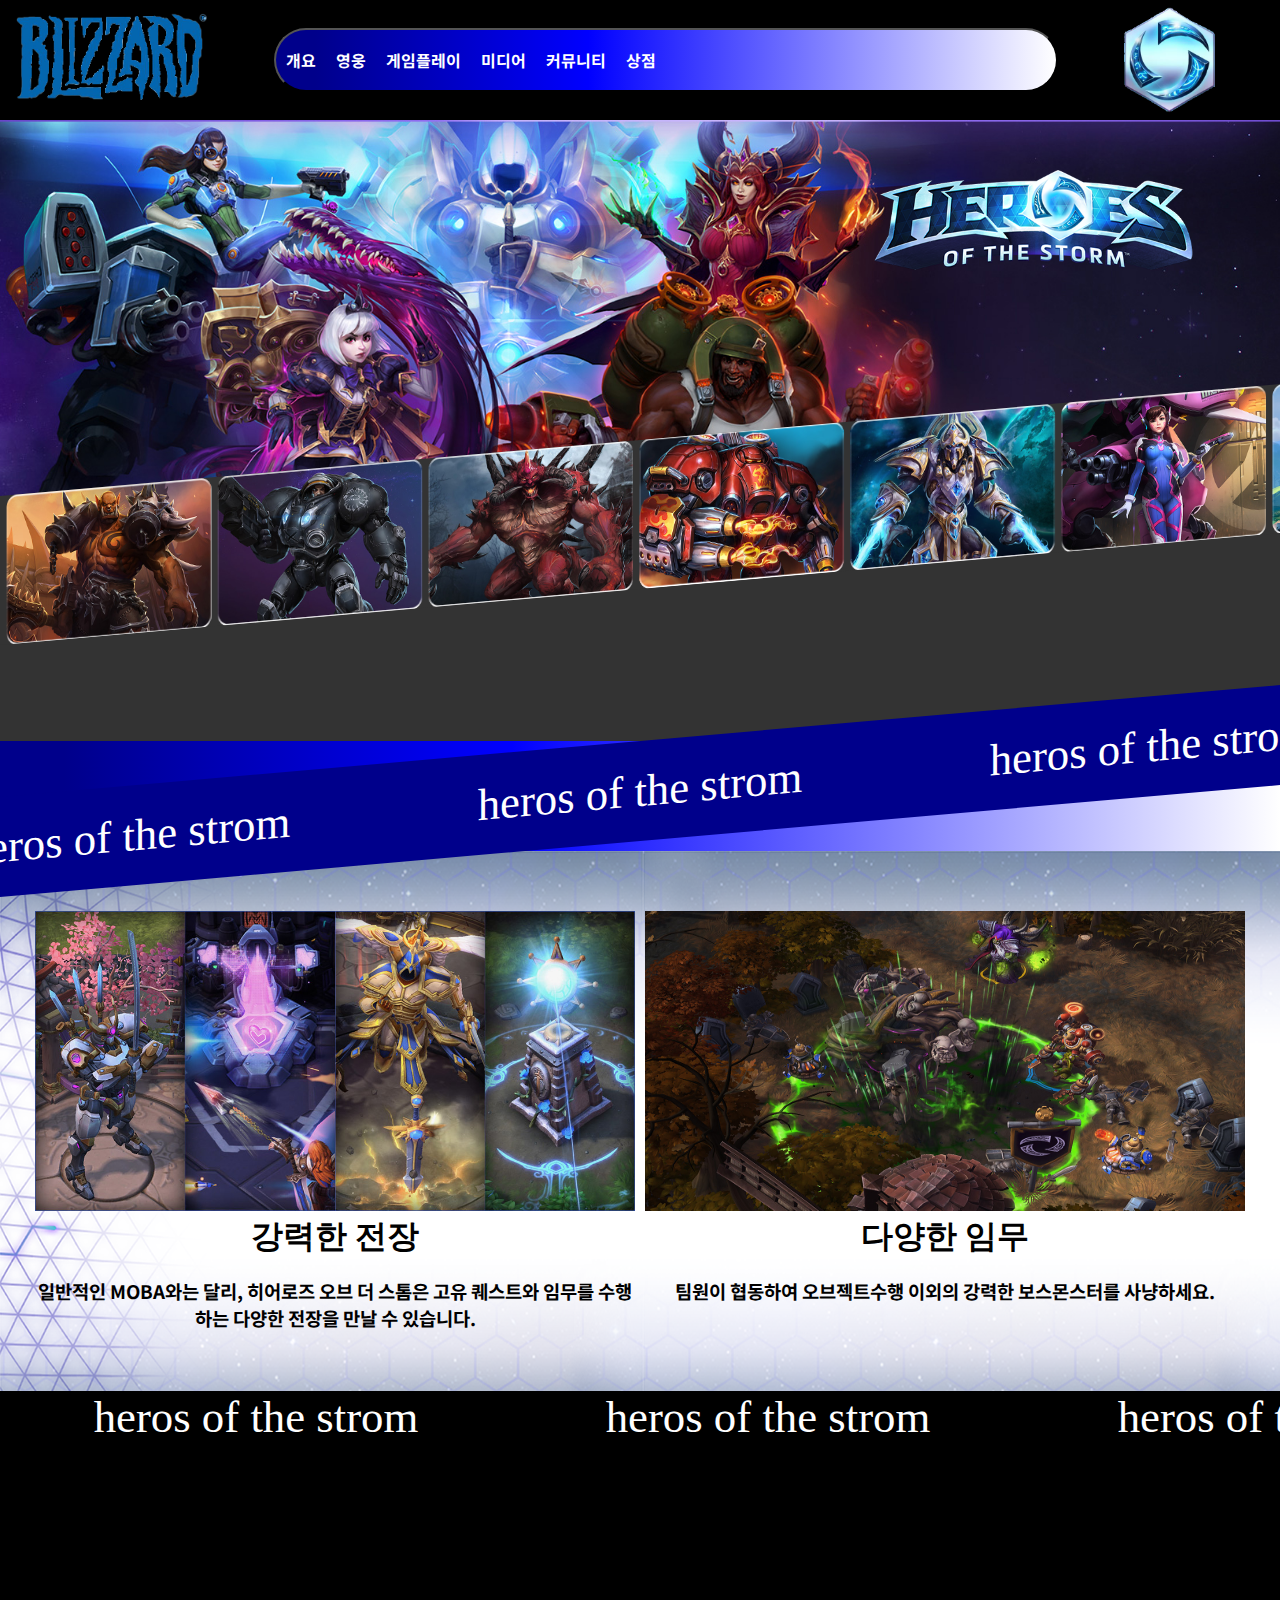
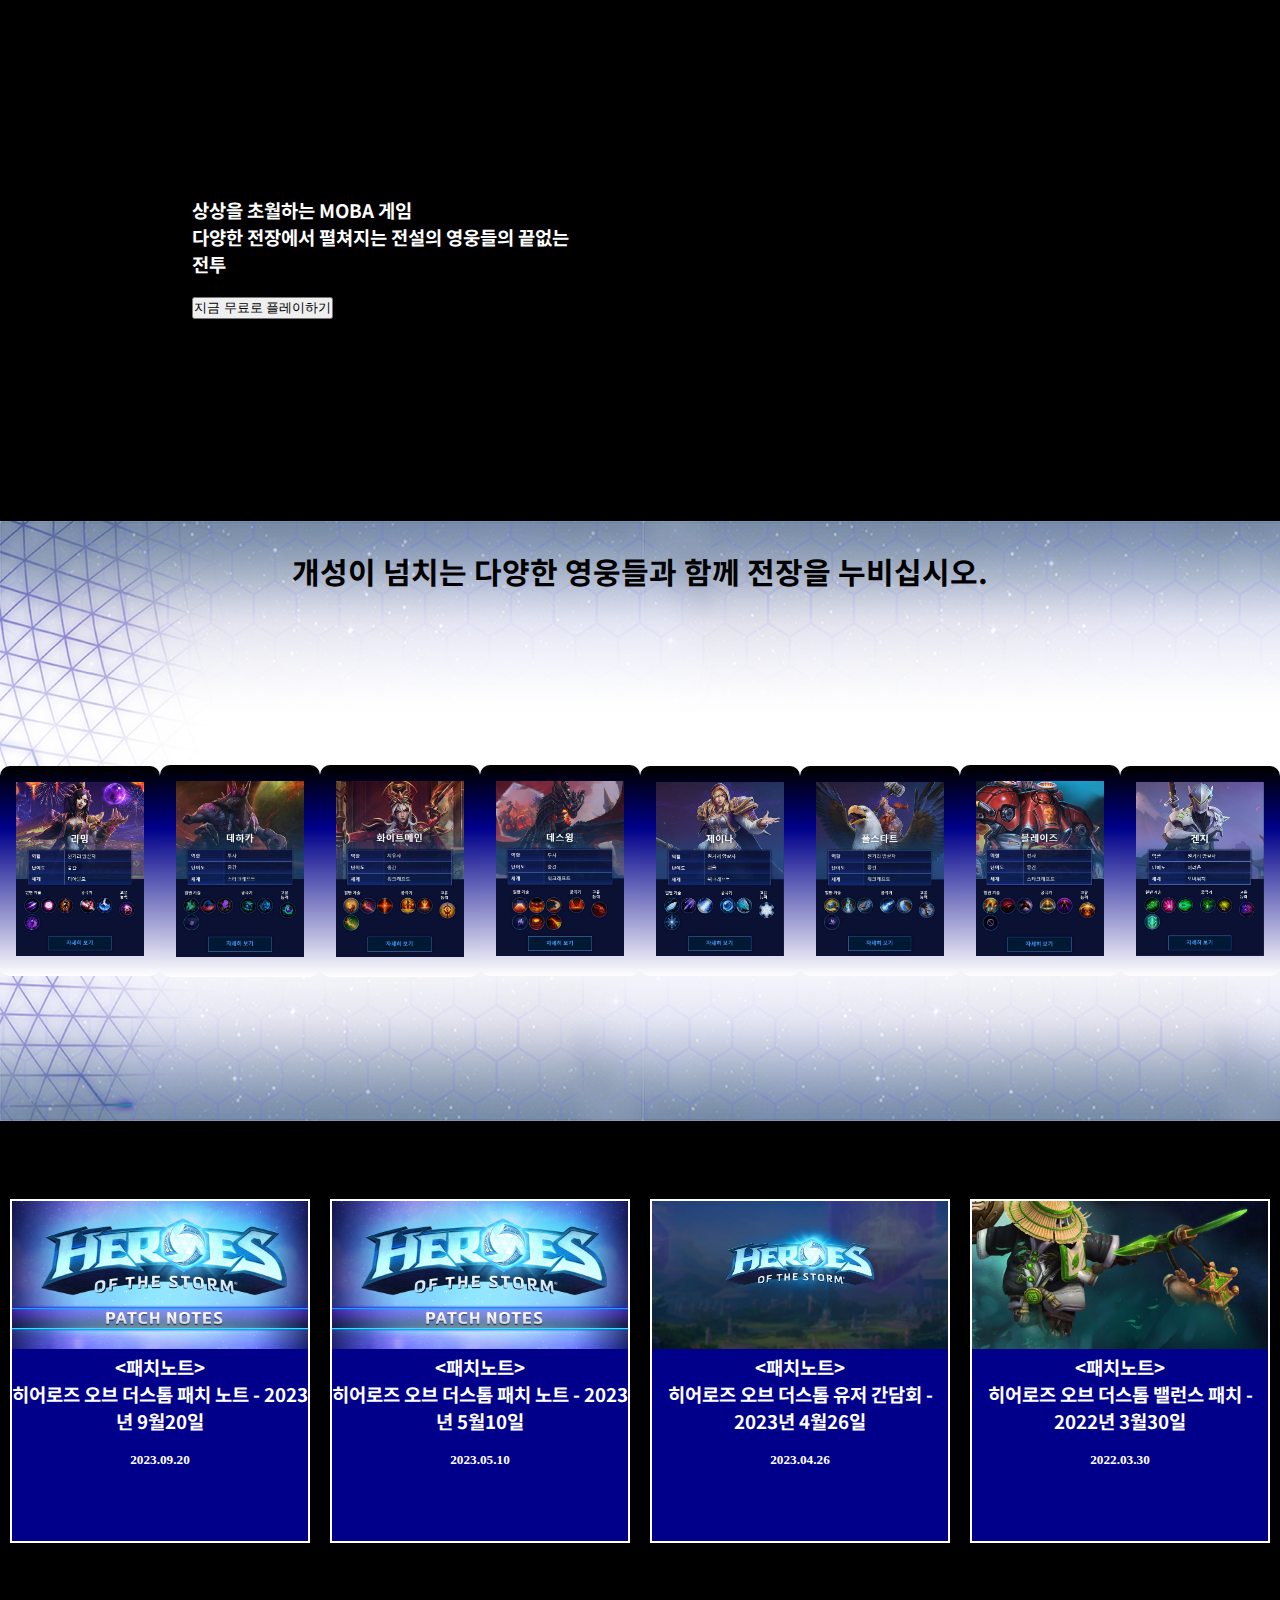
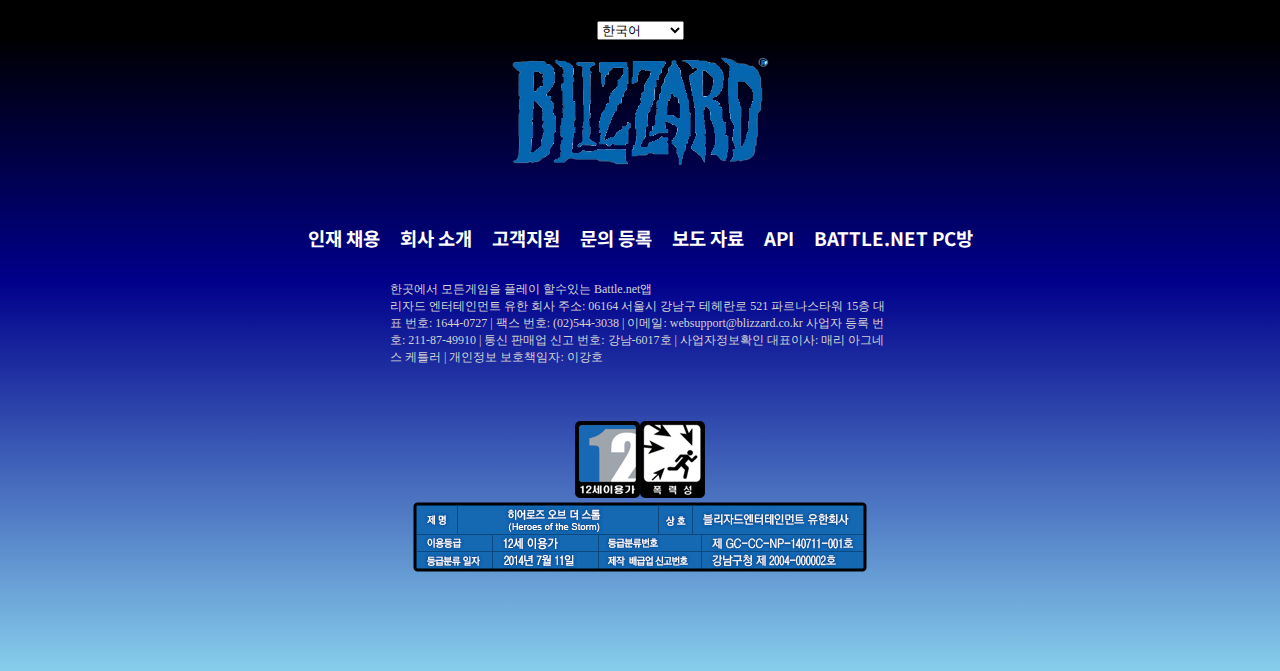
==== index.html @ 2797111b "2024.02.14" ====
<!DOCTYPE html>
<html>

    <head>
        <meta charset="utf-8">
        <meta name="viewport" content="width=device-width, initial-scale=1.0">
        <title>d</title>
        <link href="css/common.css" rel="stylesheet">
        <link href="css/main.css" rel="stylesheet">
        <script src="https://ajax.aspnetcdn.com/ajax/jQuery/jquery-3.7.1.min.js"></script>
        <script>
      $(document).ready(function(){
      $('.rotatelogo').click(function(){
        $('#myNav').css('width','100%');
      });

      $('.closebtn').click(function(){
        $('#myNav').css('width','0');
      });
    });
        </script>

    </head>

    <body>
        <div id="wrap">
    
            <header>
                <div><img src="img/Blizard.png" alt="Blizard"></div>
                
                <div class="list">
                    
                    <ul class="hamberger">
                        <li><h4>개요</h4></li>
                        <li><h4>영웅</h4></li>
                        <li><h4>게임플레이</h4></li>
                        <li><h4>미디어</h4></li>
                        
                        <li>
                         
                            <h4>커뮤니티</h4>
                            <ul class="dropdownone">
                                <li><a href="#">토론장</a></li>
                                <li><a href="#">순위표</a></li>
                            </ul>
                            
                        </li>

                        <li><h4>상점</h4>
                            <ul class="dropdownone">
                                <li><a href="#">게임 내 콘텐츠</a></li>
                                <li><a href="#">기어스토어</a></li>
                            </ul>
                        </li>
                    </ul>
                    
                </div>
                <div class="rotatelogo" id="rotatelogo"><img src="img/logo.png" alt="logo"></div>
                
                <div id="myNav" class="overlay">

                    <a href="javascript:void(0)" class="closebtn">&times;</a>
        
                    <div class="overlay-content">
                        <ul class="hamberger">
                            <li><h4>개요</h4></li>
                            <li><h4>영웅</h4></li>
                            <li><h4>게임플레이</h4></li>
                            <li><h4>미디어</h4></li>
            
                            <li>
            
                                <h4>커뮤니티</h4>
                                <ul class="dropdownone">
                                    <li><a href="#">토론장</a></li>
                                    <li><a href="#">순위표</a></li>
                                </ul>
            
                            </li>
            
                            <li>
                                <h4>상점</h4>
                                <ul class="dropdownone">
                                    <li><a href="#">게임 내 콘텐츠</a></li>
                                    <li><a href="#">기어스토어</a></li>
                                </ul>
                            </li>
                        </ul>
            
                    </div>
        
                </div>




                <!-- sadsad -->

            </header>

            
            </div>
    
            <div id="slider">                        
               
                <div><img src="img/main_logo.png" alt="mainlogo"></div>
                <div class="animation"></div>
                <div class="animation2"></div>
                
            </div>
    
            <div class="band">
                <div id="flowtext">
                    <ul class="list">
                        <li>heros of the strom</li>
                        <li>heros of the strom</li>
                        <li>heros of the strom</li>
                        <li>heros of the strom</li>
                        <li>heros of the strom</li>
                    </ul>
                </div>
            </div>

           
            <main>
                <section class="introduceimage">
                   
                    <div class="introimage1"><img src="img/main_image1.jpg" alt="mainimg"><h1>강력한 전장</h1><br><p><h3>일반적인 MOBA와는 달리, 히어로즈 오브 더 스톰은 고유 퀘스트와 임무를 수행하는 다양한 전장을 만날 수 있습니다.</h3></p>
                    </div>

                    <div class="introimage2"><img src="img/ani10.jpg" alt="ani10">
                        <h1>다양한 임무</h1><br><p><h3>팀원이 협동하여
                            오브젝트수행 이외의 강력한 보스몬스터를 사냥하세요.
                        </h3></p>
                    </div>
                  
                </section>

                <div id="flowtext2"> 
                    <ul class="list"> 
                        <li>heros of the strom</li>
                        <li>heros of the strom</li>
                        <li>heros of the strom</li>
                        <li>heros of the strom</li>
                        <li>heros of the strom</li>
                    </ul>
                </div>
    
                <section class="playingvideo">  
                        <video poster="https://images.blz-contentstack.com/v3/assets/blta565ae3223b62a29/blt4b555a059344efbf/5e28f068486f10424527ace2/deathwing-desktop.jpg" autoplay loop muted>
                                                <source src="https://assets.blz-contentstack.com/v3/assets/blta565ae3223b62a29/blt56c5db1b1d5c5203/5e28d2ed561a623cdc51fe10/deathwing.mp4" type="video/mp4">
                                                <source src="https://assets.blz-contentstack.com/v3/assets/blta565ae3223b62a29/blt1df2a10286b33f43/5e28d3098935e93cd6a9f9b5/deathwing.webm" type="video/webm">
                                                </video>
                                                <div class="videotext">
                                                    <h3>
                                                        상상을 초월하는 MOBA 게임<br>
                                                        다양한 전장에서 펼쳐지는 
                                                        전설의 영웅들의 끝없는 전투</h3>
                                                <button>지금 무료로 플레이하기</button>
                                                </div>
                </section>
                
                 <section class="character">  
                    <h3>개성이 넘치는 다양한 영웅들과 함께 전장을 누비십시오.</h3>
                    <div class="container">    
                        <div class="characterbox"><img src="img/liming2.JPG" alt="deathwing2"></div>
                        <div class="characterbox"><img src="img/dehaka2.JPG" alt="deathwing2"></div>
                        <div class="characterbox"><img src="img/whitemain2.JPG" alt="deathwing2"></div>
                        <div class="characterbox"><img src="img/deathwing2.JPG" alt="deathwing2"></div>
                        <div class="characterbox"><img src="img/jeina2.JPG" alt="deathwing2"></div>
                        <div class="characterbox"><img src="img/polstar2.JPG" alt="deathwing2"></div>
                        <div class="characterbox"><img src="img/blaze2.JPG" alt="deathwing2"></div>
                        <div class="characterbox"><img src="img/genji2.JPG" alt="deathwing2"></div>
                    </div>

                 </section>        
                
                 <section class="screenshot">    
                        <a href="">
                            <div><img src="img/screenshot1.jpg" alt="a"></div>
                            <article>
                                <h3><패치노트><br>히어로즈 오브 더스톰 패치 노트 - 2023년 9월20일
                                </h3><br><h5>2023.09.20</h5>
                            </article>
                        </a>
                        <a href="">
                            <div><img src="img/screenshot1.jpg" alt="a"></div>
                            <article>
                                <h3><패치노트><br>히어로즈 오브 더스톰 패치 노트 - 2023년 5월10일
                                </h3><br><h5>2023.05.10</h5>
                            </article>
                        </a>
                        <a href="">
                            <div><img src="img/screenshot.avif" alt="a"></div>
                            <article>
                                <h3><패치노트><br>히어로즈 오브 더스톰 유저 간담회 - 2023년 4월26일
                                </h3><br><h5>2023.04.26</h5>
                            </article>
                        </a>
                        <a href="">
                            <div><img src="img/screenshot2.avif" alt="a"></div>
                            <article>
                                <h3><패치노트><br>히어로즈 오브 더스톰 밸런스 패치 - 2022년 3월30일
                                </h3><br><h5>2022.03.30</h5>
                            </article>
                        </a>       
                </section>
           
            </main>

            <footer>
                <div class="footerone">
                     
                        <select>
                            <option value="영어">한국어</option>
                            <option value="영어">영어</option>
                            <option value="네덜란드어">네덜란드어</option>
                            <option value="일본어">일본어</option>
                        </select>
                        <div class="logo"><a href=""><img src="img/Blizard.png" alt="logo"></a></div>
                     
                             
                     <div class="ulbox">
                             <ul>
                              <li><a href=""><h3>인재 채용</h3></a></li>
                              <li><a href=""><h3>회사 소개</h3></a></li>
                              <li><a href=""><h3>고객지원</h3></a></li>
                              <li><a href=""><h3>문의 등록</h3></a></li>
                              <li><a href=""><h3>보도 자료</h3></a></li>
                              <li><a href=""><h3>API</h3></a></li>
                              <li><a href=""><h3>BATTLE.NET PC방</h3></a></li>
                             </ul>
                      </div>      
                              <P>한곳에서 모든게임을 플레이 할수있는 Battle.net앱</P>
                            
                              <p>리자드 엔터테인먼트 유한 회사
                                주소: 06164 서울시 강남구 테헤란로 521 파르나스타워 15층
                                대표 번호: 1644-0727 | 팩스 번호: (02)544-3038 | 이메일: websupport@blizzard.co.kr
                                사업자 등록 번호: 211-87-49910 | 통신 판매업 신고 번호: 강남-6017호 | 사업자정보확인
                                대표이사: 매리 아그네스 케틀러 | 개인정보 보호책임자: 이강호</p>
                </div>             
                 <div class="footertwo">
                                <div><img src="img/footer1.png" alt="footer1"></div>
                                <div><img src="img/footer2.png" alt="footer2"></div>
                                <div><img src="img/footer3.png" alt="footer3"></div>
                 </div>
              
                
            </footer>
    
    
        </div>
    
    </body>
</html>
---- css/common.css ----
@charset "UTF-8";
/* 폰트 */
@import url('https://fonts.googleapis.com/css2?family=Noto+Sans+KR:wght@300;400;500&display=swap');


*{margin: 0; padding: 0;}
a{text-decoration: none;}
a{color: white;}
ul,ol,li{list-style: none;}

#wrap{width: 100%; margin: 0 auto;}

     /* 반응형적용 common.css */
     #wrap{width: 100%;}
     @media (max-width:693px){
          /* 헤더 */
          header{width: 100%;height: 120px; display: flex; justify-content: space-between; background-color: black; align-items: center;}
          header div:nth-of-type(1){ height: 10.5vw;}
          header div:nth-of-type(3){width: 100px; height: 10.5vw;}
          
          .rotatelogo img {animation: rotate_image 5s linear infinite; transform-origin:50% 50%; z-index: 3; height: 10vw;}
          @keyframes rotate_image{
          100%{
              transform: rotate(360deg);}
            }
          
            header .list{display: none;}
            
            #a {display:none;}
            img {cursor: pointer;}
        
            .overlay {height: 100%; width: 0; position: fixed; z-index:103; top: 0; left: 0; background-color: rgb(0,0,0); background-color: rgba(0,0,0,0.9); overflow-x: hidden; transition: 0.5s;}
            .overlay-content {position: relative;top: 25%; width: 100%; text-align: center; display:block; margin-top: 30px; }
            .overlay li { padding:10px; line-height:160%; text-decoration: none; font-size: 30px; color: #818181;  transition: 0.3s; font-weight: bold; display: block;}
            .overlay a:hover, .overlay a:focus {color: #f1f1f1;}
            .overlay .closebtn {position: absolute; top: 20px; right: 45px; font-size: 60px;}
            
          /*           
          header .list{ width:100%; border: 2px outset black; border-radius: 100px; background-image: linear-gradient(to right, darkblue 5%, blue 40%,white); height: 50%; }
          header .list >ul{height: 100%;  display: flex; align-items: center; position: relative;}
          header .list> ul> li{padding: 20px 10px; color: white; position: relative;} */
         
          header .list> ul> li:hover .dropdownone{display: block;}
          .dropdownone{position: absolute; top: 74px; left: 50%; z-index: 3; background-color: blue; display: none; transform: translateX(-50%);}
          .dropdownone li{text-align: center; padding: 5px 10px;color:white; 
          white-space: nowrap;}
          header img{height: 100%;}

         /* 푸터 */
         footer{width: 100%; height:650px; background-image: linear-gradient(to  bottom, black 2%, darkblue 40%,skyblue); color: white; }
         .logo img{width:300px; height: 150px;}
         .footerone{height:400px; display: flex; flex-direction: column;   align-items: center;}
         .footerone ul{width:100%; display: flex; justify-content: space-around;   flex-wrap: wrap; margin: 10px;}
         .ulbox{display: flex;}
         .footerone li{margin: 10px;}
         .footerone p{width: 400px; font-size: 12px; color: lightgrey;}
         .footertwo{margin:0 auto; width: 300px; display: flex; flex-wrap: wrap;   justify-content:center;}
         .footertwo div:nth-of-type(3) img{width: 100%; background-color: red;}
         }
     
     /* ------------------------------------------------------------------694 */
        
     
     @media (min-width:694px) and (max-width:980px){
          /* 헤더 */
          header{width: 100%;height: 120px; display: flex; justify-content: space-between; background-color: black; align-items: center;}
          header div:nth-of-type(1){height: 10.5vw; }
          header div:nth-of-type(3){width:170px; height: 10.5vw;}
          #myNav{display: none;}

          .rotatelogo img {animation: rotate_image 5s linear infinite; transform-origin:50% 50%; z-index: 3; height: 10vw;}
          @keyframes rotate_image{
          100%{
              transform: rotate(360deg);}
          
              
          }
         
          header .list{ width:100%; border: 2px outset black; border-radius: 100px; background-image: linear-gradient(to right, darkblue 5%, blue 40%,white); height: 50%; }
          header .list >ul{height: 100%;  display: flex; align-items: center; position: relative;}
          header .list> ul> li{padding: 20px 10px; color: white; position: relative;}
         
          header .list> ul> li:hover .dropdownone{display: block;}
          .dropdownone{position: absolute; top: 60px; left: 50%; z-index: 3; background-color: blue; display: none; transform: translateX(-50%);}
          .dropdownone li{text-align: center; padding: 5px 10px;color:white; 
          white-space: nowrap;}
          header img{height: 100%;}

        /* 푸터 */
        footer{width: 100%; height:650px; background-image: linear-gradient(to bottom, black 2%, darkblue 40%,skyblue); color: white; }
        .logo img{width:300px; height: 150px;}
        .footerone{height:400px; display: flex; flex-direction: column; align-items: center;}
        .footerone ul{width:100%; display: flex; justify-content: space-around; flex-wrap: wrap; margin: 10px;}
        .ulbox{display: flex;}
        .footerone li{margin: 10px;}
        .footerone p{width: 500px; font-size: 12px; color: lightgrey;}
        .footertwo{margin:0 auto; width: 300px; display: flex; flex-wrap: wrap; justify-content:center;}
     }


       /* ------------------------------------------------------------------981 */
     
     @media (min-width:981px){
          /* 헤더 */
          header{width: 100%;height: 120px; display: flex; justify-content: space-between; background-color: black; align-items: center;}
          header div:nth-of-type(1){height:120px; }
          header div:nth-of-type(3){width: 170px; height: 120px;}
          #myNav{display: none;}
          
          .rotatelogo img {animation: rotate_image 5s linear infinite; transform-origin:50% 50%; z-index: 3;}
          @keyframes rotate_image{
          100%{
              transform: rotate(360deg);}
          }
         
          header .list{ width: calc(100% - 500px); border: 2px outset black; border-radius: 100px; background-image: linear-gradient(to right, darkblue 5%, blue 40%,white); height: 50%; }
          header .list >ul{height: 100%;  display: flex; align-items: center; position: relative;}
          header .list> ul> li{padding: 20px 10px; color: white; position: relative;}
         
          header .list> ul> li:hover .dropdownone{display: block;}
          .dropdownone{position: absolute; top: 60px; left: 50%; z-index: 3; background-color: blue; display: none; transform: translateX(-50%);}
          .dropdownone li{text-align: center; padding: 5px 10px;color:white; 
          white-space: nowrap;}
          header img{height: 100%;}

        /* 푸터 */
        footer{width: 100%; height:650px; background-image: linear-gradient(to bottom, black 2%, darkblue 40%,skyblue); color: white; }
        .logo img{width:300px; height: 150px;}
        .footerone{height:400px; display: flex; flex-direction: column; align-items: center; }
        .footerone ul{width:100%; display: flex; justify-content: center;}
        .ulbox{width: 100%;margin: 20px;}
        .footerone li{margin: 10px;}
        .footerone p{width: 500px; font-size: 12px; color: lightgrey;}
        .footertwo{margin:0 auto; width: 300px; display: flex; flex-wrap: wrap; justify-content:center;}
     }
---- css/main.css ----
@charset "UTF-8";
            /* 폰트 */
            @import url('https://fonts.googleapis.com/css2?family=Noto+Sans+KR:wght@300;400;500&display=swap');
         
            .ulbox.dropdownone li a,h4,h3{font-family: 'Noto Sans KR', sans-serif;}
          
                       /* 반응형적용 main.css */
                       #wrap{width: 100%;}
                       @media (max-width:693px){
                        #slider{clear: both; width: 100%; height:48.5vw; position: relative;
                            background-repeat: no-repeat;  background-image:url('../img/backgroundimg.jpg'); background-size: 120%; }
                       #slider div:nth-of-type(1) img{ float: right; padding: 50px; height:7.8vw; }
                       
                
                       .animation{width: 100%; height: 13vw; position: absolute; left: 0; bottom: 10.5vw; transform: skewY(-5deg); background-image: url(../img/animation.png); background-size: 150% 90%; background-repeat: repeat-x; animation: rotate 300s linear infinite;
                       background-color:#333;}
                           
                       @keyframes rotate{
                           from{
                               background-position: 0 center;
                           }
                           to{
                               background-position: -10000px center;
                           }
                       }
                       
                       .animation2{width: 100%; height: 15vw; position: absolute; left: 0; bottom: -3.15vw; transform: skewY(-5deg); background-color:#333; background-image: url(../img/ani12345.png); background-size: 250% 100%; background-repeat: repeat-x; animation: rotate2 300s linear infinite}
            
                       @keyframes rotate2{
                           from{
                               background-position: 0 center ;
                           }
                           to{
                               background-position: 10000px center;
                           }
                       }
            
                       /* 밴드 */
                       .band{width:100%; height:60px; position: relative; background-color: blue;  background-image: linear-gradient(to right, darkblue 5%, blue 40%,white);}
            
                       #flowtext{width: 100%; height: 50px; transform: skewY(-5deg); background-color: darkblue; overflow: hidden; display: flex; align-items: center; justify-content: center; position: relative;}
            
                       .band ul {width:200%; display:flex; justify-content: space-around; position: absolute; animation:flowRolling 15s infinite linear; } 
                       .band ul li {font-size: 3.5vw; color: white; line-height: 100px;}
                       @keyframes flowRolling {
                           from   { transform: translateX(0%); }
                           to { transform: translateX(-20%); }
                         }
                       
            
                       /* 게임소개 이미지 */
                       
                       .introduceimage{width: 100%; height: 900px; display: flex; justify-content:center; align-items: center; flex-wrap: wrap; background-image:url(../img/backgroundimg.png);padding: 20px 0;}
            
                       .introduceimage div{width: 600px; height: 420px; margin: 5px;  overflow: hidden; text-align: center;}
                       .introimage1 img{width: 100%;}
                       .introimage2 img{width: 100%; height:71.5%;}
                      
            
                       /* 플로우텍스트2 */
                       #flowtext2{width: 100%; height: 50px; position: relative; overflow: hidden; background-color: black;}
                       #flowtext2 ul {width: 200%; display:flex; justify-content: space-around; position: absolute;  animation:flowRolling 15s infinite linear;} 
                       #flowtext2 ul li {font-size:3.5vw; color: white;}
                     
                       /* 플레잉비디오 */
                       .playingvideo{width: 100%; height: 400px; margin: 0 auto; display: flex; justify-content: center; background-color: black; position: relative; }
                       .playingvideo video {width: 100%;}
                       .videotext{width:50%;height: 20%; position: absolute; top: 40%; left: 3%;}
                       .videotext h3{font-size: 100%; color: white;}
                       
                       /* 케릭터정보 */
                       .character{width: 100%; height:600px; display: flex; flex-direction: column; justify-content: center;
                        background-image:url(../img/backgroundimg.png);background-repeat: no-repeat; background-size: cover;}
                       .character h3{margin: 0 auto; line-height: 150px; font-size: 3.5vw;}
                       .container{width:100%; height: 100%; display:flex; justify-content: center; align-content: center; flex-wrap: wrap;}
                       
                       .character img{width: 100%; opacity: 0.8;}
                         .characterbox {width: 25%;
                           color: white;
                           text-align: center;
                           border-radius: 10px; 
                           padding: 1rem;
                           box-sizing: border-box;
                           background-color: blue;  background-image: linear-gradient(to bottom, black 1%, darkblue 30%,white);                   
                           transition: 0.5s ease-in-out;
                      
                         }
                         
                         .characterbox:hover img { 
                          opacity: 1; 
                                              
                           cursor: pointer;
                         }
            
                       /* 스크린샷  */
                       .screenshot{width:100%; height:600px; margin: 0 auto; display: flex; justify-content: center; align-items: center; flex-wrap: wrap; background-color: black; }
                       .screenshot a{width:40%; height: 250px; margin: 10px; justify-content: center; align-items: center; text-align: center; background-color:darkblue;border: 2px solid white;}
                       .screenshot>div{width: 100%;}
                       .screenshot article{width: 100%; color: white;}
                       .screenshot img{width: 100%;}

                       /*------------------------------------------694*/
                          
                       }
                       @media (min-width:694px) and (max-width:980px){
                        #slider{clear: both; width: 100%; height:48.5vw; position: relative;
                            background-repeat: no-repeat;  background-image:url('../img/backgroundimg.jpg'); background-size: 120%; }
                       #slider div:nth-of-type(1) img{ float: right; padding: 50px; height:7.8vw; }
                       
                
                       .animation{width: 100%; height: 13vw; position: absolute; left: 0; bottom: 10.5vw; transform: skewY(-5deg); background-image: url(../img/animation.png); background-size: 150% 90%; background-repeat: repeat-x; animation: rotate 300s linear infinite;
                       background-color:#333;}
                           
                       @keyframes rotate{
                           from{
                               background-position: 0 center;
                           }
                           to{
                               background-position: -10000px center;
                           }
                       }
                       
                       .animation2{width: 100%; height: 15vw; position: absolute; left: 0; bottom: -3.15vw; transform: skewY(-5deg); background-color:#333; background-image: url(../img/ani12345.png); background-size: 250% 100%; background-repeat: repeat-x; animation: rotate2 300s linear infinite}
            
                       @keyframes rotate2{
                           from{
                               background-position: 0 center ;
                           }
                           to{
                               background-position: 10000px center;
                           }
                       }
            
                       /* 밴드 */
                       .band{width:100%; height:110px; position: relative; background-color: blue;  background-image: linear-gradient(to right, darkblue 5%, blue 40%,white);}
            
                       #flowtext{width: 100%; height: 100px; transform: skewY(-5deg); background-color: darkblue; overflow: hidden; display: flex; align-items: center; justify-content: center; position: relative;}
            
                       .band ul {width:200%; display:flex; justify-content: space-around; position: absolute; animation:flowRolling 15s infinite linear; } 
                       .band ul li {font-size: 3.5vw; color: white; line-height: 100px;}
                       @keyframes flowRolling {
                           from   { transform: translateX(0%); }
                           to { transform: translateX(-20%); }
                         }
                       
            
                       /* 게임소개 이미지 */
                       
                       .introduceimage{width: 100%; height: 1000px; display: flex; justify-content:center; align-items: center; flex-wrap: wrap; background-image:url(../img/backgroundimg.png);padding: 20px 0;}
            
                       .introduceimage div{width: 600px; height: 420px; margin: 5px;  overflow: hidden; text-align: center;}
                       .introimage1 img{width: 100%;}
                       .introimage2 img{width: 100%; height:71.5%;}
                      
            
                       /* 플로우텍스트2 */
                       #flowtext2{width: 100%; height: 50px; position: relative; overflow: hidden; background-color: black;}
                       #flowtext2 ul {width: 200%; display:flex; justify-content: space-around; position: absolute;  animation:flowRolling 15s infinite linear;} 
                       #flowtext2 ul li {font-size:3.5vw; color: white;}
                     
                       /* 플레잉비디오 */
                       .playingvideo{width: 100%; height: 400px; margin: 0 auto; display: flex; justify-content: center; background-color: black; position: relative; }
                       .playingvideo video {width: 100%;}
                       .videotext{width:50%;height: 20%; position: absolute; top: 40%; left: 3%;}
                       .videotext h3{font-size: 100%; color: white;}
                       
                       /* 케릭터정보 */
                       .character{width: 100%; height:800px; display: flex; flex-direction: column; justify-content: center;
                        background-image:url(../img/backgroundimg.png);background-repeat: no-repeat; background-size: cover;}
                       .character h3{margin: 0 auto; line-height: 150px; font-size: 3.5vw;}
                       .container{width:100%; height: 100%; display:flex; justify-content: center; align-content: center; flex-wrap: wrap;}
                       
                       .character img{width: 100%; opacity: 0.8;}
                         .characterbox {width: 25%;
                           color: white;
                           text-align: center;
                           border-radius: 10px; 
                           padding: 1rem;
                           box-sizing: border-box;
                           background-color: blue;  background-image: linear-gradient(to bottom, black 1%, darkblue 30%,white);                   
                           transition: 0.5s ease-in-out;
                      
                         }
                         
                         .characterbox:hover img { 
                          opacity: 1; 
                                              
                           cursor: pointer;
                         }
            
                       /* 스크린샷  */
                       .screenshot{width:100%; height:800px; margin: 0 auto; display: flex; justify-content: center; align-items: center; flex-wrap: wrap; background-color: black; }
                       .screenshot a{width:40%; height: 320px; margin: 10px; justify-content: center; align-items: center; text-align: center; background-color:darkblue;border: 2px solid white;}
                       .screenshot>div{width: 100%;}
                       .screenshot article{width: 100%; color: white;}
                       .screenshot img{width: 100%;}
                           
                       }


                       /* ---------------------------------------------------------------981 */




                       @media (min-width:981px){
                        /* 슬라이더 */
                        #slider{clear: both; width: 100%; height:48.5vw; position: relative;
                            background-repeat: no-repeat;  background-image:url('../img/backgroundimg.jpg'); background-size: 120%; }
                       #slider div:nth-of-type(1) img{ float: right; padding: 50px; height:7.8vw; }
                       
                
                       .animation{width: 100%; height: 13vw; position: absolute; left: 0; bottom: 10.5vw; transform: skewY(-5deg); background-image: url(../img/animation.png); background-size: 150% 90%; background-repeat: repeat-x; animation: rotate 300s linear infinite;
                       background-color:#333;}
                           
                       @keyframes rotate{
                           from{
                               background-position: 0 center;
                           }
                           to{
                               background-position: -10000px center;
                           }
                       }
                       
                       .animation2{width: 100%; height: 15vw; position: absolute; left: 0; bottom: -3.15vw; transform: skewY(-5deg); background-color:#333; background-image: url(../img/ani12345.png); background-size: 250% 100%; background-repeat: repeat-x; animation: rotate2 300s linear infinite}
            
                       @keyframes rotate2{
                           from{
                               background-position: 0 center ;
                           }
                           to{
                               background-position: 10000px center;
                           }
                       }
            
                       /* 밴드 */
                       .band{width:100%; height:110px; position: relative; background-color: blue;  background-image: linear-gradient(to right, darkblue 5%, blue 40%,white);}
            
                       #flowtext{width: 100%; height: 100px; transform: skewY(-5deg); background-color: darkblue; overflow: hidden; display: flex; align-items: center; justify-content: center; position: relative;}
            
                       .band ul {width:200%; display:flex; justify-content: space-around; position: absolute; animation:flowRolling 15s infinite linear; } 
                       .band ul li {font-size: 3.5vw; color: white; line-height: 100px;}
                       @keyframes flowRolling {
                           from   { transform: translateX(0%); }
                           to { transform: translateX(-20%); }
                         }
                       
            
                 
                       /* 게임소개 이미지 */
                       
                       .introduceimage{width: 100%; height: 500px; display: flex; justify-content:center; align-items: center; background-image:url(../img/backgroundimg.png);padding: 20px 0;}
            
                       .introduceimage div{width: 600px; height: 420px; margin: 5px;  overflow: hidden; text-align: center;}
                       
                       .introimage1 img{width: 100%;}
                       .introimage2 img{width: 100%; height:71.5%;}
                      
                      
            
                       /* 플로우텍스트2 */
                       #flowtext2{width: 100%; height: 80px; position: relative; overflow: hidden; background-color: black;}
                       #flowtext2 ul {width: 200%; display:flex; justify-content: space-around; position: absolute;  animation:flowRolling 15s infinite linear;} 
                       #flowtext2 ul li {font-size:3.5vw; color: white;}
                     
                       /* 플레잉비디오 */
                       .playingvideo{width: 100%; height: 650px; margin: 0 auto; display: flex; justify-content: center; background-color: black; position: relative; }
                       .playingvideo video {width: 80%;}
                       .videotext{width:30%;height: 20%; position: absolute; top: 50%; left: 15%; }
                       .videotext h3{color: white;}
                       .videotext button{margin-top: 20px;}
                      
                       
                       /* 케릭터정보 */
                       .character{width: 100%; height:600px; 
                       background-image:url(../img/backgroundimg.png);background-repeat: no-repeat;}
                       .character h3{text-align: center; line-height: 100px; font-size: 30px;}
                       .container{width:100%; height: 500px; display:flex; justify-content: center; align-items: center;}
                       .character img{width: 100%;}
                         .characterbox {
                           color: white;
                           text-align: center;
                           border-radius: 10px;
                           padding: 1rem;
                           background-color: blue;  background-image: linear-gradient(to bottom, black 1%, darkblue 30%,white);
                           flex: 1;
                           transition: 0.5s ease-in-out;
                         }
                         
                         .characterbox:hover {
                           flex:1.8;
                           cursor: pointer;
                         }
            
                       /* 스크린샷  */
                       .screenshot{width:100%; height:500px; margin: 0 auto; display: flex; justify-content: center; align-items: center;background-color: black; }
                       .screenshot a{width:415px; height: 340px; margin: 10px; justify-content: center; align-items: center; text-align: center; background-color:darkblue;border: 2px solid white;}
                       .screenshot>div{width: 100%;}
                       .screenshot article{width: 100%; color: white;}
                       .screenshot img{width: 100%;}
            
                        
                           
                       }
                       

            /* 슬라이더 */
            /* #slider{clear: both; width: 100%; height:48.5vw; position: relative;
                background-repeat: no-repeat;  background-image:url('../img/backgroundimg.jpg'); background-size: 120%; }
           #slider div:nth-of-type(1) img{ float: right; padding: 50px; height:7.8vw; }
           
    
           .animation{width: 100%; height: 13vw; position: absolute; left: 0; bottom: 10.5vw; transform: skewY(-5deg); background-image: url(../img/animation.png); background-size: 150% 90%; background-repeat: repeat-x; animation: rotate 300s linear infinite;
           background-color:#333;}
               
           @keyframes rotate{
               from{
                   background-position: 0 center;
               }
               to{
                   background-position: -10000px center;
               }
           }
           
           .animation2{width: 100%; height: 15vw; position: absolute; left: 0; bottom: -3.15vw; transform: skewY(-5deg); background-color:#333; background-image: url(../img/ani12345.png); background-size: 250% 100%; background-repeat: repeat-x; animation: rotate2 300s linear infinite}

           @keyframes rotate2{
               from{
                   background-position: 0 center ;
               }
               to{
                   background-position: 10000px center;
               }
           } */

           /* 밴드 */
           /* .band{width:100%; height:110px; position: relative; background-color: blue;  background-image: linear-gradient(to right, darkblue 5%, blue 40%,white);}

           #flowtext{width: 100%; height: 100px; transform: skewY(-5deg); background-color: darkblue; overflow: hidden; display: flex; align-items: center; justify-content: center; position: relative;}

           .band ul {width:200%; display:flex; justify-content: space-around; position: absolute; animation:flowRolling 15s infinite linear; } 
           .band ul li {font-size: 3.5vw; color: white; line-height: 100px;}
           @keyframes flowRolling {
               from   { transform: translateX(0%); }
               to { transform: translateX(-20%); }
             } */
           

           /* -------------------- 메인 페이지 시작 --------------------*/
           /* 게임소개 이미지 */
           
           /* .introduceimage{width: 100%; height: 500px; display: flex; justify-content:center; align-items: center; background-image:url(../img/backgroundimg.png);padding: 20px 0;}

           .introduceimage div{width: 650px; height: 420px; margin: 5px; background-color: goldenrod; overflow: hidden; text-align: center;}
           .introduceimage div:nth-of-type(2){line-height: 20px; display: flex; align-items: center;}
           .introduceimage img{width: 100%;}
           */

           /* 플로우텍스트2 */
           /* #flowtext2{width: 100%; height: 80px; position: relative; overflow: hidden; background-color: black;}
           #flowtext2 ul {width: 200%; display:flex; justify-content: space-around; position: absolute;  animation:flowRolling 15s infinite linear;} 
           #flowtext2 ul li {font-size:3.5vw; color: white;} */
         
           /* 플레잉비디오 */
           /* .playingvideo{width: 100%; height: 650px; margin: 0 auto; display: flex; justify-content: center; background-color: black; position: relative; }
           .playingvideo video {width: 80%;}
           .videotext{width:30%;height: 20%; position: absolute; top: 50%; left: 15%;}
           .videotext h3{color: white;}
            */
           /* 케릭터정보 */
           /* .character{width: 100%; height:600px; 
           background-image:url(../img/backgroundimg.png);background-repeat: no-repeat;}
           .character h3{text-align: center; line-height: 100px; font-size: 30px;}
           .container{width:100%; height: 500px; display:flex; justify-content: center; align-items: center;}
           .character img{width: 100%;}
             .characterbox {
               color: white;
               text-align: center;
               border-radius: 10px;
               padding: 1rem;
               background-color: blue;  background-image: linear-gradient(to bottom, black 1%, darkblue 30%,white);
               flex: 1;
               transition: 0.5s ease-in-out;
             }
             
             .characterbox:hover {
               flex:1.7;
               cursor: pointer;
             } */

           /* 스크린샷  */
           /* .screenshot{width:100%; height:500px; margin: 0 auto; display: flex; justify-content: center; align-items: center;background-color: black; }
           .screenshot a{width:415px; height: 340px; margin: 10px; justify-content: center; align-items: center; text-align: center; background-color:darkblue;border: 2px solid white;}
           .screenshot>div{width: 100%;}
           .screenshot article{width: 100%; color: white;}
           .screenshot img{width: 100%;} */
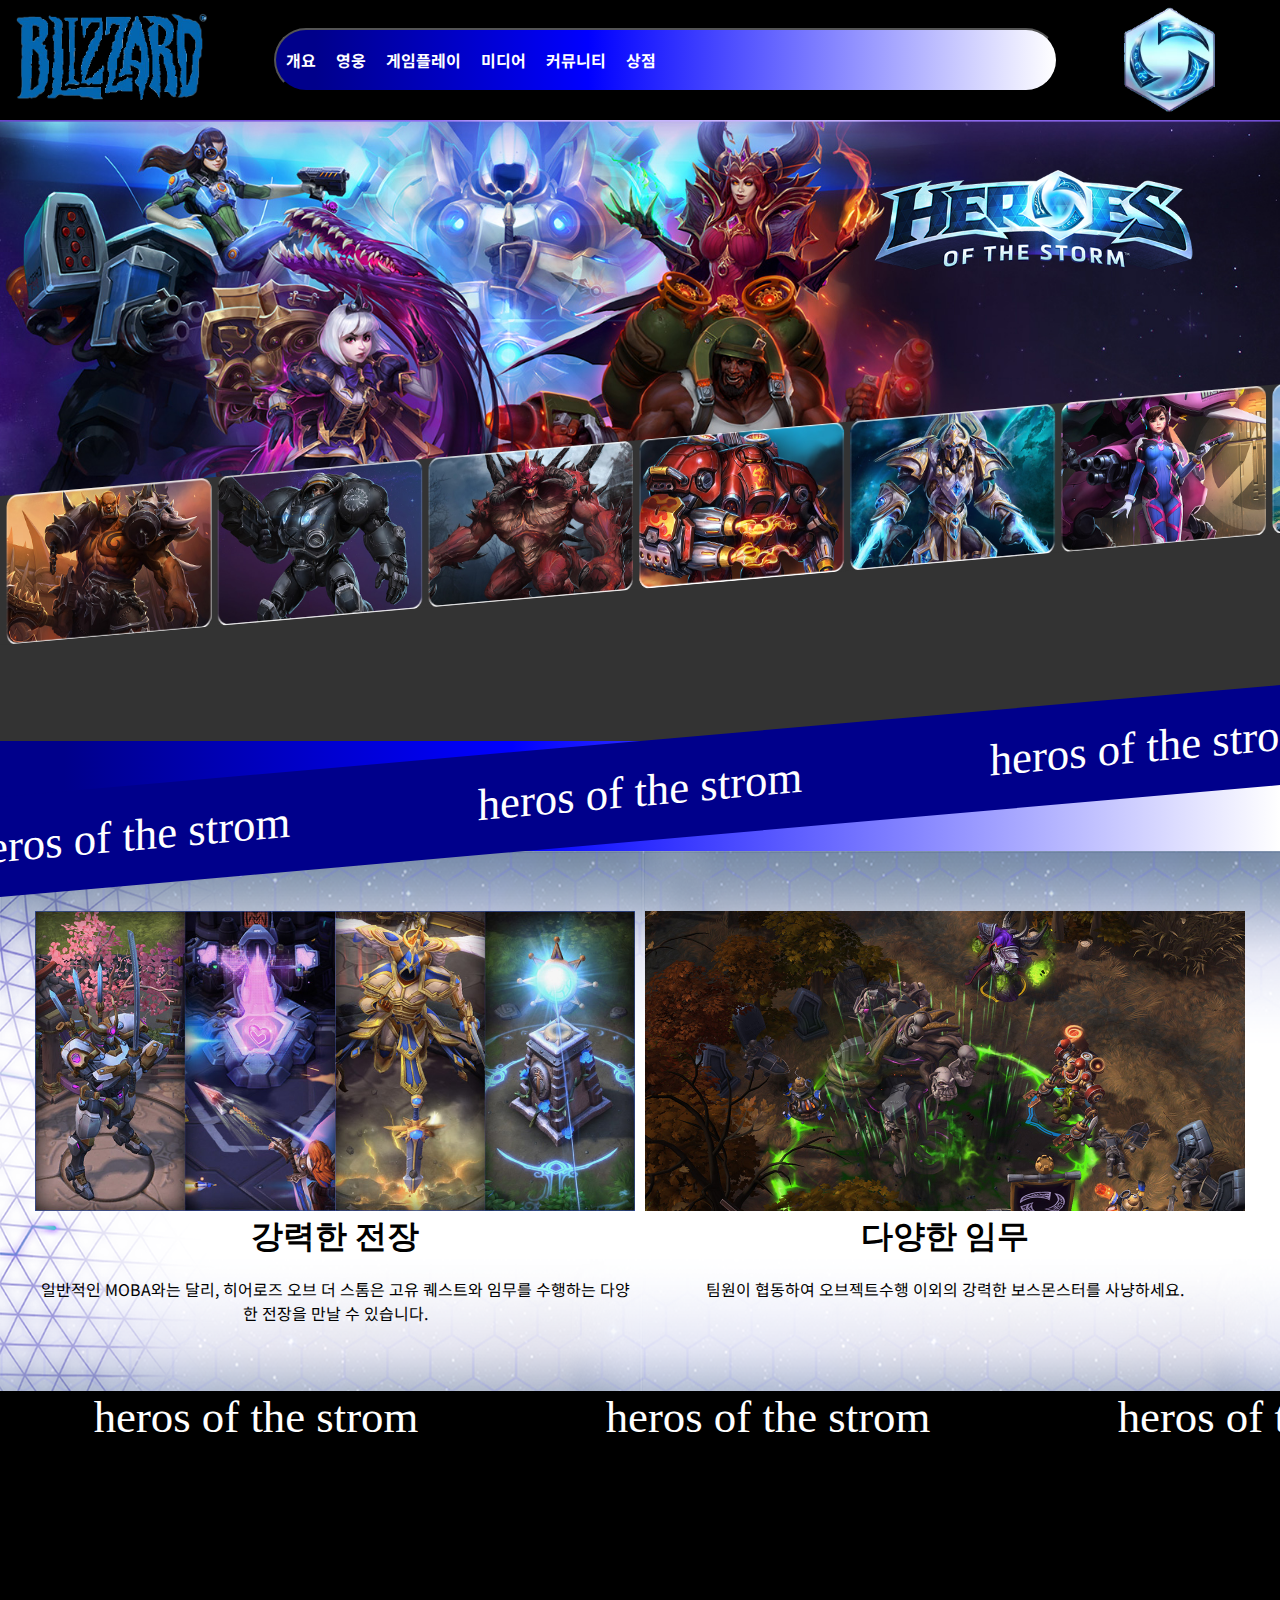
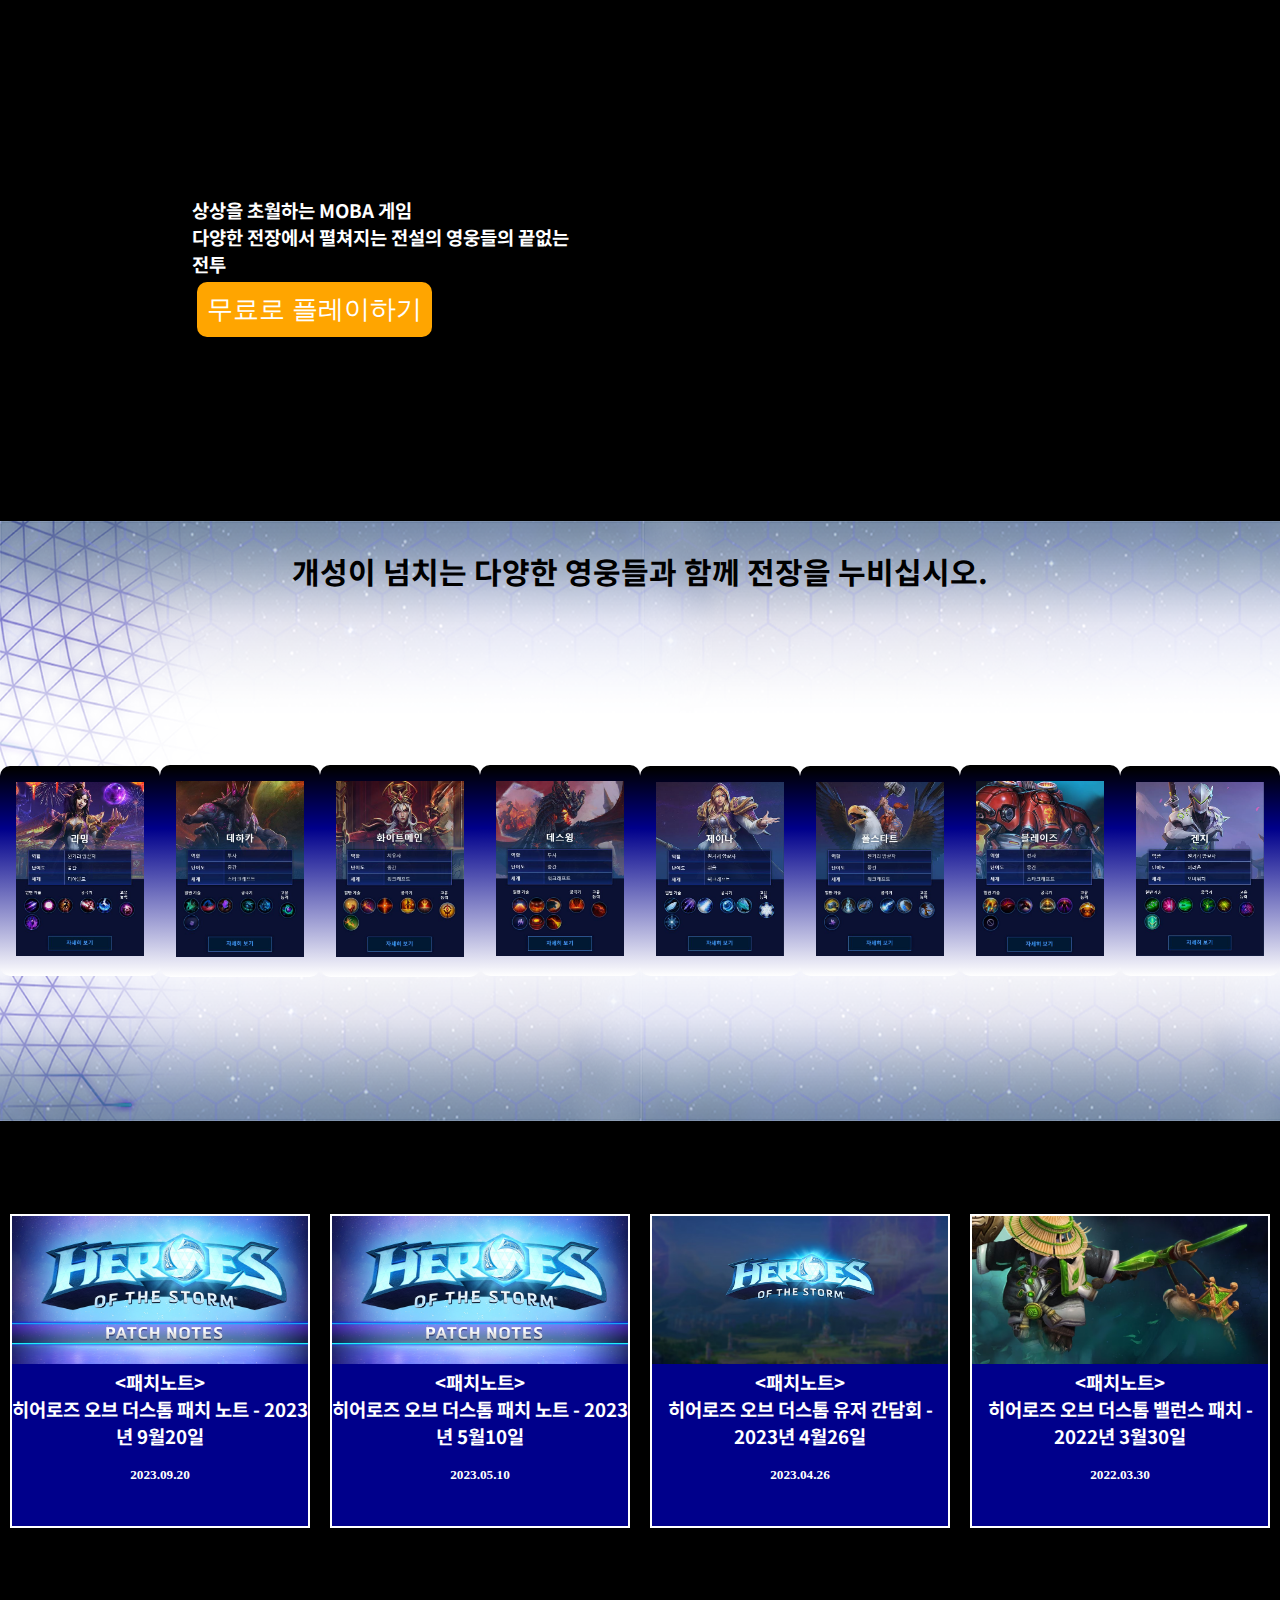
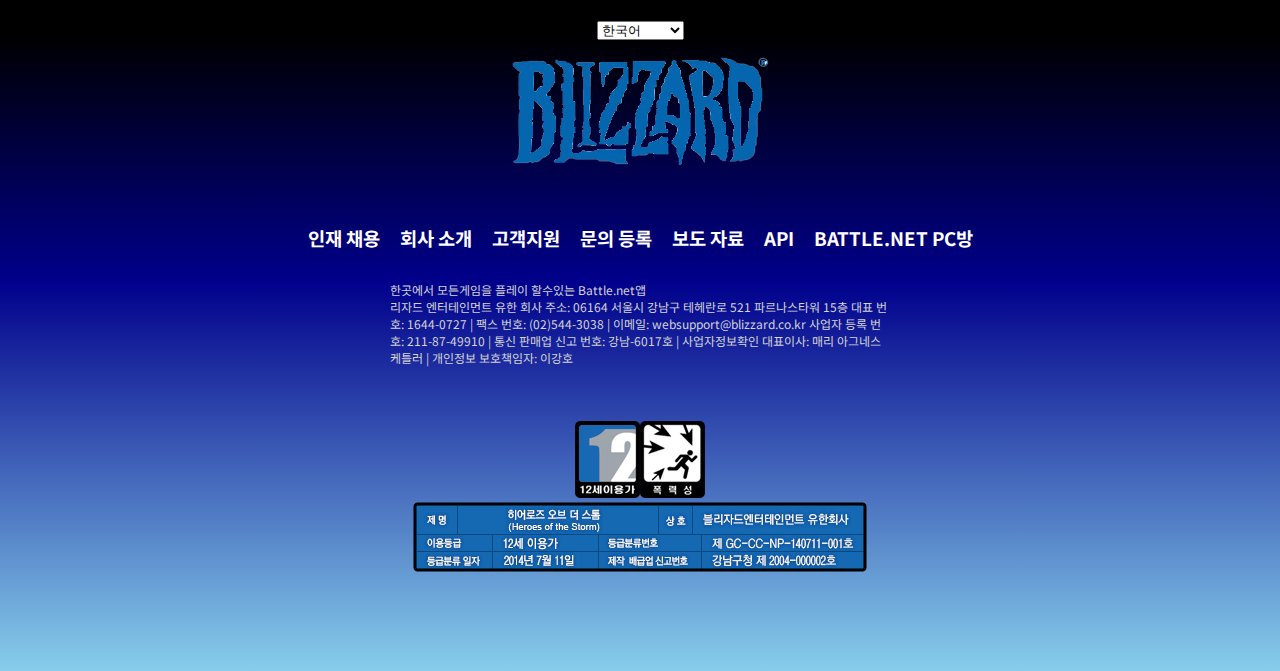
==== commit e89e7539: "2024.02.15" ====
--- a/index.html
+++ b/index.html
@@ -11,7 +11,7 @@
         <script>
       $(document).ready(function(){
       $('.rotatelogo').click(function(){
-        $('#myNav').css('width','100%');
+        $('#myNav').css('width','50%');
       });
 
       $('.closebtn').click(function(){
@@ -27,50 +27,60 @@
     
             <header>
                 <div><img src="img/Blizard.png" alt="Blizard"></div>
-                
+            
                 <div class="list">
-                    
+            
                     <ul class="hamberger">
-                        <li><h4>개요</h4></li>
-                        <li><h4>영웅</h4></li>
-                        <li><h4>게임플레이</h4></li>
-                        <li><h4>미디어</h4></li>
-                        
-                        <li>
-                         
+                        <li><a href="#">
+                                <h4>개요</h4>
+                            </a></li>
+                        <li>
+                            <h4>영웅</h4>
+                        </li>
+                        <li>
+                            <h4>게임플레이</h4>
+                        </li>
+                        <li>
+                            <h4>미디어</h4>
+                        </li>
+            
+                        <li>
+            
                             <h4>커뮤니티</h4>
                             <ul class="dropdownone">
                                 <li><a href="#">토론장</a></li>
                                 <li><a href="#">순위표</a></li>
                             </ul>
-                            
-                        </li>
-
-                        <li><h4>상점</h4>
+            
+                        </li>
+            
+                        <li>
+                            <h4>상점</h4>
                             <ul class="dropdownone">
                                 <li><a href="#">게임 내 콘텐츠</a></li>
                                 <li><a href="#">기어스토어</a></li>
                             </ul>
                         </li>
                     </ul>
-                    
-                </div>
+            
+                </div>
+            
                 <div class="rotatelogo" id="rotatelogo"><img src="img/logo.png" alt="logo"></div>
-                
+            
                 <div id="myNav" class="overlay">
-
+            
                     <a href="javascript:void(0)" class="closebtn">&times;</a>
-        
+            
                     <div class="overlay-content">
                         <ul class="hamberger">
-                            <li><h4>개요</h4></li>
-                            <li><h4>영웅</h4></li>
-                            <li><h4>게임플레이</h4></li>
-                            <li><h4>미디어</h4></li>
+                            <li><a href="#">개요</a></li>
+                            <li><a href="#">영웅</a></li>
+                            <li><a href="#">게임플레이</a></li>
+                            <li><a href="#">미디어</a></li>
             
                             <li>
             
-                                <h4>커뮤니티</h4>
+                                <a href="">커뮤니티</a>
                                 <ul class="dropdownone">
                                     <li><a href="#">토론장</a></li>
                                     <li><a href="#">순위표</a></li>
@@ -79,7 +89,7 @@
                             </li>
             
                             <li>
-                                <h4>상점</h4>
+                                <a href="">상점</a>
                                 <ul class="dropdownone">
                                     <li><a href="#">게임 내 콘텐츠</a></li>
                                     <li><a href="#">기어스토어</a></li>
@@ -88,14 +98,14 @@
                         </ul>
             
                     </div>
-        
-                </div>
-
-
-
-
+            
+                </div>
+            
+            
+            
+            
                 <!-- sadsad -->
-
+            
             </header>
 
             
@@ -125,13 +135,13 @@
             <main>
                 <section class="introduceimage">
                    
-                    <div class="introimage1"><img src="img/main_image1.jpg" alt="mainimg"><h1>강력한 전장</h1><br><p><h3>일반적인 MOBA와는 달리, 히어로즈 오브 더 스톰은 고유 퀘스트와 임무를 수행하는 다양한 전장을 만날 수 있습니다.</h3></p>
-                    </div>
-
-                    <div class="introimage2"><img src="img/ani10.jpg" alt="ani10">
-                        <h1>다양한 임무</h1><br><p><h3>팀원이 협동하여
+                    <div class="introimage1"><img src="img/main_image1.jpg" alt="mainimg"><h1>강력한 전장</h1><br><p>일반적인 MOBA와는 달리, 히어로즈 오브 더 스톰은 고유 퀘스트와 임무를 수행하는 다양한 전장을 만날 수 있습니다.</p>
+                    </div>
+
+                    <div class="introimage2"><img src="img/ani11.jpg" alt="ani10">
+                        <h1>다양한 임무</h1><br><p>팀원이 협동하여
                             오브젝트수행 이외의 강력한 보스몬스터를 사냥하세요.
-                        </h3></p>
+                        </p>
                     </div>
                   
                 </section>
@@ -156,7 +166,7 @@
                                                         상상을 초월하는 MOBA 게임<br>
                                                         다양한 전장에서 펼쳐지는 
                                                         전설의 영웅들의 끝없는 전투</h3>
-                                                <button>지금 무료로 플레이하기</button>
+                                                       <button>무료로 플레이하기</button>
                                                 </div>
                 </section>
                 
--- a/css/common.css
+++ b/css/common.css
@@ -14,9 +14,9 @@
      #wrap{width: 100%;}
      @media (max-width:693px){
           /* 헤더 */
-          header{width: 100%;height: 120px; display: flex; justify-content: space-between; background-color: black; align-items: center;}
-          header div:nth-of-type(1){ height: 10.5vw;}
-          header div:nth-of-type(3){width: 100px; height: 10.5vw;}
+          header{width: 100%;height: 80px; display: flex; background-color: black; align-items: center;}
+          header>div:nth-of-type(1){height: 14.0vw; margin-left: 38%;}
+          header div:nth-of-type(3){width: 100px; height: 10.5vw; margin-left: 20%;}
           
           .rotatelogo img {animation: rotate_image 5s linear infinite; transform-origin:50% 50%; z-index: 3; height: 10vw;}
           @keyframes rotate_image{
@@ -29,32 +29,35 @@
             #a {display:none;}
             img {cursor: pointer;}
         
-            .overlay {height: 100%; width: 0; position: fixed; z-index:103; top: 0; left: 0; background-color: rgb(0,0,0); background-color: rgba(0,0,0,0.9); overflow-x: hidden; transition: 0.5s;}
-            .overlay-content {position: relative;top: 25%; width: 100%; text-align: center; display:block; margin-top: 30px; }
-            .overlay li { padding:10px; line-height:160%; text-decoration: none; font-size: 30px; color: #818181;  transition: 0.3s; font-weight: bold; display: block;}
-            .overlay a:hover, .overlay a:focus {color: #f1f1f1;}
-            .overlay .closebtn {position: absolute; top: 20px; right: 45px; font-size: 60px;}
+            .overlay {height:100%; width: 0; position: fixed; z-index:103; top: 0; right: 0; background-color: rgb(0,0,0); background-color: rgba(0,0,0,0.7); overflow-x: hidden; transition: 0.5s;}
+            .overlay-content {position: relative;top: 5%; width: 100%; text-align: center; display:block; margin-top: 30px; }
+            .overlay li { padding:10px; line-height:160%; text-decoration: none; font-size: 20px; color: #818181;  transition: 0.3s; font-weight: bold; display: block;}
             
-          /*           
-          header .list{ width:100%; border: 2px outset black; border-radius: 100px; background-image: linear-gradient(to right, darkblue 5%, blue 40%,white); height: 50%; }
-          header .list >ul{height: 100%;  display: flex; align-items: center; position: relative;}
-          header .list> ul> li{padding: 20px 10px; color: white; position: relative;} */
+            .overlay .closebtn {position: absolute; right: 30px; font-size: 60px;}
+            .overlay .closebtn:hover{color: red}
+            .overlay li :hover{color: orange;}
+                    
+          /* header .list{ width:100%; border: 2px outset black; border-radius: 100px; background-image: linear-gradient(to right, darkblue 5%, blue 40%,white); height: 50%; }
+          header .list >ul{height: 100%;  display: flex; align-items: center; position: relative;} */
+          .overlay .hamberger> li{padding: 20px 10px; color: white;}
          
-          header .list> ul> li:hover .dropdownone{display: block;}
-          .dropdownone{position: absolute; top: 74px; left: 50%; z-index: 3; background-color: blue; display: none; transform: translateX(-50%);}
+          .overlay .hamberger> li:hover .dropdownone{display: block;}
+          .dropdownone{
+            /* position: absolute; top: 74px; left: 50%; z-index: 3;  */
+            background-color: blue; display: none;}
           .dropdownone li{text-align: center; padding: 5px 10px;color:white; 
           white-space: nowrap;}
           header img{height: 100%;}
 
          /* 푸터 */
-         footer{width: 100%; height:650px; background-image: linear-gradient(to  bottom, black 2%, darkblue 40%,skyblue); color: white; }
+         footer{width: 100%; height:650px; background-image: linear-gradient(to  bottom, black 2%, darkblue 40%,skyblue); color: white; font-size: 3.0vw;}
          .logo img{width:300px; height: 150px;}
          .footerone{height:400px; display: flex; flex-direction: column;   align-items: center;}
          .footerone ul{width:100%; display: flex; justify-content: space-around;   flex-wrap: wrap; margin: 10px;}
          .ulbox{display: flex;}
          .footerone li{margin: 10px;}
-         .footerone p{width: 400px; font-size: 12px; color: lightgrey;}
-         .footertwo{margin:0 auto; width: 300px; display: flex; flex-wrap: wrap;   justify-content:center;}
+         .footerone p{width: 300px; font-size: 1.5vw; color: lightgrey;}
+         .footertwo{margin:80px auto; width: 300px; display: flex; flex-wrap: wrap;   justify-content:center;}
          .footertwo div:nth-of-type(3) img{width: 100%; background-color: red;}
          }
      
@@ -87,7 +90,7 @@
           header img{height: 100%;}
 
         /* 푸터 */
-        footer{width: 100%; height:650px; background-image: linear-gradient(to bottom, black 2%, darkblue 40%,skyblue); color: white; }
+        footer{width: 100%; height:750px; background-image: linear-gradient(to bottom, black 2%, darkblue 40%,skyblue); color: white; }
         .logo img{width:300px; height: 150px;}
         .footerone{height:400px; display: flex; flex-direction: column; align-items: center;}
         .footerone ul{width:100%; display: flex; justify-content: space-around; flex-wrap: wrap; margin: 10px;}
--- a/css/main.css
+++ b/css/main.css
@@ -2,7 +2,7 @@
             /* 폰트 */
             @import url('https://fonts.googleapis.com/css2?family=Noto+Sans+KR:wght@300;400;500&display=swap');
          
-            .ulbox.dropdownone li a,h4,h3{font-family: 'Noto Sans KR', sans-serif;}
+            .ulbox.dropdownone li a,h4,h3,p{font-family: 'Noto Sans KR', sans-serif;}
           
                        /* 반응형적용 main.css */
                        #wrap{width: 100%;}
@@ -50,11 +50,125 @@
             
                        /* 게임소개 이미지 */
                        
-                       .introduceimage{width: 100%; height: 900px; display: flex; justify-content:center; align-items: center; flex-wrap: wrap; background-image:url(../img/backgroundimg.png);padding: 20px 0;}
-            
+                       .introduceimage{width: 100%; height: 730px; display: flex; justify-content:center; align-items: center; flex-wrap: wrap; background-image:url(../img/backgroundimg.png);padding: 20px 0;
+                       background-size: cover;}
+            
+                       .introduceimage div{width: 500px; height: 370px; margin: 5px;  overflow: hidden; text-align: center;}
+                       .introimage1 img{width: 100%;}
+                       .introimage2 img{width: 100%;}
+                      
+            
+                       /* 플로우텍스트2 */
+                       #flowtext2{width: 100%; height: 50px; position: relative; overflow: hidden; background-color: black;}
+                       #flowtext2 ul {width: 200%; display:flex; justify-content: space-around; position: absolute;  animation:flowRolling 15s infinite linear;} 
+                       #flowtext2 ul li {font-size:3.5vw; color: white;}
+                     
+                       /* 플레잉비디오 */
+                       .playingvideo{width: 100%; height: 300px; margin: 0 auto; display: flex; justify-content: center; background-color: black; position: relative; }
+                       .playingvideo video {width: 100%;}
+                       .videotext{width:50%;height: 20%; position: absolute; top: 40%; left: 3%;}
+                       .videotext h3{font-size: 3.0vw; color: white;}
+                       .videotext button {
+                        border: 0;
+                        outline: none;
+                        font-size: 2.0vw;
+                        margin: 5px;
+                        padding: 10px;
+                        background: orange;
+                        color: white;
+                       
+                        cursor: pointer;
+                        border-radius: 10px;
+                      }
+                      .videotext button:hover {
+                        color: white;
+                        background: red;
+                      }
+
+                       /* 케릭터정보 */
+                       .character{width: 100%; height:500px; display: flex; flex-direction: column; justify-content: center;
+                        background-image:url(../img/backgroundimg.png);background-repeat: no-repeat; background-size: cover;}
+                       .character h3{margin: 0 auto; line-height: 60px; font-size: 3.5vw;}
+                       .container{width:100%; height: 100%; display:flex; justify-content: center; align-content: center; flex-wrap: wrap;}
+                       
+                       .character img{width: 100%; opacity: 0.8;}
+                         .characterbox {width: 25%;
+                           color: white;
+                           text-align: center;
+                           border-radius: 10px; 
+                           padding: 1rem;
+                           box-sizing: border-box;
+                           background-color: blue;  background-image: linear-gradient(to bottom, black 1%, darkblue 30%,white);                   
+                           transition: 0.5s ease-in-out;
+                      
+                         }
+                         
+                         .characterbox:hover img { 
+                          opacity: 1; 
+                                              
+                           cursor: pointer;
+                         }
+            
+                       /* 스크린샷  */
+                       .screenshot{width:100%; height:600px; margin: 0 auto; display: flex; justify-content: center; align-items: center; flex-wrap: wrap; background-color: black; }
+                       .screenshot a{width:40%; height: 250px; margin: 10px; justify-content: center; align-items: center; text-align: center; background-color:darkblue;border: 2px solid white;}
+                       .screenshot>div{width: 100%;}
+                       .screenshot article{width: 100%; color: white;}
+                       .screenshot img{width: 100%;}
+
+                       /*------------------------------------------694*/
+                          
+                       }
+                       @media (min-width:694px) and (max-width:980px){
+                        #slider{clear: both; width: 100%; height:48.5vw; position: relative;
+                            background-repeat: no-repeat;  background-image:url('../img/backgroundimg.jpg'); background-size: 120%; }
+                       #slider div:nth-of-type(1) img{ float: right; padding: 50px; height:7.8vw; }
+                       
+                
+                       .animation{width: 100%; height: 13vw; position: absolute; left: 0; bottom: 10.5vw; transform: skewY(-5deg); background-image: url(../img/animation.png); background-size: 150% 90%; background-repeat: repeat-x; animation: rotate 300s linear infinite;
+                       background-color:#333;}
+                           
+                       @keyframes rotate{
+                           from{
+                               background-position: 0 center;
+                           }
+                           to{
+                               background-position: -10000px center;
+                           }
+                       }
+                       
+                       .animation2{width: 100%; height: 15vw; position: absolute; left: 0; bottom: -3.15vw; transform: skewY(-5deg); background-color:#333; background-image: url(../img/ani12345.png); background-size: 250% 100%; background-repeat: repeat-x; animation: rotate2 300s linear infinite}
+            
+                       @keyframes rotate2{
+                           from{
+                               background-position: 0 center ;
+                           }
+                           to{
+                               background-position: 10000px center;
+                           }
+                       }
+            
+                       /* 밴드 */
+                       .band{width:100%; height:110px; position: relative; background-color: blue;  background-image: linear-gradient(to right, darkblue 5%, blue 40%,white);}
+            
+                       #flowtext{width: 100%; height: 100px; transform: skewY(-5deg); background-color: darkblue; overflow: hidden; display: flex; align-items: center; justify-content: center; position: relative;}
+            
+                       .band ul {width:200%; display:flex; justify-content: space-around; position: absolute; animation:flowRolling 15s infinite linear; } 
+                       .band ul li {font-size: 3.5vw; color: white; line-height: 100px;}
+                       @keyframes flowRolling {
+                           from   { transform: translateX(0%); }
+                           to { transform: translateX(-20%); }
+                         }
+                       
+            
+                       /* 게임소개 이미지 */
+                       
+                       .introduceimage{width: 100%; height: 1000px; display: flex; justify-content:center; align-items: center; flex-wrap: wrap; background-image:url(../img/backgroundimg.png);padding: 20px 0;}
+                       
                        .introduceimage div{width: 600px; height: 420px; margin: 5px;  overflow: hidden; text-align: center;}
                        .introimage1 img{width: 100%;}
-                       .introimage2 img{width: 100%; height:71.5%;}
+                       .introimage2 img{width: 100%;}
+                       
                       
             
                        /* 플로우텍스트2 */
@@ -67,9 +181,26 @@
                        .playingvideo video {width: 100%;}
                        .videotext{width:50%;height: 20%; position: absolute; top: 40%; left: 3%;}
                        .videotext h3{font-size: 100%; color: white;}
+                       .videotext button {
+                        border: 0;
+                        outline: none;
+                        font-size: 2.0vw;
+                        margin: 5px;
+                        padding: 10px;
+                        background: orange;
+                        color: white;
+                       
+                        cursor: pointer;
+                        border-radius: 10px;
+                      }
+                      .videotext button:hover {
+                        color: white;
+                        background: red;
+                      }
+                       
                        
                        /* 케릭터정보 */
-                       .character{width: 100%; height:600px; display: flex; flex-direction: column; justify-content: center;
+                       .character{width: 100%; height:1000px; display: flex; flex-direction: column; justify-content: center;
                         background-image:url(../img/backgroundimg.png);background-repeat: no-repeat; background-size: cover;}
                        .character h3{margin: 0 auto; line-height: 150px; font-size: 3.5vw;}
                        .container{width:100%; height: 100%; display:flex; justify-content: center; align-content: center; flex-wrap: wrap;}
@@ -93,16 +224,22 @@
                          }
             
                        /* 스크린샷  */
-                       .screenshot{width:100%; height:600px; margin: 0 auto; display: flex; justify-content: center; align-items: center; flex-wrap: wrap; background-color: black; }
-                       .screenshot a{width:40%; height: 250px; margin: 10px; justify-content: center; align-items: center; text-align: center; background-color:darkblue;border: 2px solid white;}
+                       .screenshot{width:100%; height:500px; margin: 0 auto; display: flex; justify-content: center; align-items: center;background-color: black; }
+                       .screenshot a{width:415px; height:270px; margin: 10px; justify-content: center; align-items: center; text-align: center; background-color:darkblue;border: 2px solid white;}
                        .screenshot>div{width: 100%;}
                        .screenshot article{width: 100%; color: white;}
                        .screenshot img{width: 100%;}
-
-                       /*------------------------------------------694*/
-                          
-                       }
-                       @media (min-width:694px) and (max-width:980px){
+                           
+                       }
+
+
+                       /* ---------------------------------------------------------------981 */
+
+
+
+
+                       @media (min-width:981px){
+                        /* 슬라이더 */
                         #slider{clear: both; width: 100%; height:48.5vw; position: relative;
                             background-repeat: no-repeat;  background-image:url('../img/backgroundimg.jpg'); background-size: 120%; }
                        #slider div:nth-of-type(1) img{ float: right; padding: 50px; height:7.8vw; }
@@ -144,108 +281,6 @@
                          }
                        
             
-                       /* 게임소개 이미지 */
-                       
-                       .introduceimage{width: 100%; height: 1000px; display: flex; justify-content:center; align-items: center; flex-wrap: wrap; background-image:url(../img/backgroundimg.png);padding: 20px 0;}
-            
-                       .introduceimage div{width: 600px; height: 420px; margin: 5px;  overflow: hidden; text-align: center;}
-                       .introimage1 img{width: 100%;}
-                       .introimage2 img{width: 100%; height:71.5%;}
-                      
-            
-                       /* 플로우텍스트2 */
-                       #flowtext2{width: 100%; height: 50px; position: relative; overflow: hidden; background-color: black;}
-                       #flowtext2 ul {width: 200%; display:flex; justify-content: space-around; position: absolute;  animation:flowRolling 15s infinite linear;} 
-                       #flowtext2 ul li {font-size:3.5vw; color: white;}
-                     
-                       /* 플레잉비디오 */
-                       .playingvideo{width: 100%; height: 400px; margin: 0 auto; display: flex; justify-content: center; background-color: black; position: relative; }
-                       .playingvideo video {width: 100%;}
-                       .videotext{width:50%;height: 20%; position: absolute; top: 40%; left: 3%;}
-                       .videotext h3{font-size: 100%; color: white;}
-                       
-                       /* 케릭터정보 */
-                       .character{width: 100%; height:800px; display: flex; flex-direction: column; justify-content: center;
-                        background-image:url(../img/backgroundimg.png);background-repeat: no-repeat; background-size: cover;}
-                       .character h3{margin: 0 auto; line-height: 150px; font-size: 3.5vw;}
-                       .container{width:100%; height: 100%; display:flex; justify-content: center; align-content: center; flex-wrap: wrap;}
-                       
-                       .character img{width: 100%; opacity: 0.8;}
-                         .characterbox {width: 25%;
-                           color: white;
-                           text-align: center;
-                           border-radius: 10px; 
-                           padding: 1rem;
-                           box-sizing: border-box;
-                           background-color: blue;  background-image: linear-gradient(to bottom, black 1%, darkblue 30%,white);                   
-                           transition: 0.5s ease-in-out;
-                      
-                         }
-                         
-                         .characterbox:hover img { 
-                          opacity: 1; 
-                                              
-                           cursor: pointer;
-                         }
-            
-                       /* 스크린샷  */
-                       .screenshot{width:100%; height:800px; margin: 0 auto; display: flex; justify-content: center; align-items: center; flex-wrap: wrap; background-color: black; }
-                       .screenshot a{width:40%; height: 320px; margin: 10px; justify-content: center; align-items: center; text-align: center; background-color:darkblue;border: 2px solid white;}
-                       .screenshot>div{width: 100%;}
-                       .screenshot article{width: 100%; color: white;}
-                       .screenshot img{width: 100%;}
-                           
-                       }
-
-
-                       /* ---------------------------------------------------------------981 */
-
-
-
-
-                       @media (min-width:981px){
-                        /* 슬라이더 */
-                        #slider{clear: both; width: 100%; height:48.5vw; position: relative;
-                            background-repeat: no-repeat;  background-image:url('../img/backgroundimg.jpg'); background-size: 120%; }
-                       #slider div:nth-of-type(1) img{ float: right; padding: 50px; height:7.8vw; }
-                       
-                
-                       .animation{width: 100%; height: 13vw; position: absolute; left: 0; bottom: 10.5vw; transform: skewY(-5deg); background-image: url(../img/animation.png); background-size: 150% 90%; background-repeat: repeat-x; animation: rotate 300s linear infinite;
-                       background-color:#333;}
-                           
-                       @keyframes rotate{
-                           from{
-                               background-position: 0 center;
-                           }
-                           to{
-                               background-position: -10000px center;
-                           }
-                       }
-                       
-                       .animation2{width: 100%; height: 15vw; position: absolute; left: 0; bottom: -3.15vw; transform: skewY(-5deg); background-color:#333; background-image: url(../img/ani12345.png); background-size: 250% 100%; background-repeat: repeat-x; animation: rotate2 300s linear infinite}
-            
-                       @keyframes rotate2{
-                           from{
-                               background-position: 0 center ;
-                           }
-                           to{
-                               background-position: 10000px center;
-                           }
-                       }
-            
-                       /* 밴드 */
-                       .band{width:100%; height:110px; position: relative; background-color: blue;  background-image: linear-gradient(to right, darkblue 5%, blue 40%,white);}
-            
-                       #flowtext{width: 100%; height: 100px; transform: skewY(-5deg); background-color: darkblue; overflow: hidden; display: flex; align-items: center; justify-content: center; position: relative;}
-            
-                       .band ul {width:200%; display:flex; justify-content: space-around; position: absolute; animation:flowRolling 15s infinite linear; } 
-                       .band ul li {font-size: 3.5vw; color: white; line-height: 100px;}
-                       @keyframes flowRolling {
-                           from   { transform: translateX(0%); }
-                           to { transform: translateX(-20%); }
-                         }
-                       
-            
                  
                        /* 게임소개 이미지 */
                        
@@ -254,7 +289,7 @@
                        .introduceimage div{width: 600px; height: 420px; margin: 5px;  overflow: hidden; text-align: center;}
                        
                        .introimage1 img{width: 100%;}
-                       .introimage2 img{width: 100%; height:71.5%;}
+                       .introimage2 img{width: 100%;}
                       
                       
             
@@ -269,6 +304,22 @@
                        .videotext{width:30%;height: 20%; position: absolute; top: 50%; left: 15%; }
                        .videotext h3{color: white;}
                        .videotext button{margin-top: 20px;}
+                       .videotext button {
+                        border: 0;
+                        outline: none;
+                        font-size: 2.0vw;
+                        margin: 5px;
+                        padding: 10px;
+                        background: orange;
+                        color: white;
+                       
+                        cursor: pointer;
+                        border-radius: 10px;
+                      }
+                      .videotext button:hover {
+                        color: white;
+                        background: red;
+                      }
                       
                        
                        /* 케릭터정보 */
@@ -294,7 +345,7 @@
             
                        /* 스크린샷  */
                        .screenshot{width:100%; height:500px; margin: 0 auto; display: flex; justify-content: center; align-items: center;background-color: black; }
-                       .screenshot a{width:415px; height: 340px; margin: 10px; justify-content: center; align-items: center; text-align: center; background-color:darkblue;border: 2px solid white;}
+                       .screenshot a{width:415px; height: 310px; margin: 10px; justify-content: center; align-items: center; text-align: center; background-color:darkblue;border: 2px solid white;}
                        .screenshot>div{width: 100%;}
                        .screenshot article{width: 100%; color: white;}
                        .screenshot img{width: 100%;}
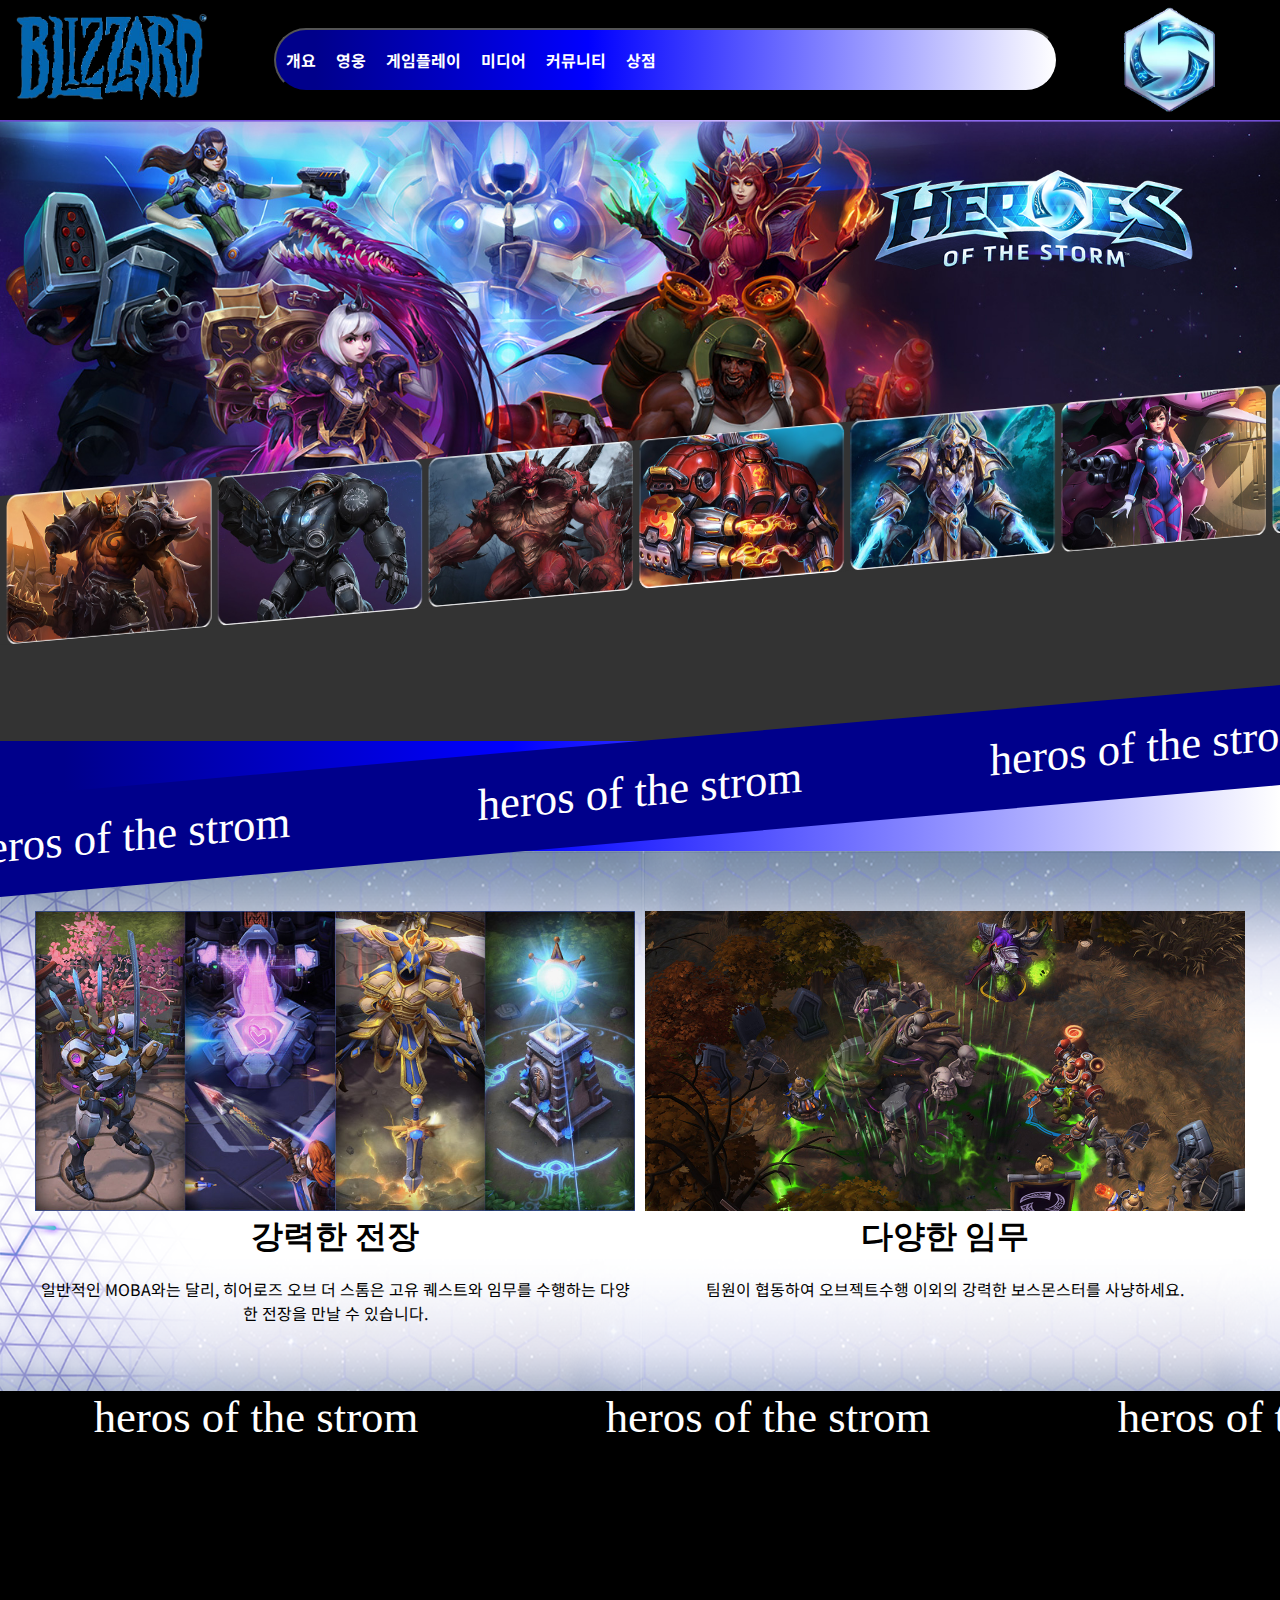
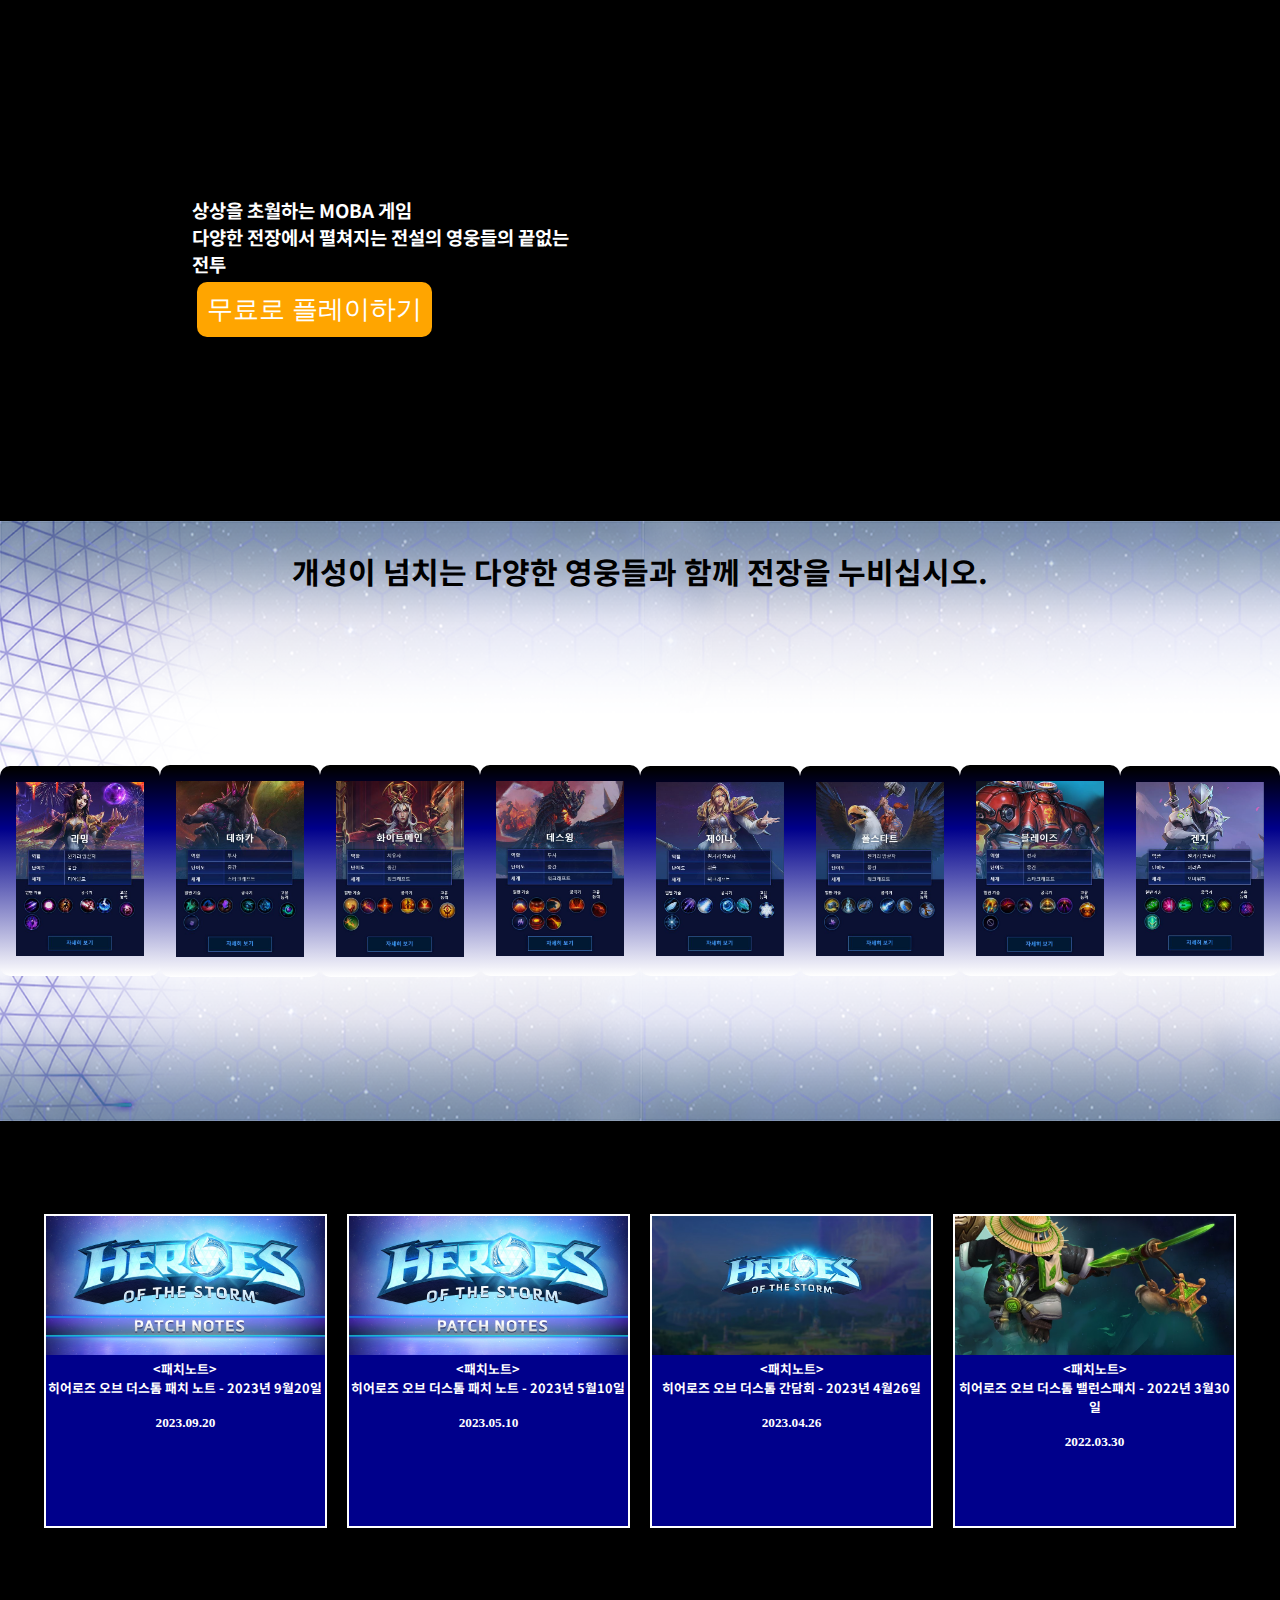
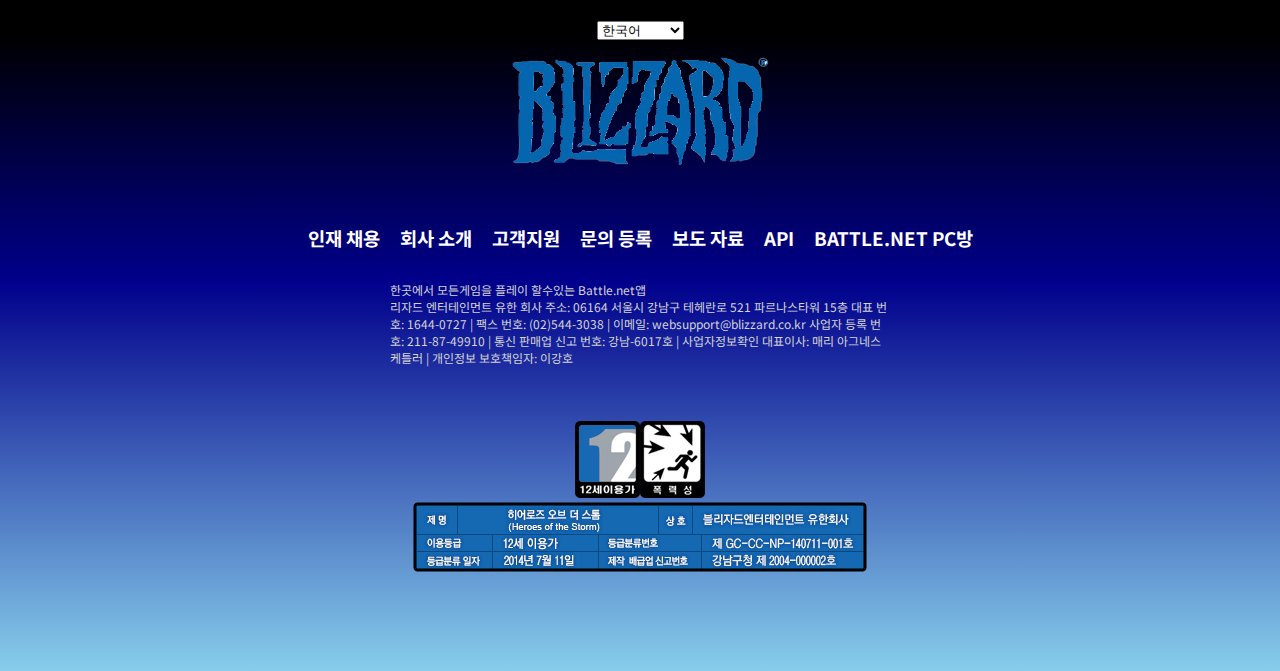
==== commit 87ede685: "2024.02.16" ====
--- a/index.html
+++ b/index.html
@@ -26,36 +26,46 @@
         <div id="wrap">
     
             <header>
-                <div><img src="img/Blizard.png" alt="Blizard"></div>
+                <div><a href=""><img src="img/Blizard.png" alt="Blizard"></a></div>
             
                 <div class="list">
             
                     <ul class="hamberger">
-                        <li><a href="#">
+                        <li><a href="sub.html">
                                 <h4>개요</h4>
-                            </a></li>
-                        <li>
-                            <h4>영웅</h4>
-                        </li>
-                        <li>
-                            <h4>게임플레이</h4>
-                        </li>
-                        <li>
-                            <h4>미디어</h4>
-                        </li>
-            
-                        <li>
-            
-                            <h4>커뮤니티</h4>
+                            </a>
+                        <li>
+                            <a href="sub.html">
+                                <h4>영웅</h4>
+                            </a>
+                        </li>
+                        <li>
+                            <a href="sub.html">
+                                <h4>게임플레이</h4>
+                            </a>
+                        </li>
+                        <li>
+                            <a href="sub.html">
+                                <h4>미디어</h4>
+                            </a>
+                        </li>
+            
+                        <li>
+            
+                            <a href="sub.html">
+                                <h4>커뮤니티</h4>
+                            </a>
                             <ul class="dropdownone">
-                                <li><a href="#">토론장</a></li>
-                                <li><a href="#">순위표</a></li>
+                                <li><a href="sub.html">토론장</a></li>
+                                <li><a href="sub.html">순위표</a></li>
                             </ul>
             
                         </li>
             
                         <li>
-                            <h4>상점</h4>
+                            <a href="sub.html">
+                                <h4>상점</h4>
+                            </a>
                             <ul class="dropdownone">
                                 <li><a href="#">게임 내 콘텐츠</a></li>
                                 <li><a href="#">기어스토어</a></li>
@@ -73,26 +83,26 @@
             
                     <div class="overlay-content">
                         <ul class="hamberger">
-                            <li><a href="#">개요</a></li>
-                            <li><a href="#">영웅</a></li>
-                            <li><a href="#">게임플레이</a></li>
-                            <li><a href="#">미디어</a></li>
+                            <li><a href="sub.html">개요</a></li>
+                            <li><a href="sub.html">영웅</a></li>
+                            <li><a href="sub.html">게임플레이</a></li>
+                            <li><a href="sub.html">미디어</a></li>
             
                             <li>
             
-                                <a href="">커뮤니티</a>
+                                <a href="sub.html">커뮤니티</a>
                                 <ul class="dropdownone">
-                                    <li><a href="#">토론장</a></li>
-                                    <li><a href="#">순위표</a></li>
+                                    <li><a href="sub.html">토론장</a></li>
+                                    <li><a href="sub.html">순위표</a></li>
                                 </ul>
             
                             </li>
             
                             <li>
-                                <a href="">상점</a>
+                                <a href="sub.html">상점</a>
                                 <ul class="dropdownone">
-                                    <li><a href="#">게임 내 콘텐츠</a></li>
-                                    <li><a href="#">기어스토어</a></li>
+                                    <li><a href="sub.html">게임 내 콘텐츠</a></li>
+                                    <li><a href="sub.html">기어스토어</a></li>
                                 </ul>
                             </li>
                         </ul>
@@ -203,14 +213,14 @@
                         <a href="">
                             <div><img src="img/screenshot.avif" alt="a"></div>
                             <article>
-                                <h3><패치노트><br>히어로즈 오브 더스톰 유저 간담회 - 2023년 4월26일
+                                <h3><패치노트><br>히어로즈 오브 더스톰 간담회 - 2023년 4월26일
                                 </h3><br><h5>2023.04.26</h5>
                             </article>
                         </a>
                         <a href="">
                             <div><img src="img/screenshot2.avif" alt="a"></div>
                             <article>
-                                <h3><패치노트><br>히어로즈 오브 더스톰 밸런스 패치 - 2022년 3월30일
+                                <h3><패치노트><br>히어로즈 오브 더스톰 밸런스패치 - 2022년 3월30일
                                 </h3><br><h5>2022.03.30</h5>
                             </article>
                         </a>       
--- a/css/common.css
+++ b/css/common.css
@@ -57,7 +57,7 @@
          .ulbox{display: flex;}
          .footerone li{margin: 10px;}
          .footerone p{width: 300px; font-size: 1.5vw; color: lightgrey;}
-         .footertwo{margin:80px auto; width: 300px; display: flex; flex-wrap: wrap;   justify-content:center;}
+         .footertwo{margin:30px auto; width: 300px; display: flex; flex-wrap: wrap;   justify-content:center;}
          .footertwo div:nth-of-type(3) img{width: 100%; background-color: red;}
          }
      
--- a/css/main.css
+++ b/css/main.css
@@ -86,7 +86,7 @@
                       }
 
                        /* 케릭터정보 */
-                       .character{width: 100%; height:500px; display: flex; flex-direction: column; justify-content: center;
+                       .character{width: 100%; height:550px; display: flex; flex-direction: column; justify-content: center;
                         background-image:url(../img/backgroundimg.png);background-repeat: no-repeat; background-size: cover;}
                        .character h3{margin: 0 auto; line-height: 60px; font-size: 3.5vw;}
                        .container{width:100%; height: 100%; display:flex; justify-content: center; align-content: center; flex-wrap: wrap;}
@@ -96,7 +96,7 @@
                            color: white;
                            text-align: center;
                            border-radius: 10px; 
-                           padding: 1rem;
+                           padding: 0.3rem;
                            box-sizing: border-box;
                            background-color: blue;  background-image: linear-gradient(to bottom, black 1%, darkblue 30%,white);                   
                            transition: 0.5s ease-in-out;
@@ -111,10 +111,11 @@
             
                        /* 스크린샷  */
                        .screenshot{width:100%; height:600px; margin: 0 auto; display: flex; justify-content: center; align-items: center; flex-wrap: wrap; background-color: black; }
-                       .screenshot a{width:40%; height: 250px; margin: 10px; justify-content: center; align-items: center; text-align: center; background-color:darkblue;border: 2px solid white;}
+                       .screenshot a{width:40%; height: 260px; margin: 10px; justify-content: center; align-items: center; text-align: center; background-color:darkblue;border: 2px solid white;}
                        .screenshot>div{width: 100%;}
                        .screenshot article{width: 100%; color: white;}
                        .screenshot img{width: 100%;}
+                       .screenshot h3{font-size: 2.7vw;}
 
                        /*------------------------------------------694*/
                           
@@ -225,11 +226,11 @@
             
                        /* 스크린샷  */
                        .screenshot{width:100%; height:500px; margin: 0 auto; display: flex; justify-content: center; align-items: center;background-color: black; }
-                       .screenshot a{width:415px; height:270px; margin: 10px; justify-content: center; align-items: center; text-align: center; background-color:darkblue;border: 2px solid white;}
+                       .screenshot a{width:21.8vw; height:270px; margin: 10px; justify-content: center; align-items: center; text-align: center; background-color:darkblue;border: 2px solid white;}
                        .screenshot>div{width: 100%;}
                        .screenshot article{width: 100%; color: white;}
                        .screenshot img{width: 100%;}
-                           
+                       .screenshot h3{font-size: 1.5vw;}    
                        }
 
 
@@ -345,13 +346,11 @@
             
                        /* 스크린샷  */
                        .screenshot{width:100%; height:500px; margin: 0 auto; display: flex; justify-content: center; align-items: center;background-color: black; }
-                       .screenshot a{width:415px; height: 310px; margin: 10px; justify-content: center; align-items: center; text-align: center; background-color:darkblue;border: 2px solid white;}
+                       .screenshot a{width:21.8vw; height: 310px; margin: 10px; justify-content: center; align-items: center; text-align: center; background-color:darkblue;border: 2px solid white;}
                        .screenshot>div{width: 100%;}
                        .screenshot article{width: 100%; color: white;}
                        .screenshot img{width: 100%;}
-            
-                        
-                           
+                       .screenshot h3{font-size: 1.0vw;}
                        }
                        
 
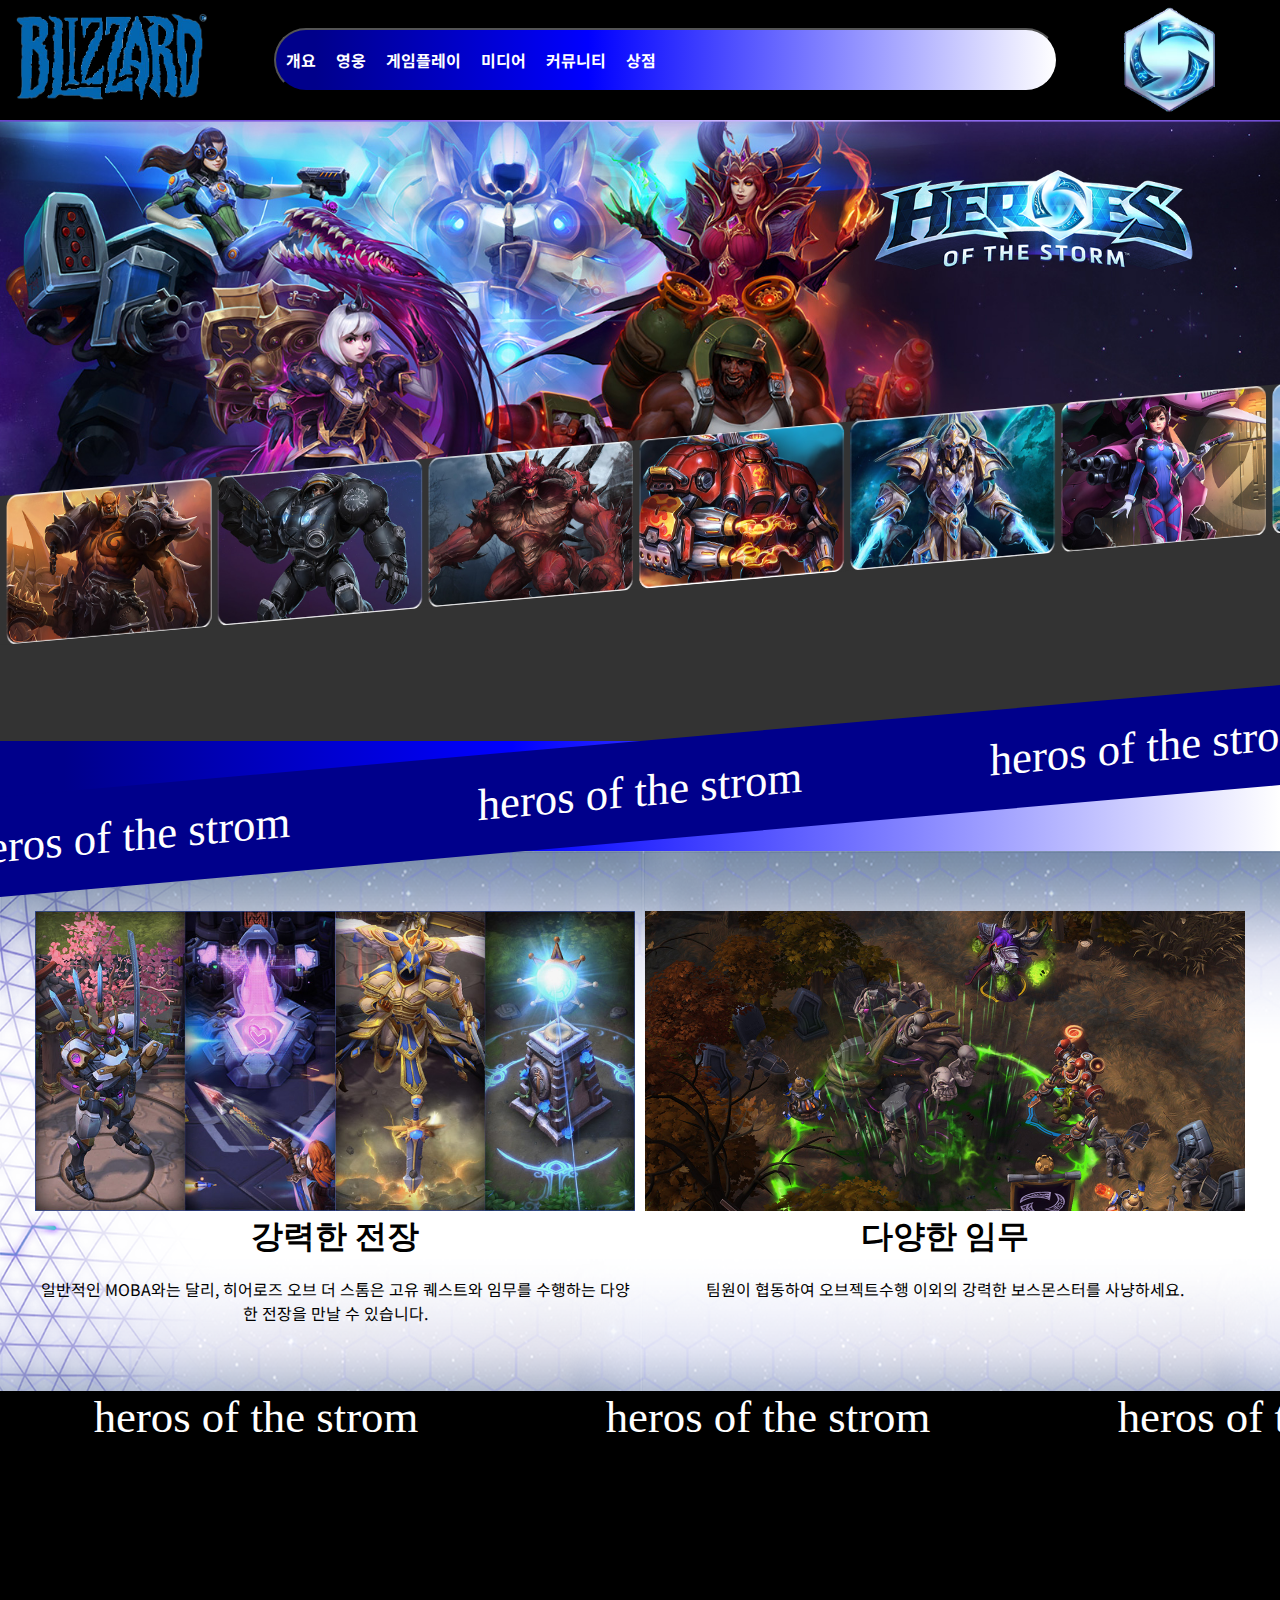
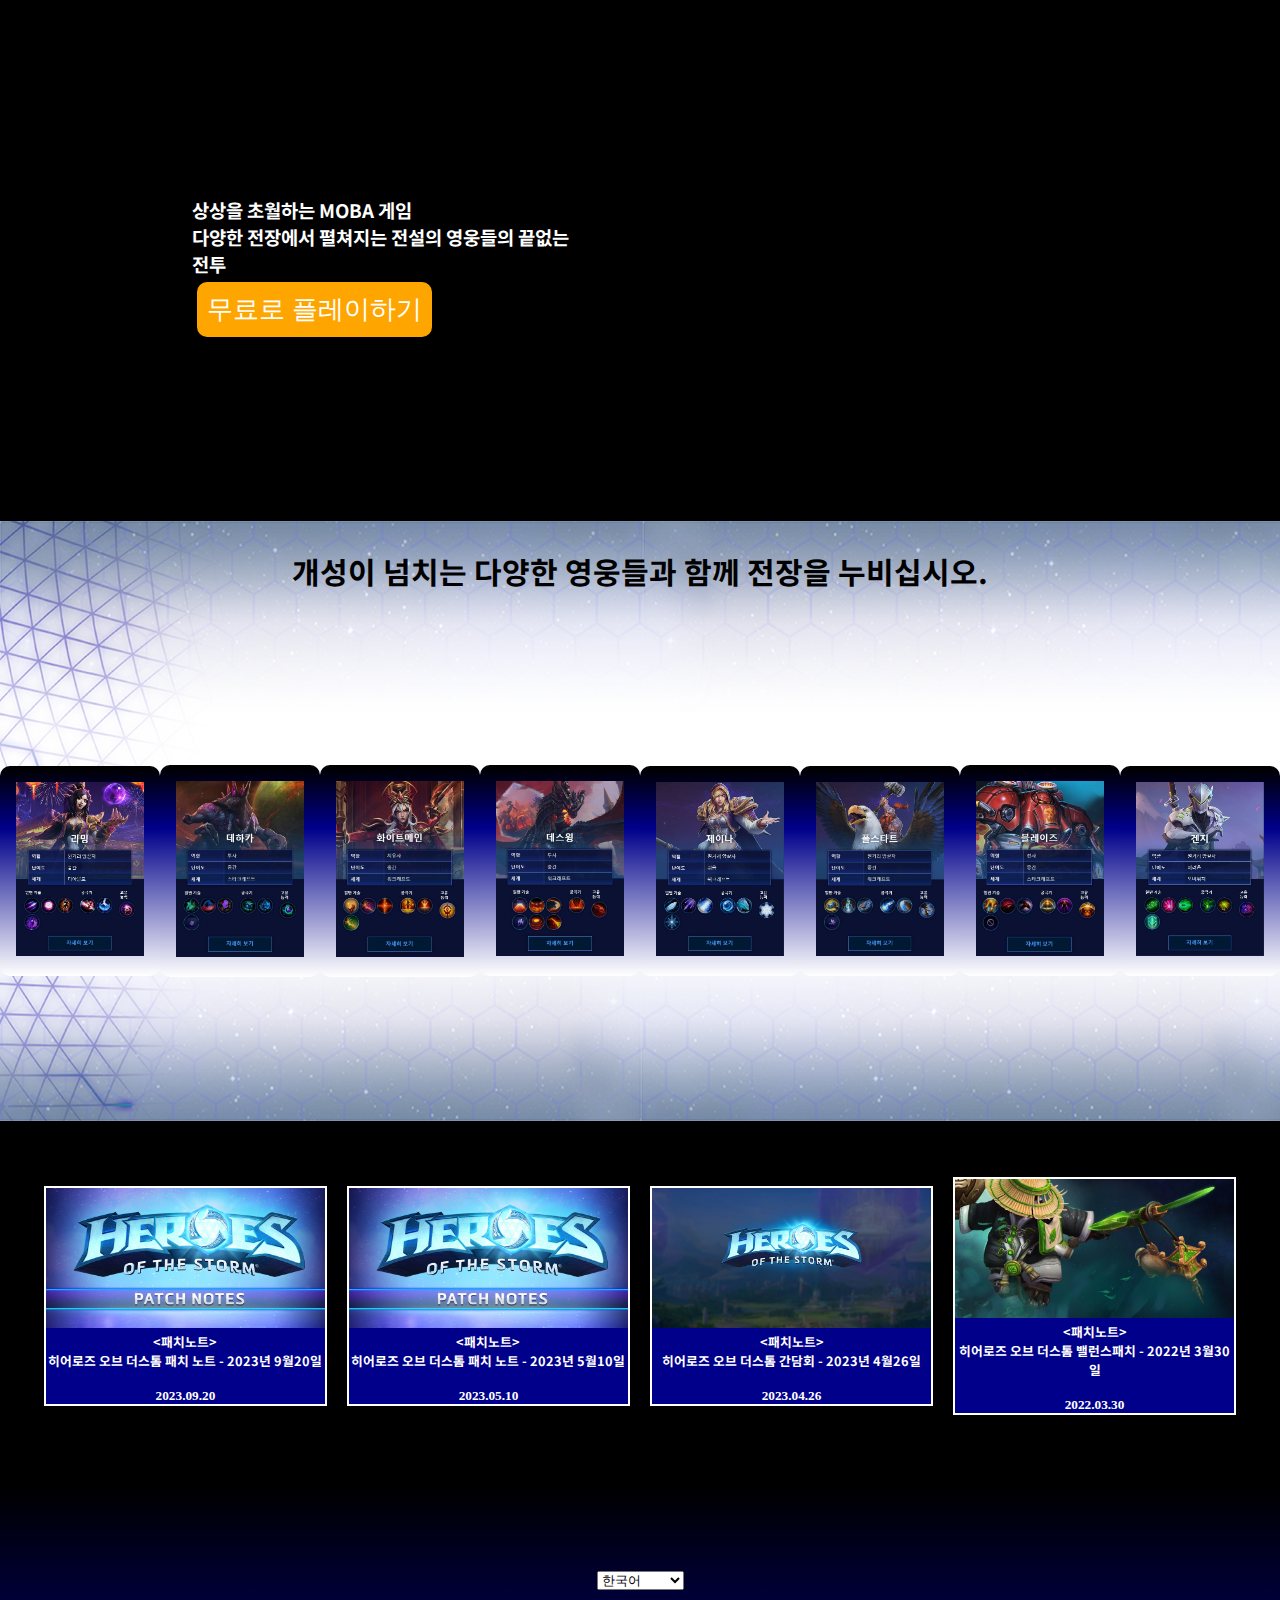
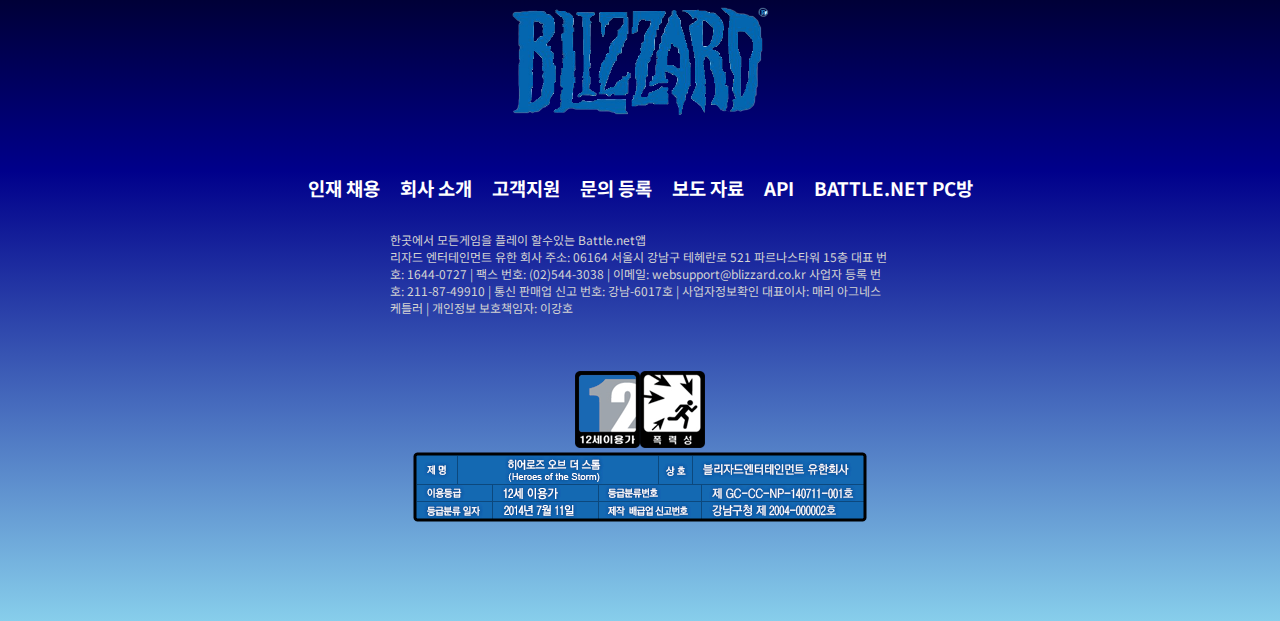
==== commit 89ed9128: "2024.02.22" ====
--- a/index.html
+++ b/index.html
@@ -241,7 +241,7 @@
                      
                              
                      <div class="ulbox">
-                             <ul>
+                             <ul class="ulflex">
                               <li><a href=""><h3>인재 채용</h3></a></li>
                               <li><a href=""><h3>회사 소개</h3></a></li>
                               <li><a href=""><h3>고객지원</h3></a></li>
--- a/css/common.css
+++ b/css/common.css
@@ -50,12 +50,12 @@
           header img{height: 100%;}
 
          /* 푸터 */
-         footer{width: 100%; height:650px; background-image: linear-gradient(to  bottom, black 2%, darkblue 40%,skyblue); color: white; font-size: 3.0vw;}
+         footer{width: 100%; height:650px; padding-top: 100px; background-image: linear-gradient(to  bottom, black 2%, darkblue 40%,skyblue); color: white; font-size: 3.0vw;}
          .logo img{width:300px; height: 150px;}
          .footerone{height:400px; display: flex; flex-direction: column;   align-items: center;}
          .footerone ul{width:100%; display: flex; justify-content: space-around;   flex-wrap: wrap; margin: 10px;}
-         .ulbox{display: flex;}
-         .footerone li{margin: 10px;}
+         .ulflex{display: flex; flex-wrap: wrap;}
+         .footerone li{font-size: 2.0vw; margin: 3px;}
          .footerone p{width: 300px; font-size: 1.5vw; color: lightgrey;}
          .footertwo{margin:30px auto; width: 300px; display: flex; flex-wrap: wrap;   justify-content:center;}
          .footertwo div:nth-of-type(3) img{width: 100%; background-color: red;}
@@ -90,12 +90,12 @@
           header img{height: 100%;}
 
         /* 푸터 */
-        footer{width: 100%; height:750px; background-image: linear-gradient(to bottom, black 2%, darkblue 40%,skyblue); color: white; }
+        footer{width: 100%; height:650px; background-image: linear-gradient(to bottom, black 2%, darkblue 40%,skyblue); color: white; padding-top: 100px;}
         .logo img{width:300px; height: 150px;}
         .footerone{height:400px; display: flex; flex-direction: column; align-items: center;}
         .footerone ul{width:100%; display: flex; justify-content: space-around; flex-wrap: wrap; margin: 10px;}
-        .ulbox{display: flex;}
-        .footerone li{margin: 10px;}
+        .ulflex{display: flex; flex-wrap: wrap;}
+        .footerone li{margin: 5px; font-size: 2.0vw;}
         .footerone p{width: 500px; font-size: 12px; color: lightgrey;}
         .footertwo{margin:0 auto; width: 300px; display: flex; flex-wrap: wrap; justify-content:center;}
      }
@@ -127,7 +127,7 @@
           header img{height: 100%;}
 
         /* 푸터 */
-        footer{width: 100%; height:650px; background-image: linear-gradient(to bottom, black 2%, darkblue 40%,skyblue); color: white; }
+        footer{ width: 100%; height:650px; background-image: linear-gradient(to bottom, black 2%, darkblue 40%,skyblue); color: white; padding-top:  100px;}
         .logo img{width:300px; height: 150px;}
         .footerone{height:400px; display: flex; flex-direction: column; align-items: center; }
         .footerone ul{width:100%; display: flex; justify-content: center;}
--- a/css/main.css
+++ b/css/main.css
@@ -225,8 +225,8 @@
                          }
             
                        /* 스크린샷  */
-                       .screenshot{width:100%; height:500px; margin: 0 auto; display: flex; justify-content: center; align-items: center;background-color: black; }
-                       .screenshot a{width:21.8vw; height:270px; margin: 10px; justify-content: center; align-items: center; text-align: center; background-color:darkblue;border: 2px solid white;}
+                       .screenshot{width:100%; height:250px; margin: 0 auto; display: flex; justify-content: center; align-items: center;background-color: black; }
+                       .screenshot a{width:21.8vw;  margin: 10px; justify-content: center; align-items: center; text-align: center; background-color:darkblue;border: 2px solid white;}
                        .screenshot>div{width: 100%;}
                        .screenshot article{width: 100%; color: white;}
                        .screenshot img{width: 100%;}
@@ -345,8 +345,8 @@
                          }
             
                        /* 스크린샷  */
-                       .screenshot{width:100%; height:500px; margin: 0 auto; display: flex; justify-content: center; align-items: center;background-color: black; }
-                       .screenshot a{width:21.8vw; height: 310px; margin: 10px; justify-content: center; align-items: center; text-align: center; background-color:darkblue;border: 2px solid white;}
+                       .screenshot{width:100%; height:350px; margin: 0 auto; display: flex; justify-content: center; align-items: center;background-color: black; }
+                       .screenshot a{width:21.8vw; margin: 10px; justify-content: center; align-items: center; text-align: center; background-color:darkblue;border: 2px solid white;}
                        .screenshot>div{width: 100%;}
                        .screenshot article{width: 100%; color: white;}
                        .screenshot img{width: 100%;}
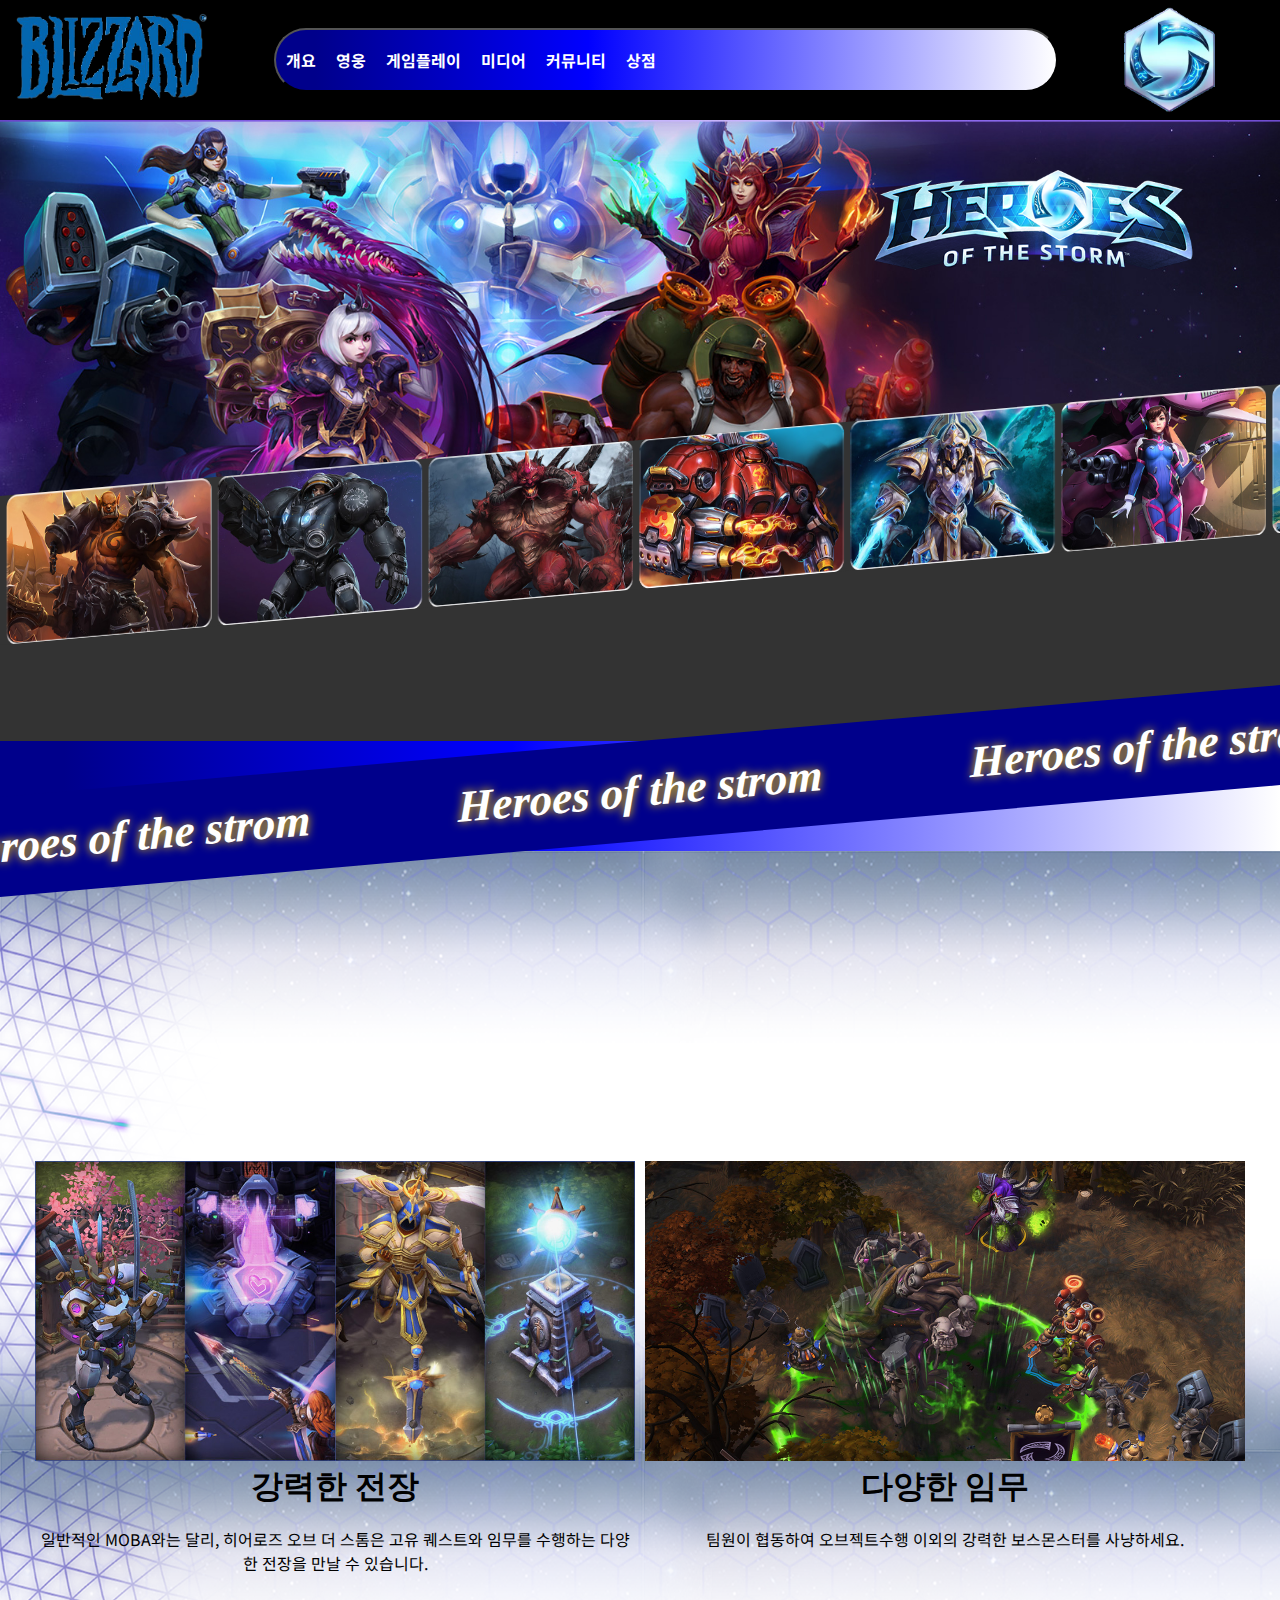
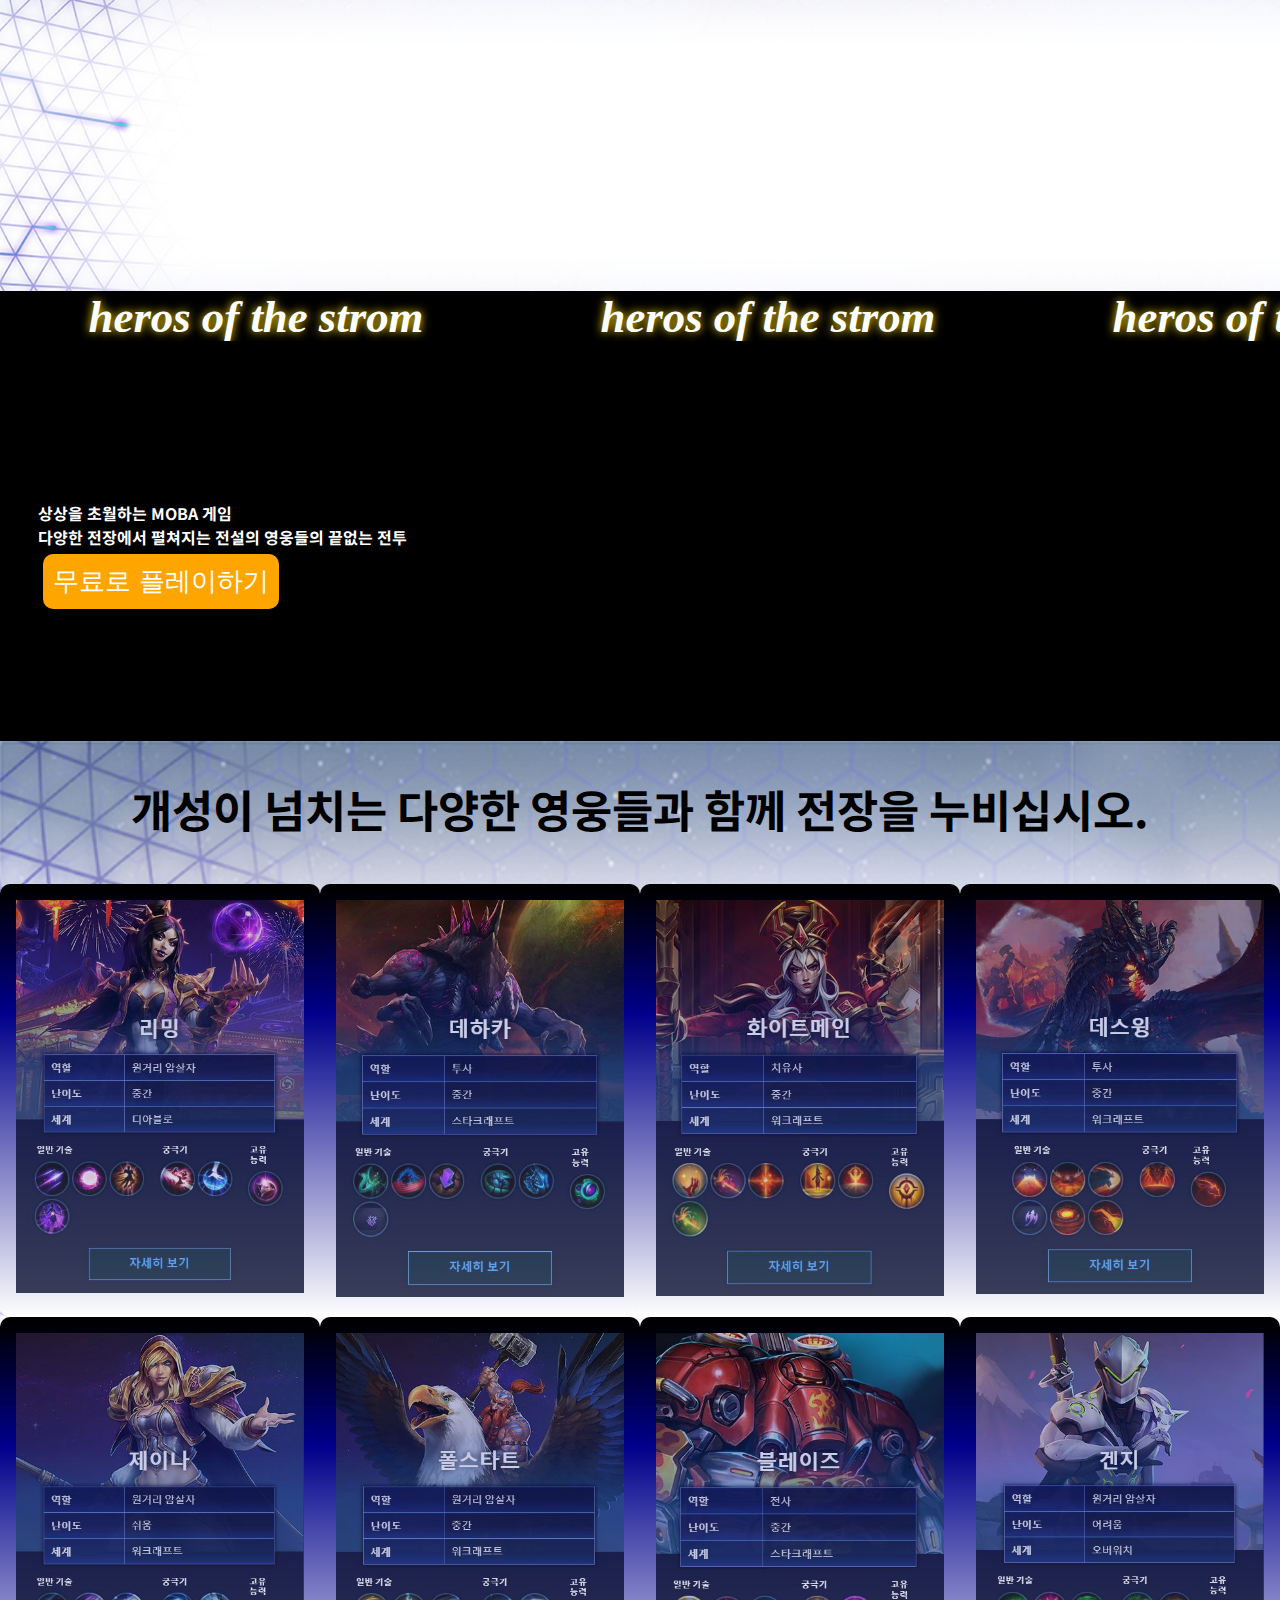
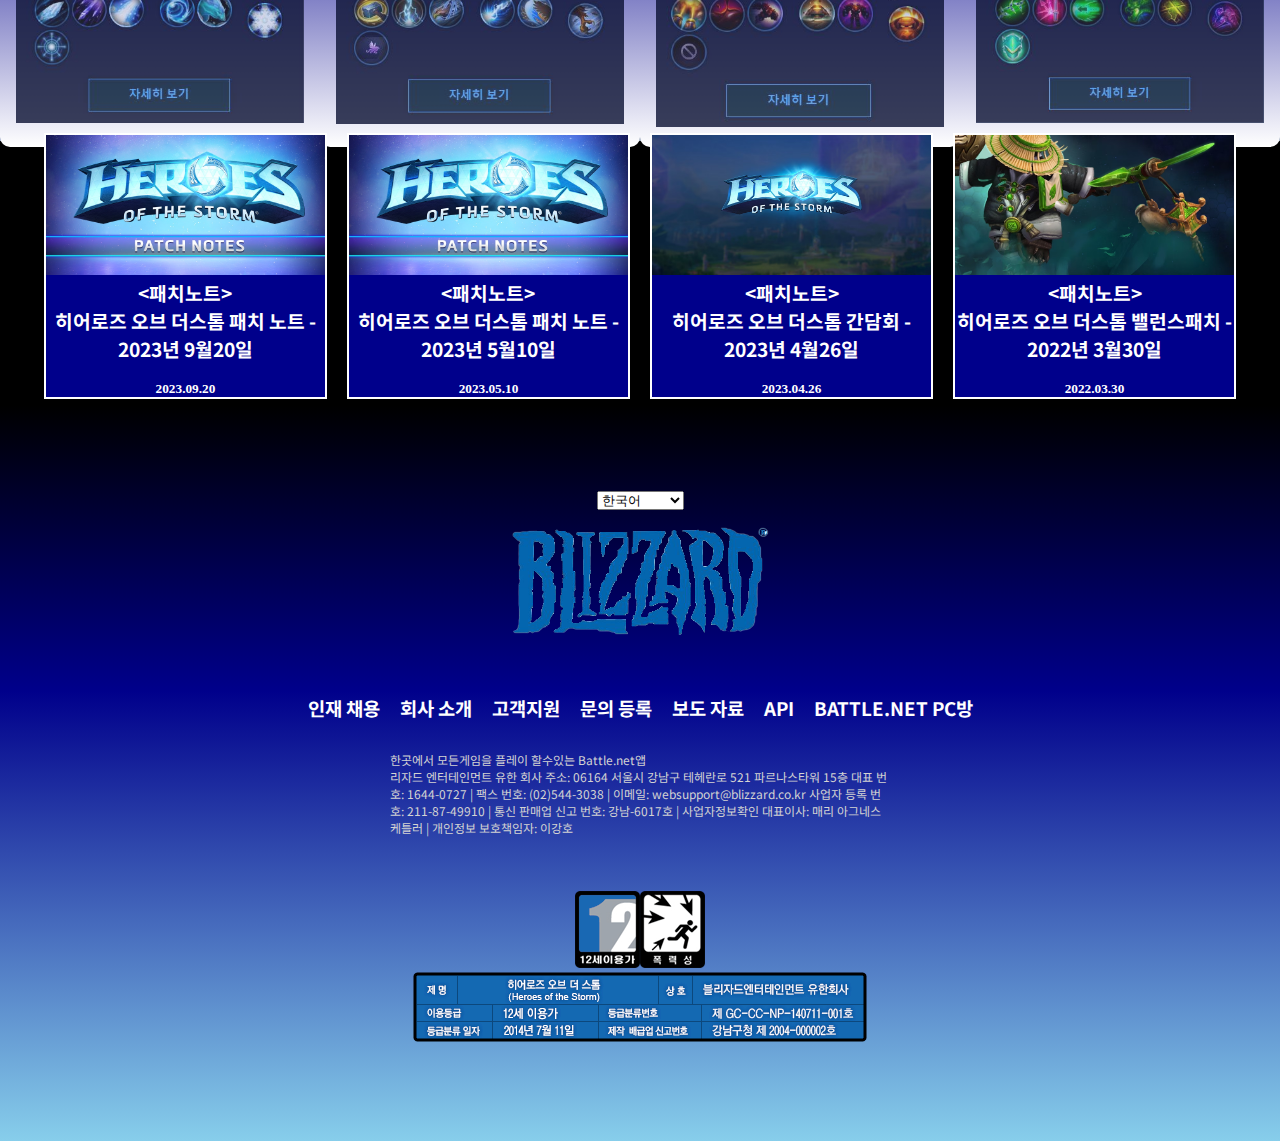
==== commit a47b878a: "2024.03.12" ====
--- a/index.html
+++ b/index.html
@@ -132,11 +132,11 @@
             <div class="band">
                 <div id="flowtext">
                     <ul class="list">
-                        <li>heros of the strom</li>
-                        <li>heros of the strom</li>
-                        <li>heros of the strom</li>
-                        <li>heros of the strom</li>
-                        <li>heros of the strom</li>
+                        <li>Heroes of the strom</li>
+                        <li>Heroes of the strom</li>
+                        <li>Heroes of the strom</li>
+                        <li>Heroes of the strom</li>
+                        <li>Heroes of the strom</li>
                     </ul>
                 </div>
             </div>
--- a/css/common.css
+++ b/css/common.css
@@ -51,7 +51,7 @@
 
          /* 푸터 */
          footer{width: 100%; height:650px; padding-top: 100px; background-image: linear-gradient(to  bottom, black 2%, darkblue 40%,skyblue); color: white; font-size: 3.0vw;}
-         .logo img{width:300px; height: 150px;}
+         .logo img{width:200px; height: 100px;}
          .footerone{height:400px; display: flex; flex-direction: column;   align-items: center;}
          .footerone ul{width:100%; display: flex; justify-content: space-around;   flex-wrap: wrap; margin: 10px;}
          .ulflex{display: flex; flex-wrap: wrap;}
--- a/css/main.css
+++ b/css/main.css
@@ -41,7 +41,7 @@
                        #flowtext{width: 100%; height: 50px; transform: skewY(-5deg); background-color: darkblue; overflow: hidden; display: flex; align-items: center; justify-content: center; position: relative;}
             
                        .band ul {width:200%; display:flex; justify-content: space-around; position: absolute; animation:flowRolling 15s infinite linear; } 
-                       .band ul li {font-size: 3.5vw; color: white; line-height: 100px;}
+                       .band ul li {font-size: 3.5vw; color: white; line-height: 100px; text-shadow: 0 0 10px gold; font-style: oblique; font-weight: bold;}
                        @keyframes flowRolling {
                            from   { transform: translateX(0%); }
                            to { transform: translateX(-20%); }
@@ -51,7 +51,7 @@
                        /* 게임소개 이미지 */
                        
                        .introduceimage{width: 100%; height: 730px; display: flex; justify-content:center; align-items: center; flex-wrap: wrap; background-image:url(../img/backgroundimg.png);padding: 20px 0;
-                       background-size: cover;}
+                        background-size: cover;}
             
                        .introduceimage div{width: 500px; height: 370px; margin: 5px;  overflow: hidden; text-align: center;}
                        .introimage1 img{width: 100%;}
@@ -61,7 +61,8 @@
                        /* 플로우텍스트2 */
                        #flowtext2{width: 100%; height: 50px; position: relative; overflow: hidden; background-color: black;}
                        #flowtext2 ul {width: 200%; display:flex; justify-content: space-around; position: absolute;  animation:flowRolling 15s infinite linear;} 
-                       #flowtext2 ul li {font-size:3.5vw; color: white;}
+                       #flowtext2 ul li {font-size:3.5vw; color: white;
+                        text-shadow: 0 0 10px gold; font-style: oblique; font-weight: bold;}
                      
                        /* 플레잉비디오 */
                        .playingvideo{width: 100%; height: 300px; margin: 0 auto; display: flex; justify-content: center; background-color: black; position: relative; }
@@ -120,7 +121,7 @@
                        /*------------------------------------------694*/
                           
                        }
-                       @media (min-width:694px) and (max-width:980px){
+                       @media (min-width:694px) and (max-width:1400px){
                         #slider{clear: both; width: 100%; height:48.5vw; position: relative;
                             background-repeat: no-repeat;  background-image:url('../img/backgroundimg.jpg'); background-size: 120%; }
                        #slider div:nth-of-type(1) img{ float: right; padding: 50px; height:7.8vw; }
@@ -155,7 +156,7 @@
                        #flowtext{width: 100%; height: 100px; transform: skewY(-5deg); background-color: darkblue; overflow: hidden; display: flex; align-items: center; justify-content: center; position: relative;}
             
                        .band ul {width:200%; display:flex; justify-content: space-around; position: absolute; animation:flowRolling 15s infinite linear; } 
-                       .band ul li {font-size: 3.5vw; color: white; line-height: 100px;}
+                       .band ul li {font-size: 3.5vw; color: white; line-height: 100px; text-shadow: 0 0 10px gold; font-style: oblique; font-weight: bold;}
                        @keyframes flowRolling {
                            from   { transform: translateX(0%); }
                            to { transform: translateX(-20%); }
@@ -175,7 +176,8 @@
                        /* 플로우텍스트2 */
                        #flowtext2{width: 100%; height: 50px; position: relative; overflow: hidden; background-color: black;}
                        #flowtext2 ul {width: 200%; display:flex; justify-content: space-around; position: absolute;  animation:flowRolling 15s infinite linear;} 
-                       #flowtext2 ul li {font-size:3.5vw; color: white;}
+                       #flowtext2 ul li {font-size:3.5vw; color: white;
+                        text-shadow: 0 0 10px gold; font-style: oblique; font-weight: bold;}
                      
                        /* 플레잉비디오 */
                        .playingvideo{width: 100%; height: 400px; margin: 0 auto; display: flex; justify-content: center; background-color: black; position: relative; }
@@ -239,7 +241,7 @@
 
 
 
-                       @media (min-width:981px){
+                       @media (min-width:1400px){
                         /* 슬라이더 */
                         #slider{clear: both; width: 100%; height:48.5vw; position: relative;
                             background-repeat: no-repeat;  background-image:url('../img/backgroundimg.jpg'); background-size: 120%; }
@@ -275,7 +277,7 @@
                        #flowtext{width: 100%; height: 100px; transform: skewY(-5deg); background-color: darkblue; overflow: hidden; display: flex; align-items: center; justify-content: center; position: relative;}
             
                        .band ul {width:200%; display:flex; justify-content: space-around; position: absolute; animation:flowRolling 15s infinite linear; } 
-                       .band ul li {font-size: 3.5vw; color: white; line-height: 100px;}
+                       .band ul li {font-size: 3.5vw; color: white; line-height: 100px; text-shadow: 0 0 10px gold; font-style: oblique; font-weight: bold;}
                        @keyframes flowRolling {
                            from   { transform: translateX(0%); }
                            to { transform: translateX(-20%); }
@@ -285,7 +287,7 @@
                  
                        /* 게임소개 이미지 */
                        
-                       .introduceimage{width: 100%; height: 500px; display: flex; justify-content:center; align-items: center; background-image:url(../img/backgroundimg.png);padding: 20px 0;}
+                       .introduceimage{width: 100%; height: 500px; display: flex; justify-content:center; align-items: center; background-image:url(../img/backgroundimg.png);padding: 20px 0; background-size: cover;}
             
                        .introduceimage div{width: 600px; height: 420px; margin: 5px;  overflow: hidden; text-align: center;}
                        
@@ -295,12 +297,13 @@
                       
             
                        /* 플로우텍스트2 */
-                       #flowtext2{width: 100%; height: 80px; position: relative; overflow: hidden; background-color: black;}
+                       #flowtext2{width: 100%; height: 100px; position: relative; overflow: hidden; background-color: black;}
                        #flowtext2 ul {width: 200%; display:flex; justify-content: space-around; position: absolute;  animation:flowRolling 15s infinite linear;} 
-                       #flowtext2 ul li {font-size:3.5vw; color: white;}
+                       #flowtext2 ul li {font-size:3.5vw; color: white;
+                        text-shadow: 0 0 10px gold; font-style: oblique; font-weight: bold;}
                      
                        /* 플레잉비디오 */
-                       .playingvideo{width: 100%; height: 650px; margin: 0 auto; display: flex; justify-content: center; background-color: black; position: relative; }
+                       .playingvideo{width: 100%; height: 900px; margin: 0 auto; display: flex; justify-content: center; background-color: black; position: relative; }
                        .playingvideo video {width: 80%;}
                        .videotext{width:30%;height: 20%; position: absolute; top: 50%; left: 15%; }
                        .videotext h3{color: white;}
@@ -324,8 +327,8 @@
                       
                        
                        /* 케릭터정보 */
-                       .character{width: 100%; height:600px; 
-                       background-image:url(../img/backgroundimg.png);background-repeat: no-repeat;}
+                       .character{width: 100%; height:700px; 
+                       background-image:url(../img/backgroundimg.png);  background-size: cover;}
                        .character h3{text-align: center; line-height: 100px; font-size: 30px;}
                        .container{width:100%; height: 500px; display:flex; justify-content: center; align-items: center;}
                        .character img{width: 100%;}
@@ -345,7 +348,7 @@
                          }
             
                        /* 스크린샷  */
-                       .screenshot{width:100%; height:350px; margin: 0 auto; display: flex; justify-content: center; align-items: center;background-color: black; }
+                       .screenshot{width:100%; height:500px; margin: 0 auto; display: flex; justify-content: center; align-items: center;background-color: black; }
                        .screenshot a{width:21.8vw; margin: 10px; justify-content: center; align-items: center; text-align: center; background-color:darkblue;border: 2px solid white;}
                        .screenshot>div{width: 100%;}
                        .screenshot article{width: 100%; color: white;}
@@ -354,99 +357,4 @@
                        }
                        
 
-            /* 슬라이더 */
-            /* #slider{clear: both; width: 100%; height:48.5vw; position: relative;
-                background-repeat: no-repeat;  background-image:url('../img/backgroundimg.jpg'); background-size: 120%; }
-           #slider div:nth-of-type(1) img{ float: right; padding: 50px; height:7.8vw; }
-           
-    
-           .animation{width: 100%; height: 13vw; position: absolute; left: 0; bottom: 10.5vw; transform: skewY(-5deg); background-image: url(../img/animation.png); background-size: 150% 90%; background-repeat: repeat-x; animation: rotate 300s linear infinite;
-           background-color:#333;}
-               
-           @keyframes rotate{
-               from{
-                   background-position: 0 center;
-               }
-               to{
-                   background-position: -10000px center;
-               }
-           }
-           
-           .animation2{width: 100%; height: 15vw; position: absolute; left: 0; bottom: -3.15vw; transform: skewY(-5deg); background-color:#333; background-image: url(../img/ani12345.png); background-size: 250% 100%; background-repeat: repeat-x; animation: rotate2 300s linear infinite}
-
-           @keyframes rotate2{
-               from{
-                   background-position: 0 center ;
-               }
-               to{
-                   background-position: 10000px center;
-               }
-           } */
-
-           /* 밴드 */
-           /* .band{width:100%; height:110px; position: relative; background-color: blue;  background-image: linear-gradient(to right, darkblue 5%, blue 40%,white);}
-
-           #flowtext{width: 100%; height: 100px; transform: skewY(-5deg); background-color: darkblue; overflow: hidden; display: flex; align-items: center; justify-content: center; position: relative;}
-
-           .band ul {width:200%; display:flex; justify-content: space-around; position: absolute; animation:flowRolling 15s infinite linear; } 
-           .band ul li {font-size: 3.5vw; color: white; line-height: 100px;}
-           @keyframes flowRolling {
-               from   { transform: translateX(0%); }
-               to { transform: translateX(-20%); }
-             } */
-           
-
-           /* -------------------- 메인 페이지 시작 --------------------*/
-           /* 게임소개 이미지 */
-           
-           /* .introduceimage{width: 100%; height: 500px; display: flex; justify-content:center; align-items: center; background-image:url(../img/backgroundimg.png);padding: 20px 0;}
-
-           .introduceimage div{width: 650px; height: 420px; margin: 5px; background-color: goldenrod; overflow: hidden; text-align: center;}
-           .introduceimage div:nth-of-type(2){line-height: 20px; display: flex; align-items: center;}
-           .introduceimage img{width: 100%;}
-           */
-
-           /* 플로우텍스트2 */
-           /* #flowtext2{width: 100%; height: 80px; position: relative; overflow: hidden; background-color: black;}
-           #flowtext2 ul {width: 200%; display:flex; justify-content: space-around; position: absolute;  animation:flowRolling 15s infinite linear;} 
-           #flowtext2 ul li {font-size:3.5vw; color: white;} */
-         
-           /* 플레잉비디오 */
-           /* .playingvideo{width: 100%; height: 650px; margin: 0 auto; display: flex; justify-content: center; background-color: black; position: relative; }
-           .playingvideo video {width: 80%;}
-           .videotext{width:30%;height: 20%; position: absolute; top: 50%; left: 15%;}
-           .videotext h3{color: white;}
-            */
-           /* 케릭터정보 */
-           /* .character{width: 100%; height:600px; 
-           background-image:url(../img/backgroundimg.png);background-repeat: no-repeat;}
-           .character h3{text-align: center; line-height: 100px; font-size: 30px;}
-           .container{width:100%; height: 500px; display:flex; justify-content: center; align-items: center;}
-           .character img{width: 100%;}
-             .characterbox {
-               color: white;
-               text-align: center;
-               border-radius: 10px;
-               padding: 1rem;
-               background-color: blue;  background-image: linear-gradient(to bottom, black 1%, darkblue 30%,white);
-               flex: 1;
-               transition: 0.5s ease-in-out;
-             }
-             
-             .characterbox:hover {
-               flex:1.7;
-               cursor: pointer;
-             } */
-
-           /* 스크린샷  */
-           /* .screenshot{width:100%; height:500px; margin: 0 auto; display: flex; justify-content: center; align-items: center;background-color: black; }
-           .screenshot a{width:415px; height: 340px; margin: 10px; justify-content: center; align-items: center; text-align: center; background-color:darkblue;border: 2px solid white;}
-           .screenshot>div{width: 100%;}
-           .screenshot article{width: 100%; color: white;}
-           .screenshot img{width: 100%;} */
-
-
-          
-
-            
-            +           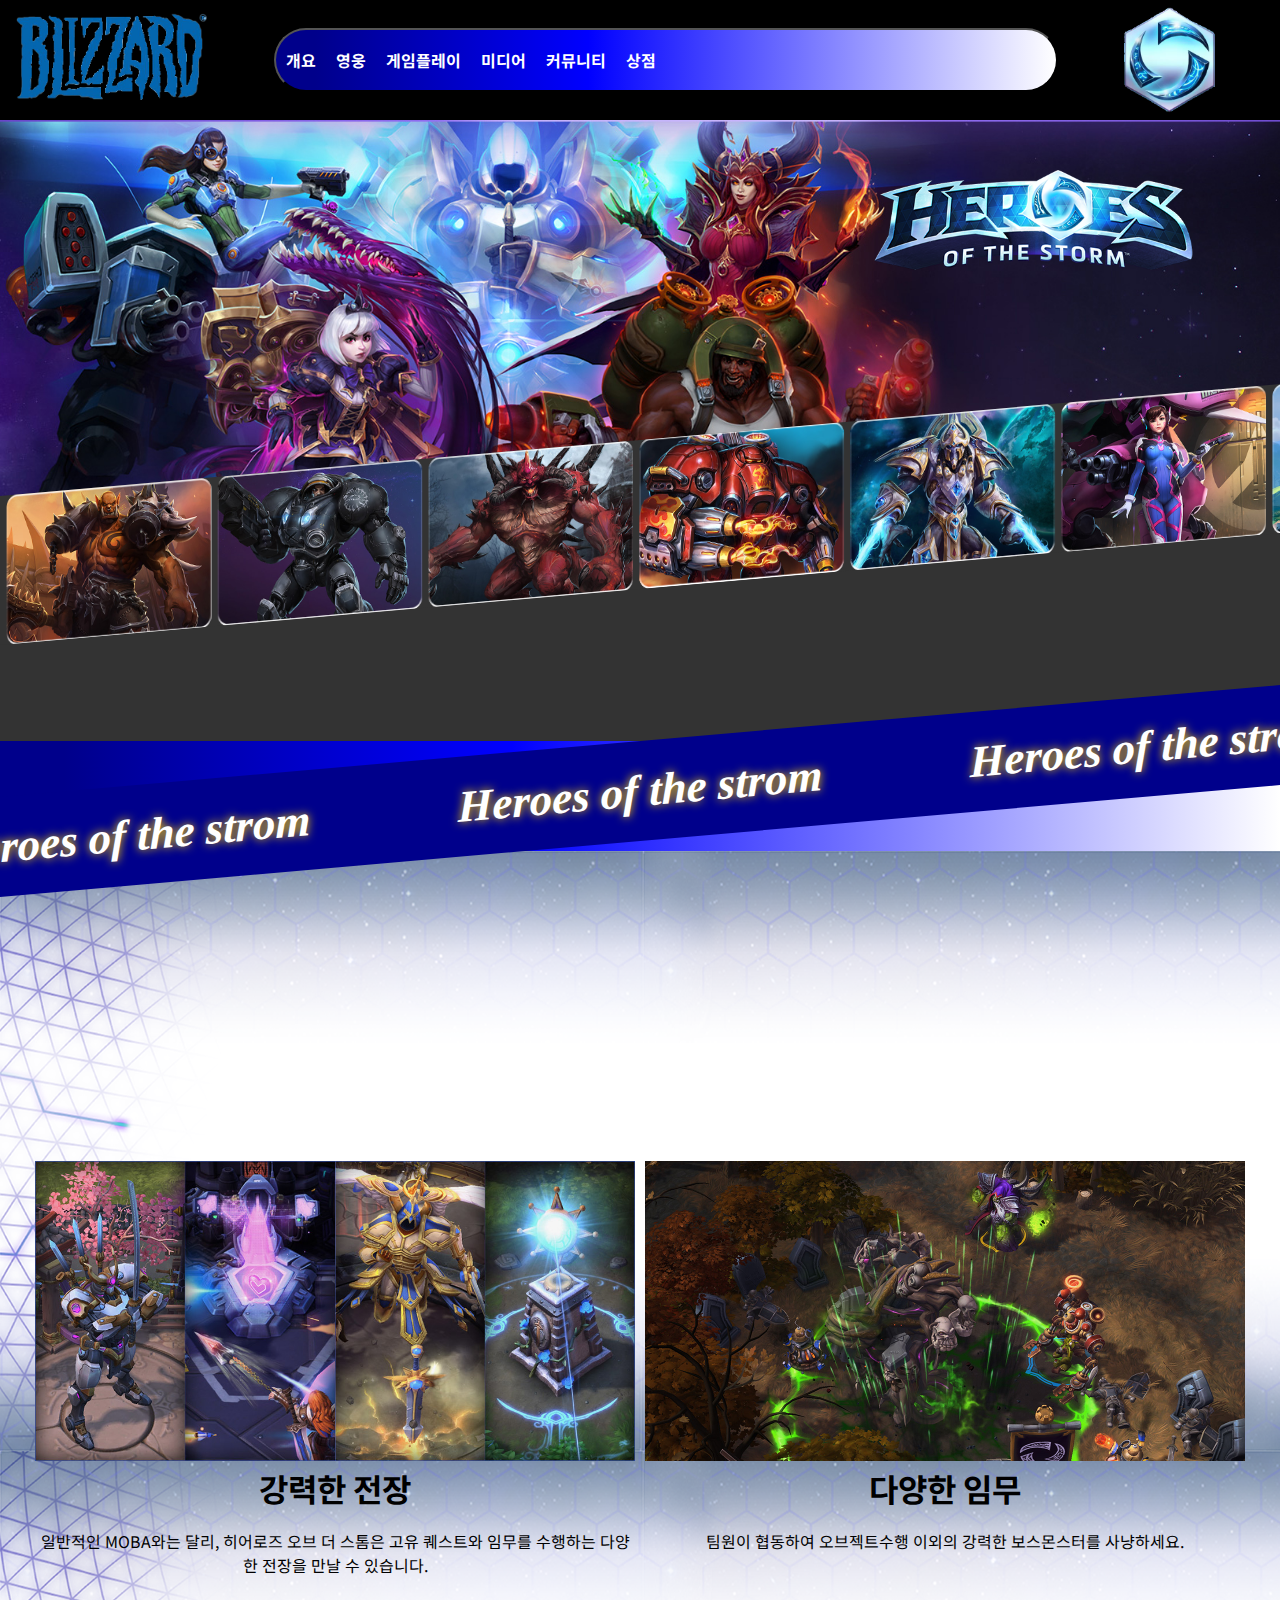
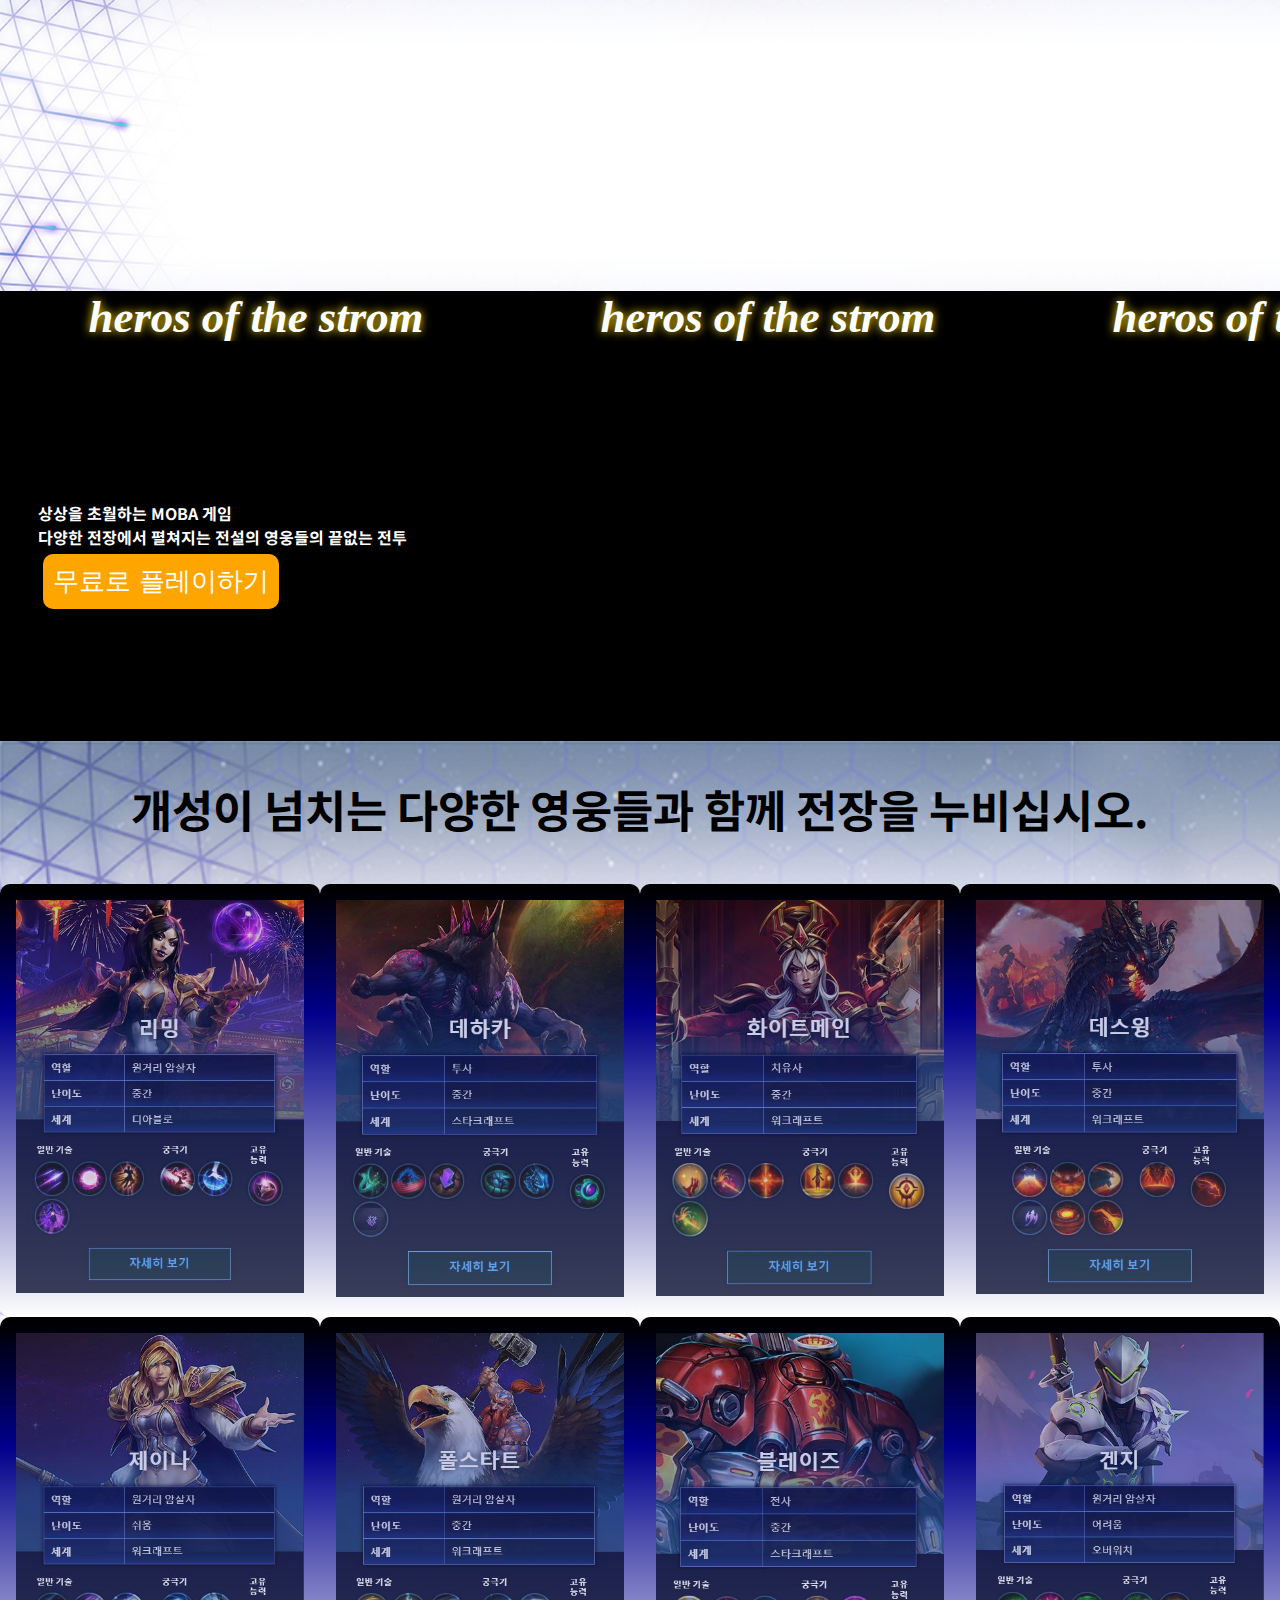
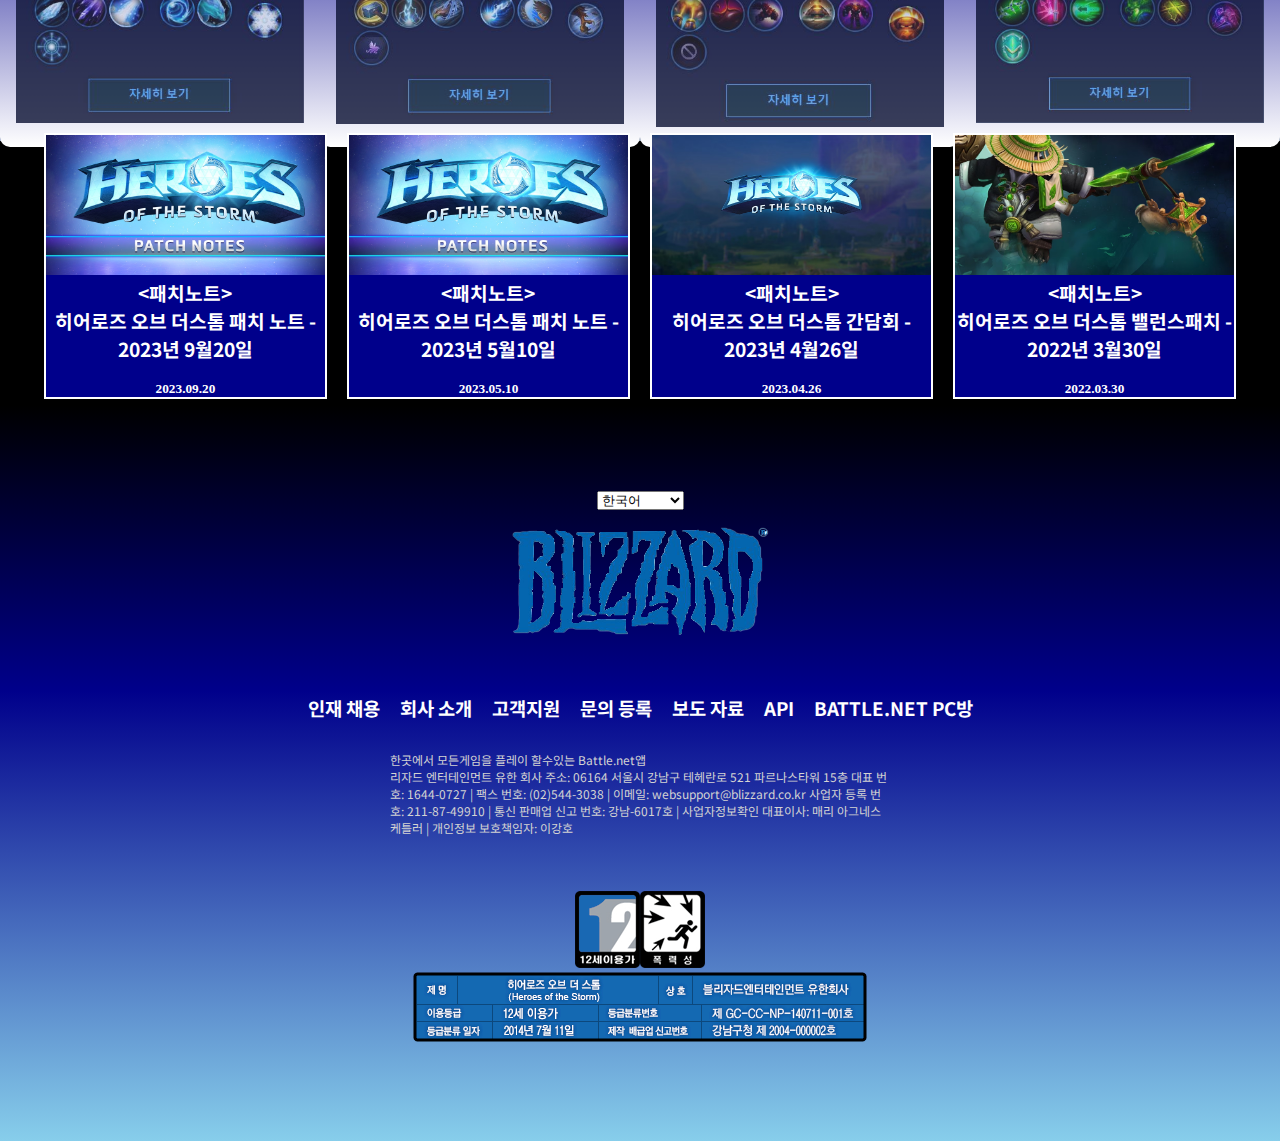
==== commit 1ab88fec: "2024.03.12end" ====
--- a/index.html
+++ b/index.html
@@ -4,7 +4,7 @@
     <head>
         <meta charset="utf-8">
         <meta name="viewport" content="width=device-width, initial-scale=1.0">
-        <title>d</title>
+        <title>Heroes of the strom</title>
         <link href="css/common.css" rel="stylesheet">
         <link href="css/main.css" rel="stylesheet">
         <script src="https://ajax.aspnetcdn.com/ajax/jQuery/jquery-3.7.1.min.js"></script>
--- a/css/main.css
+++ b/css/main.css
@@ -2,7 +2,7 @@
             /* 폰트 */
             @import url('https://fonts.googleapis.com/css2?family=Noto+Sans+KR:wght@300;400;500&display=swap');
          
-            .ulbox.dropdownone li a,h4,h3,p{font-family: 'Noto Sans KR', sans-serif;}
+            .ulbox.dropdownone li a,h4,h3,p,h1{font-family: 'Noto Sans KR', sans-serif;}
           
                        /* 반응형적용 main.css */
                        #wrap{width: 100%;}
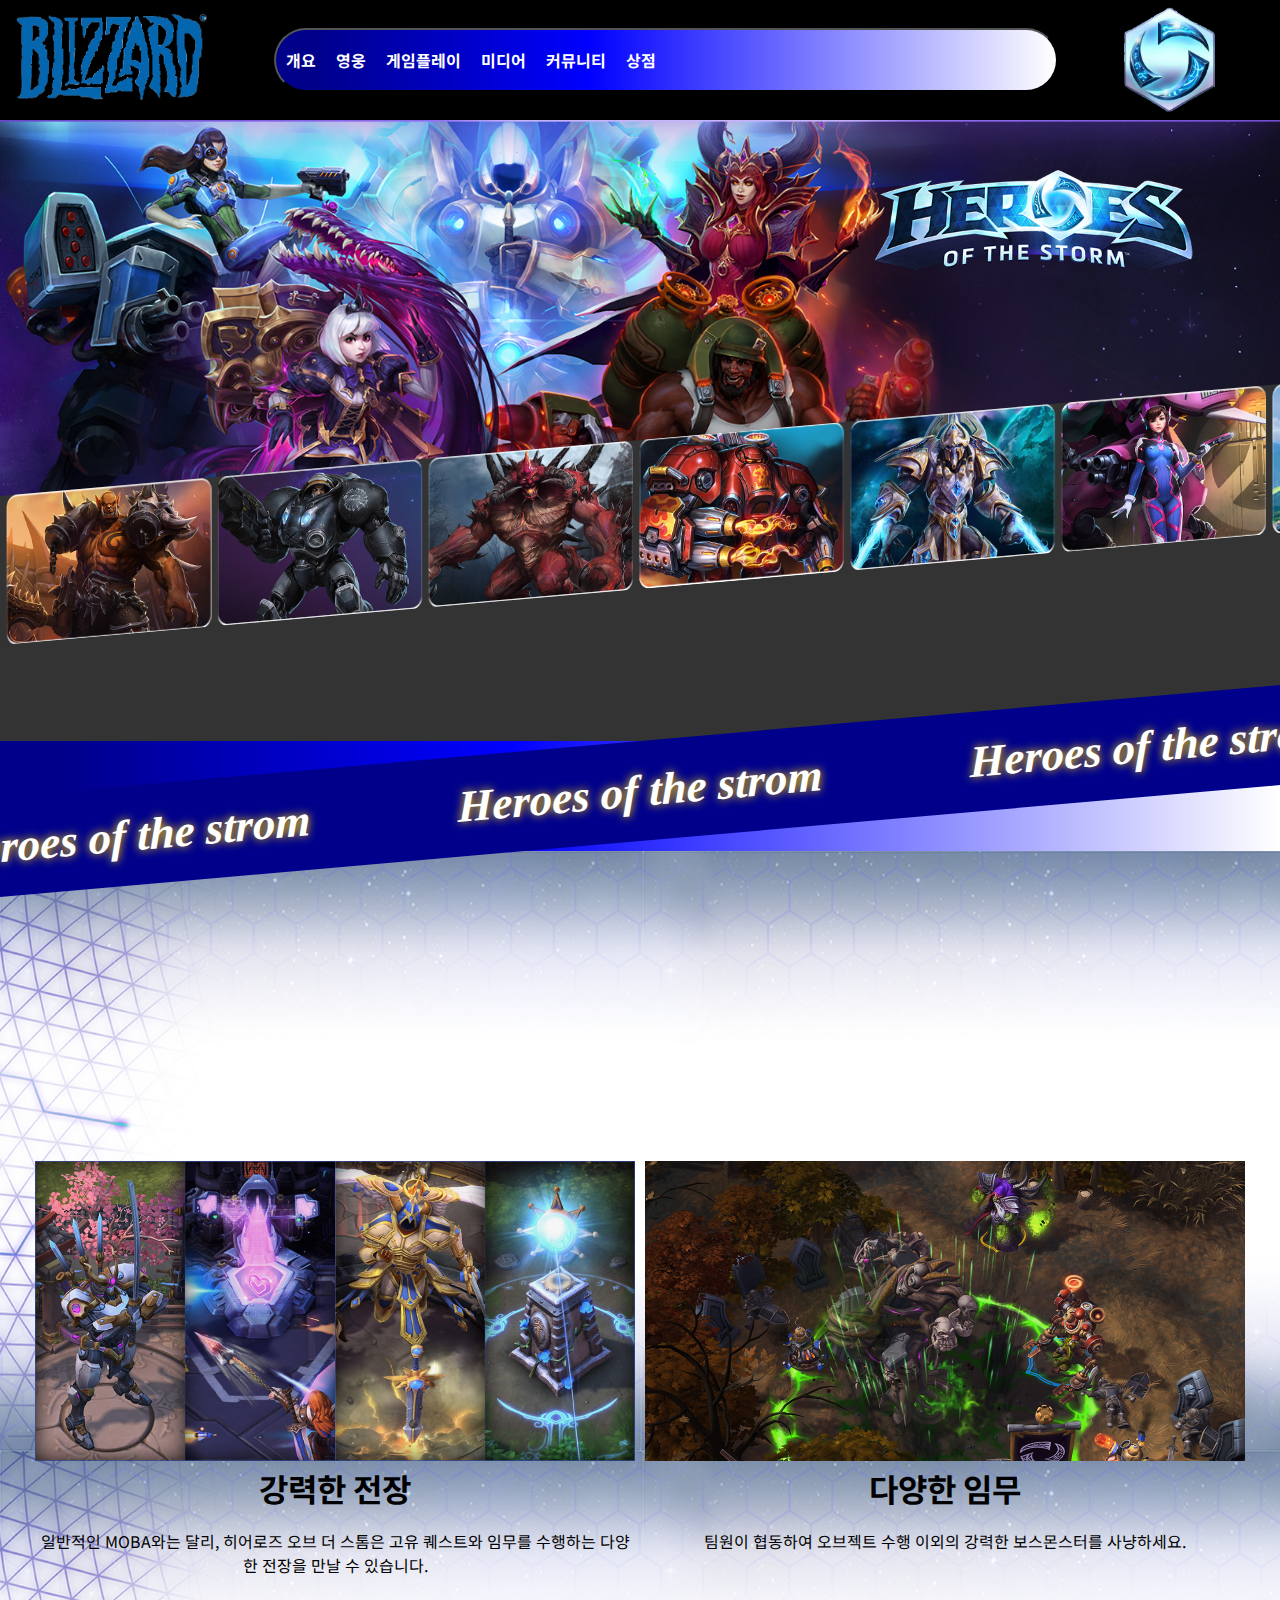
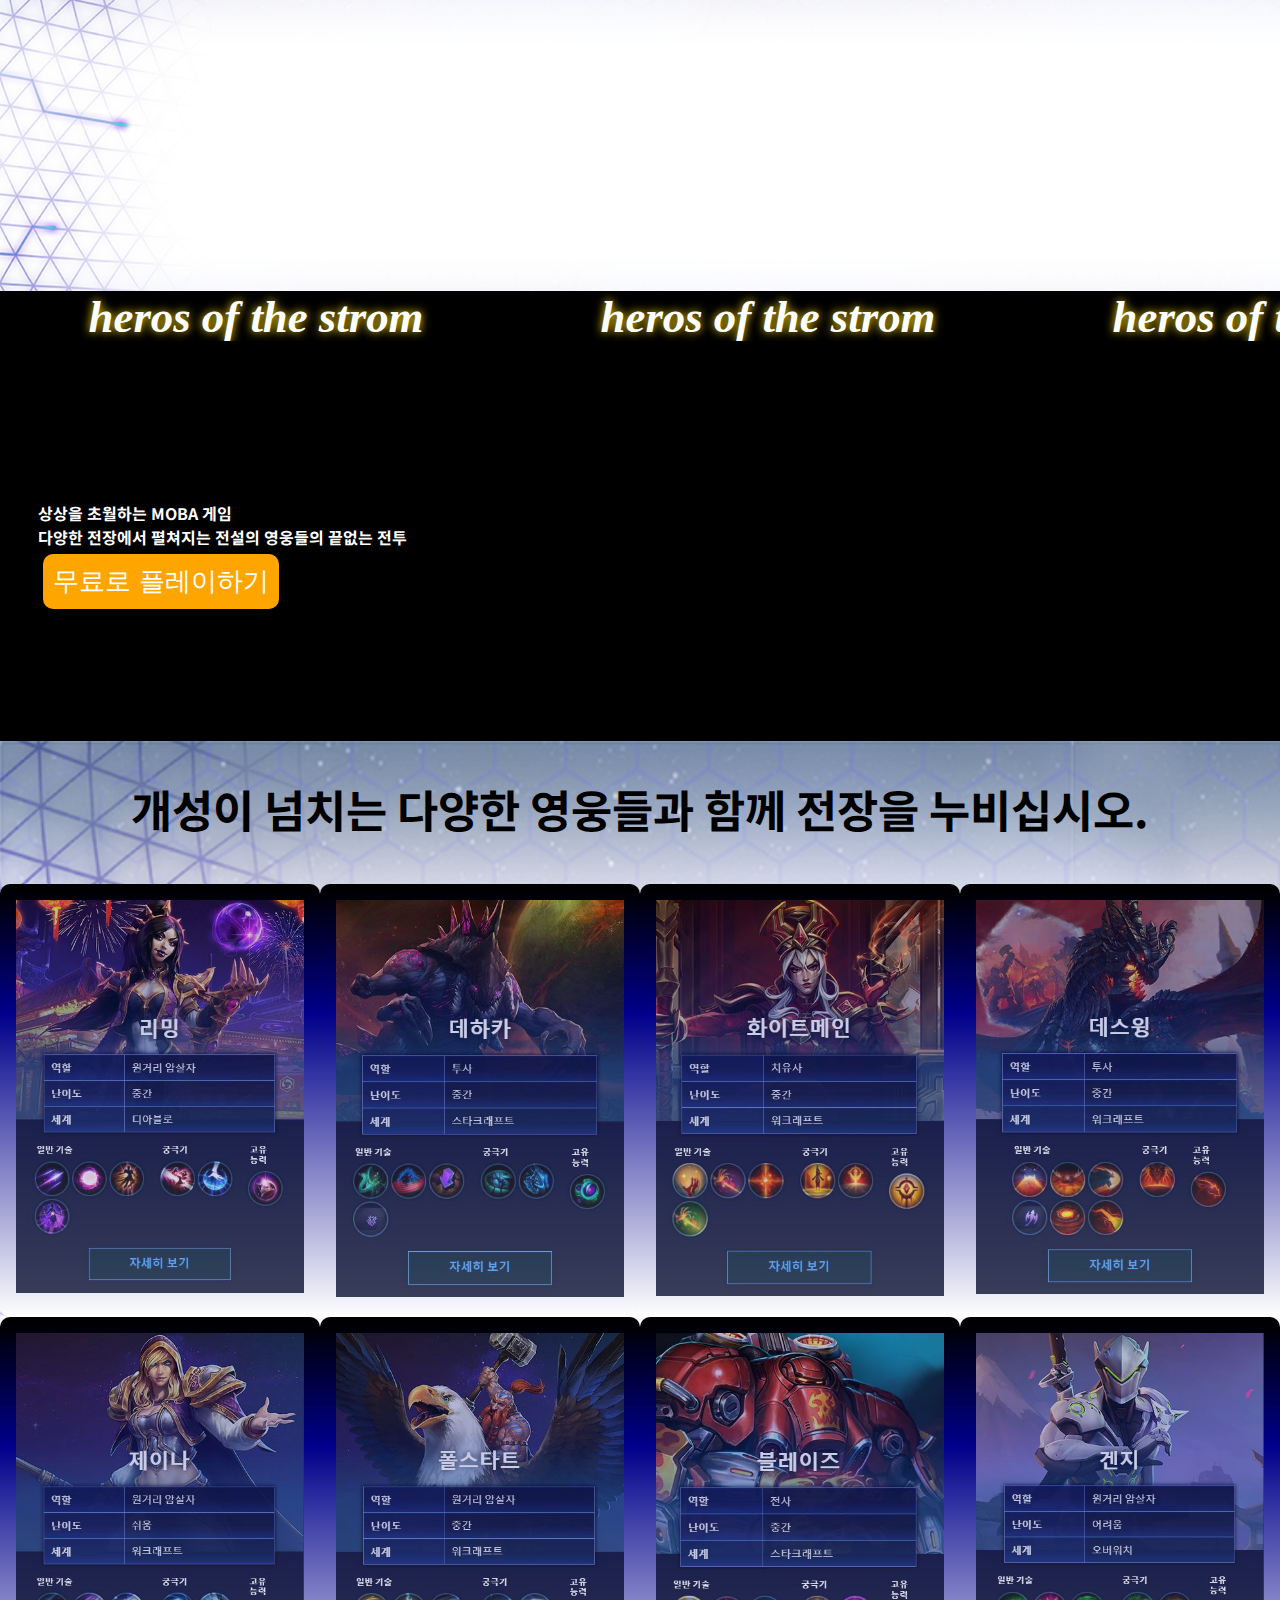
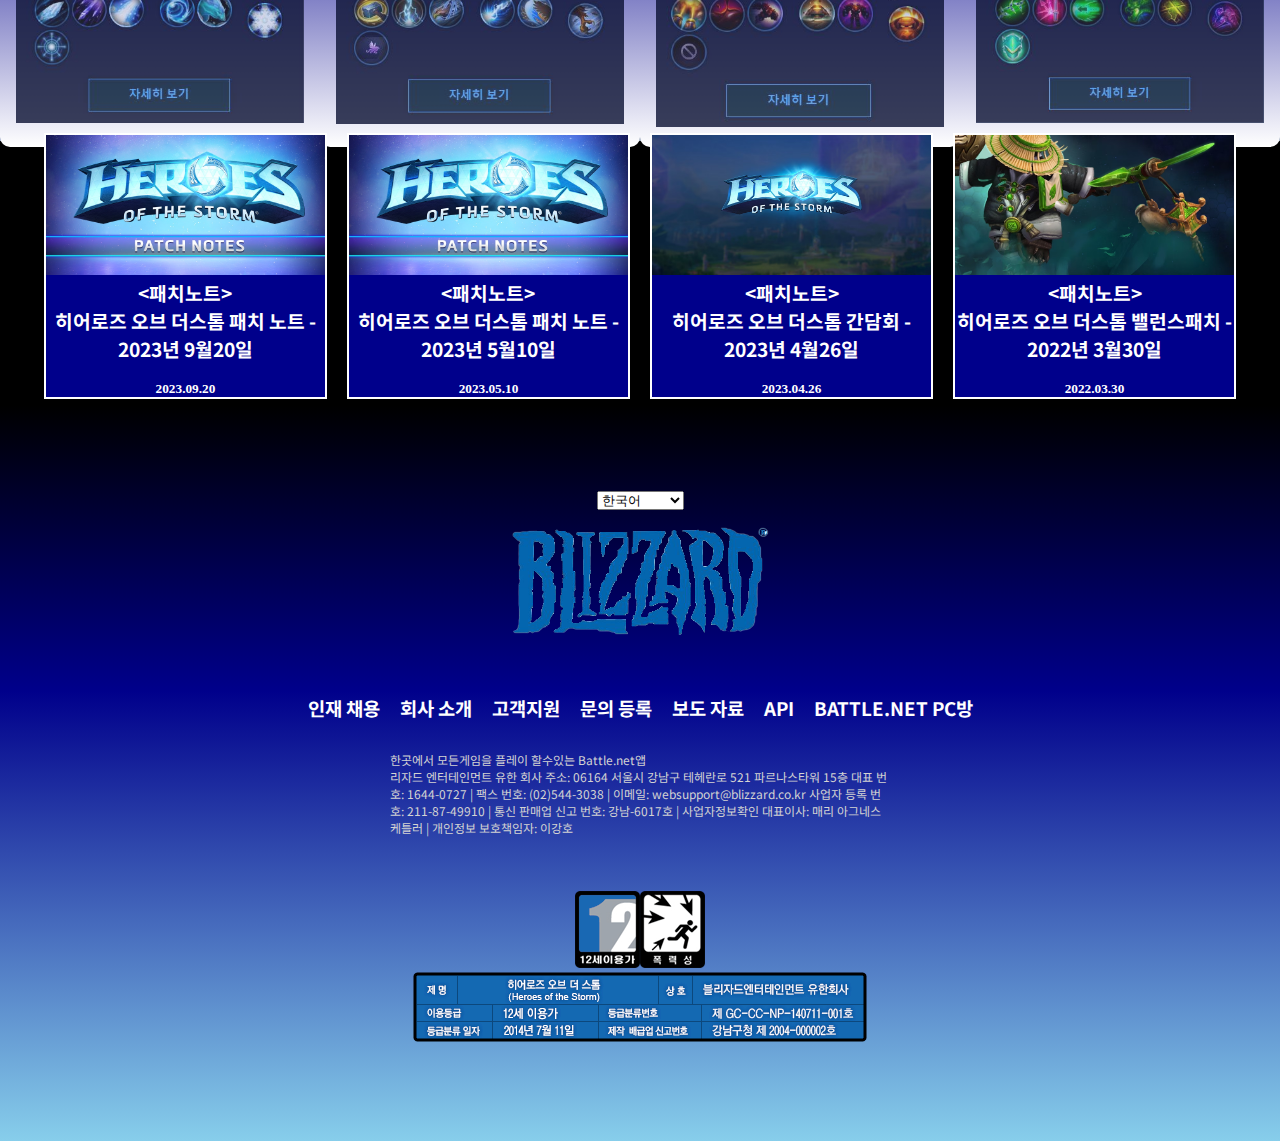
==== commit f80bfdfb: "2024.03.12Rmx" ====
--- a/index.html
+++ b/index.html
@@ -150,7 +150,7 @@
 
                     <div class="introimage2"><img src="img/ani11.jpg" alt="ani10">
                         <h1>다양한 임무</h1><br><p>팀원이 협동하여
-                            오브젝트수행 이외의 강력한 보스몬스터를 사냥하세요.
+                            오브젝트 수행 이외의 강력한 보스몬스터를 사냥하세요.
                         </p>
                     </div>
                   
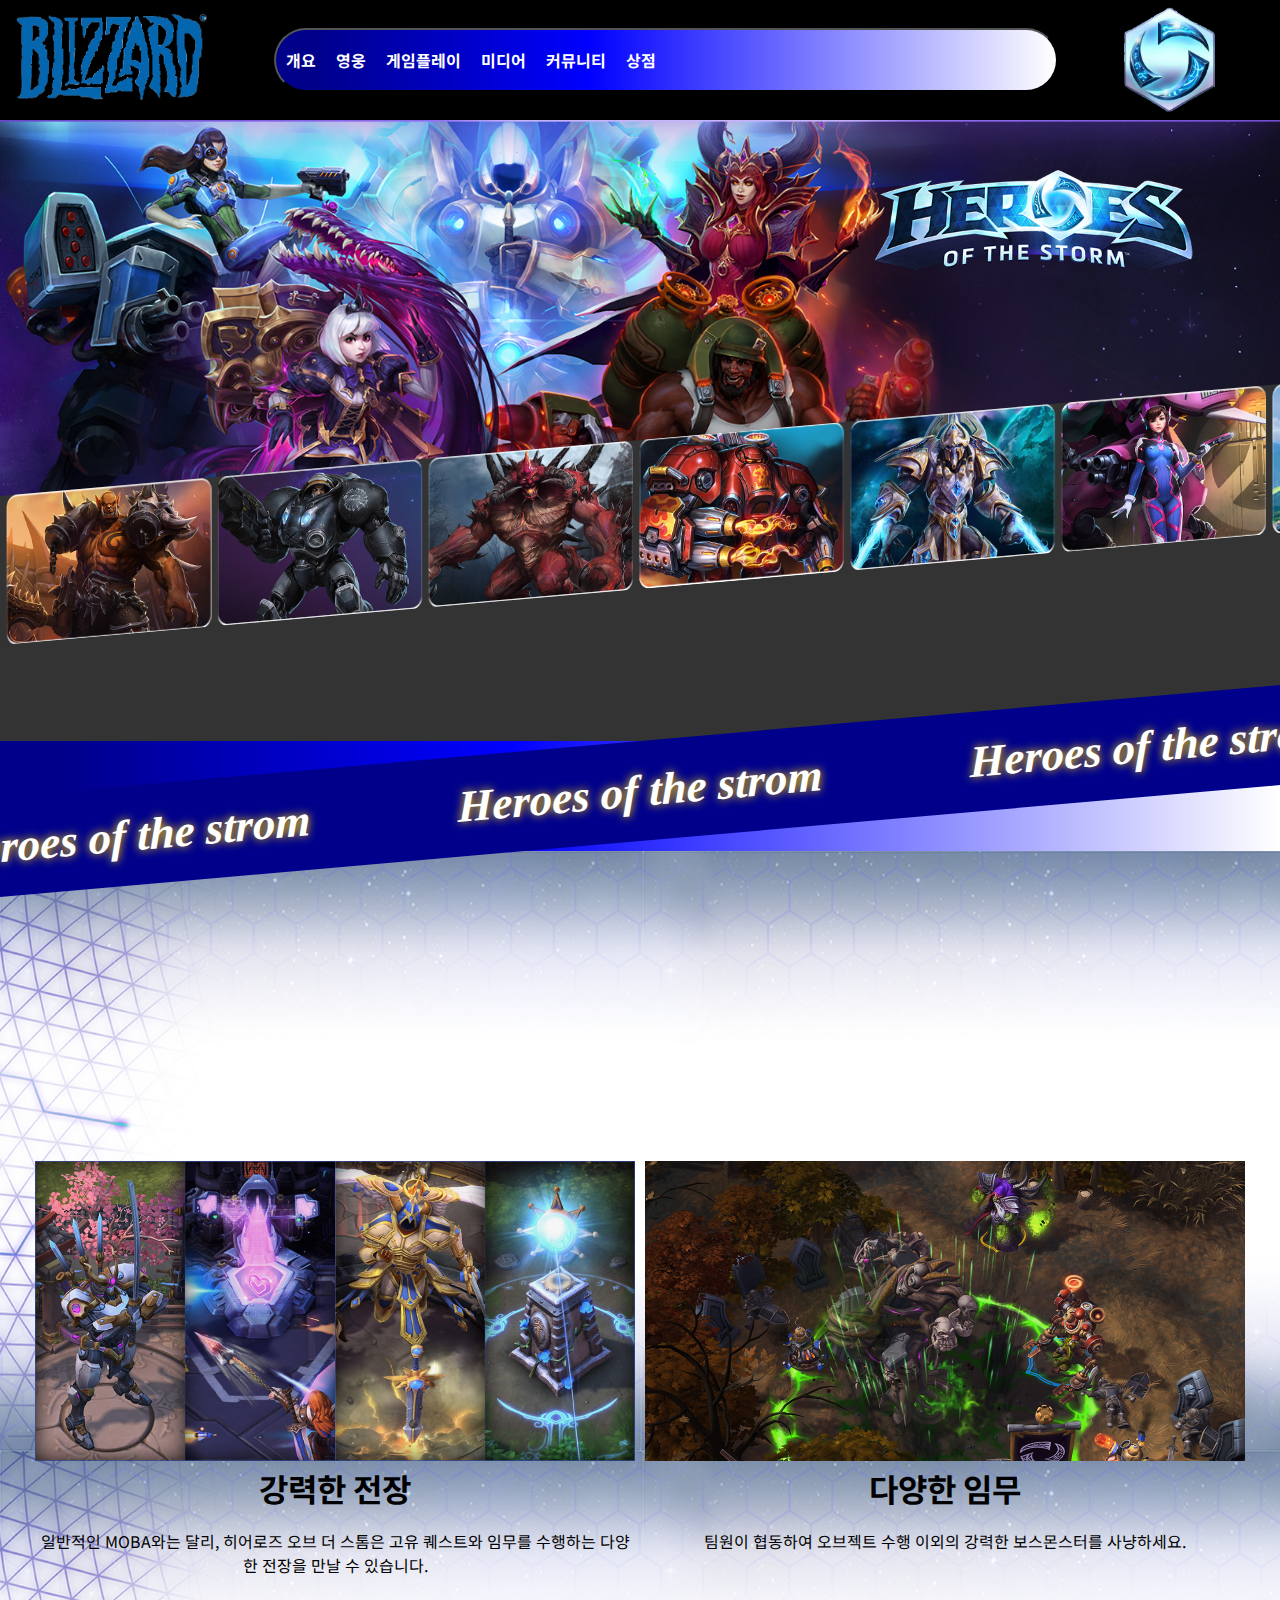
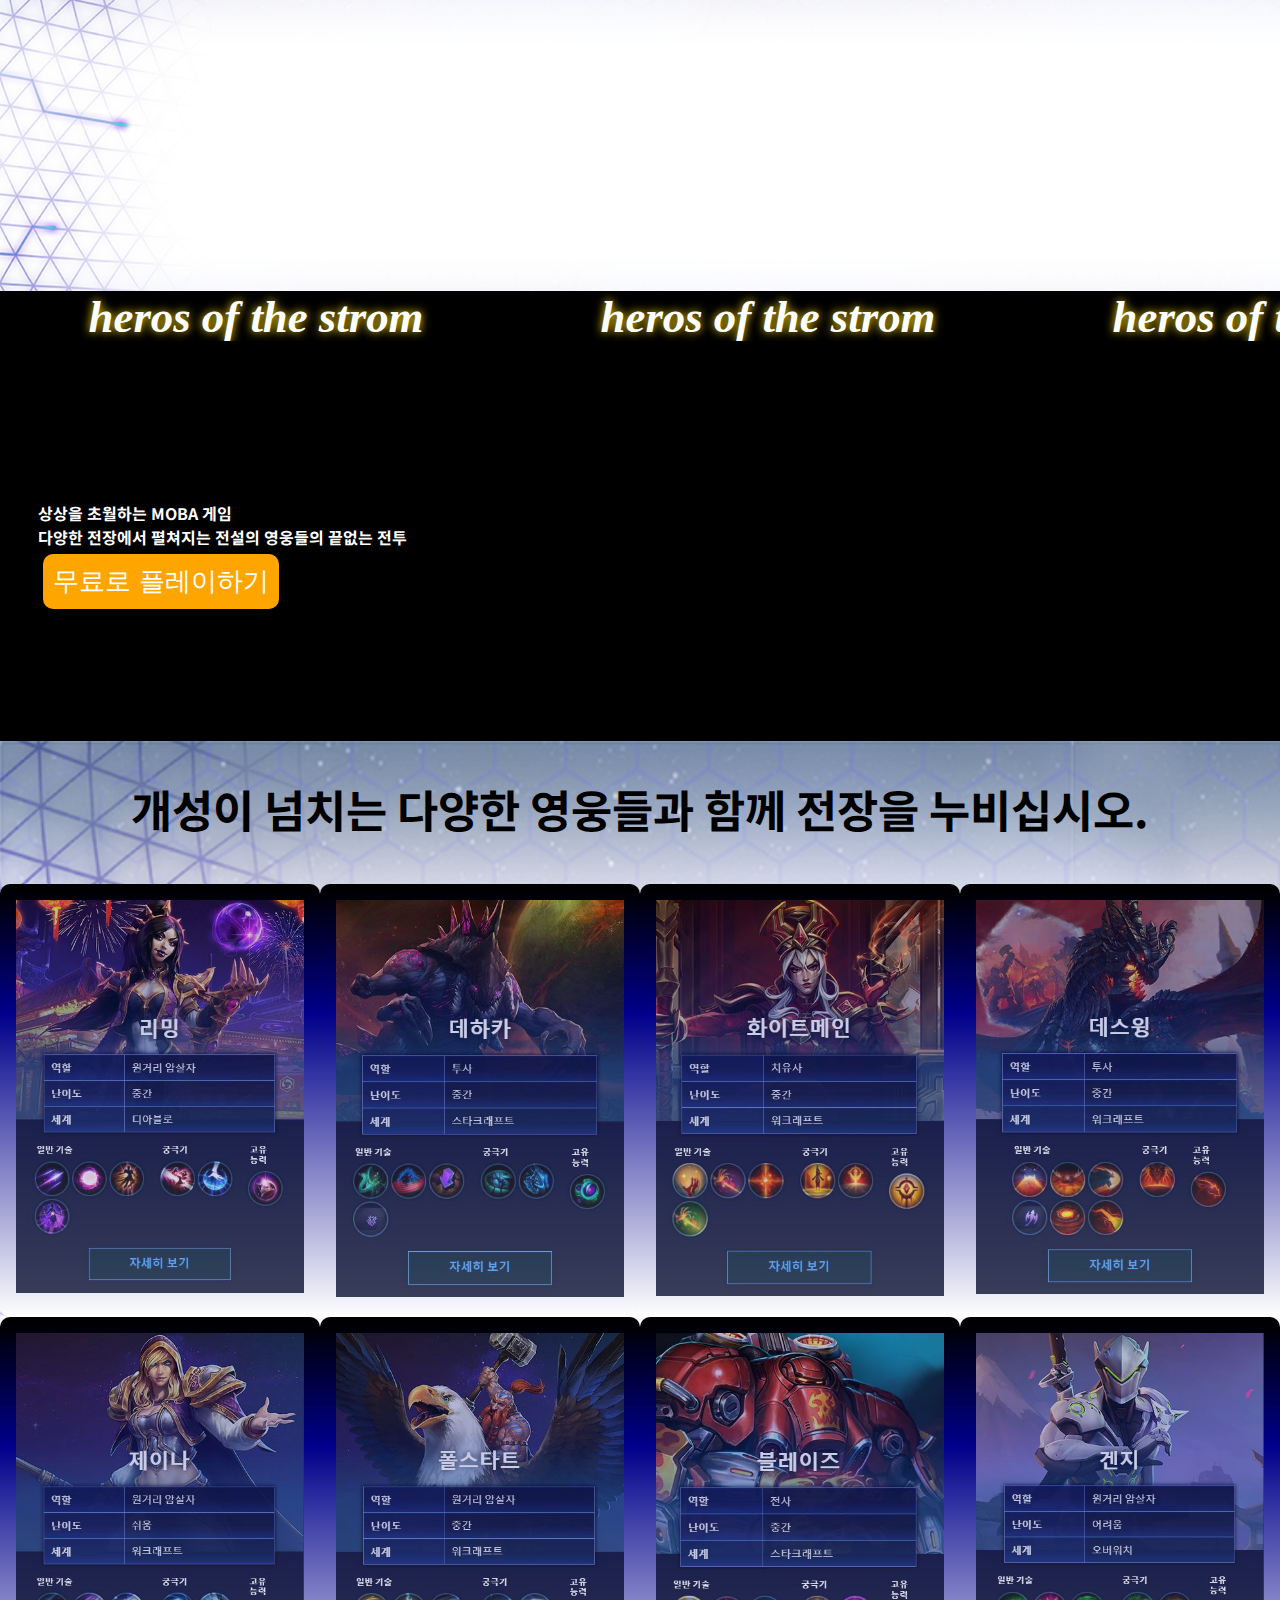
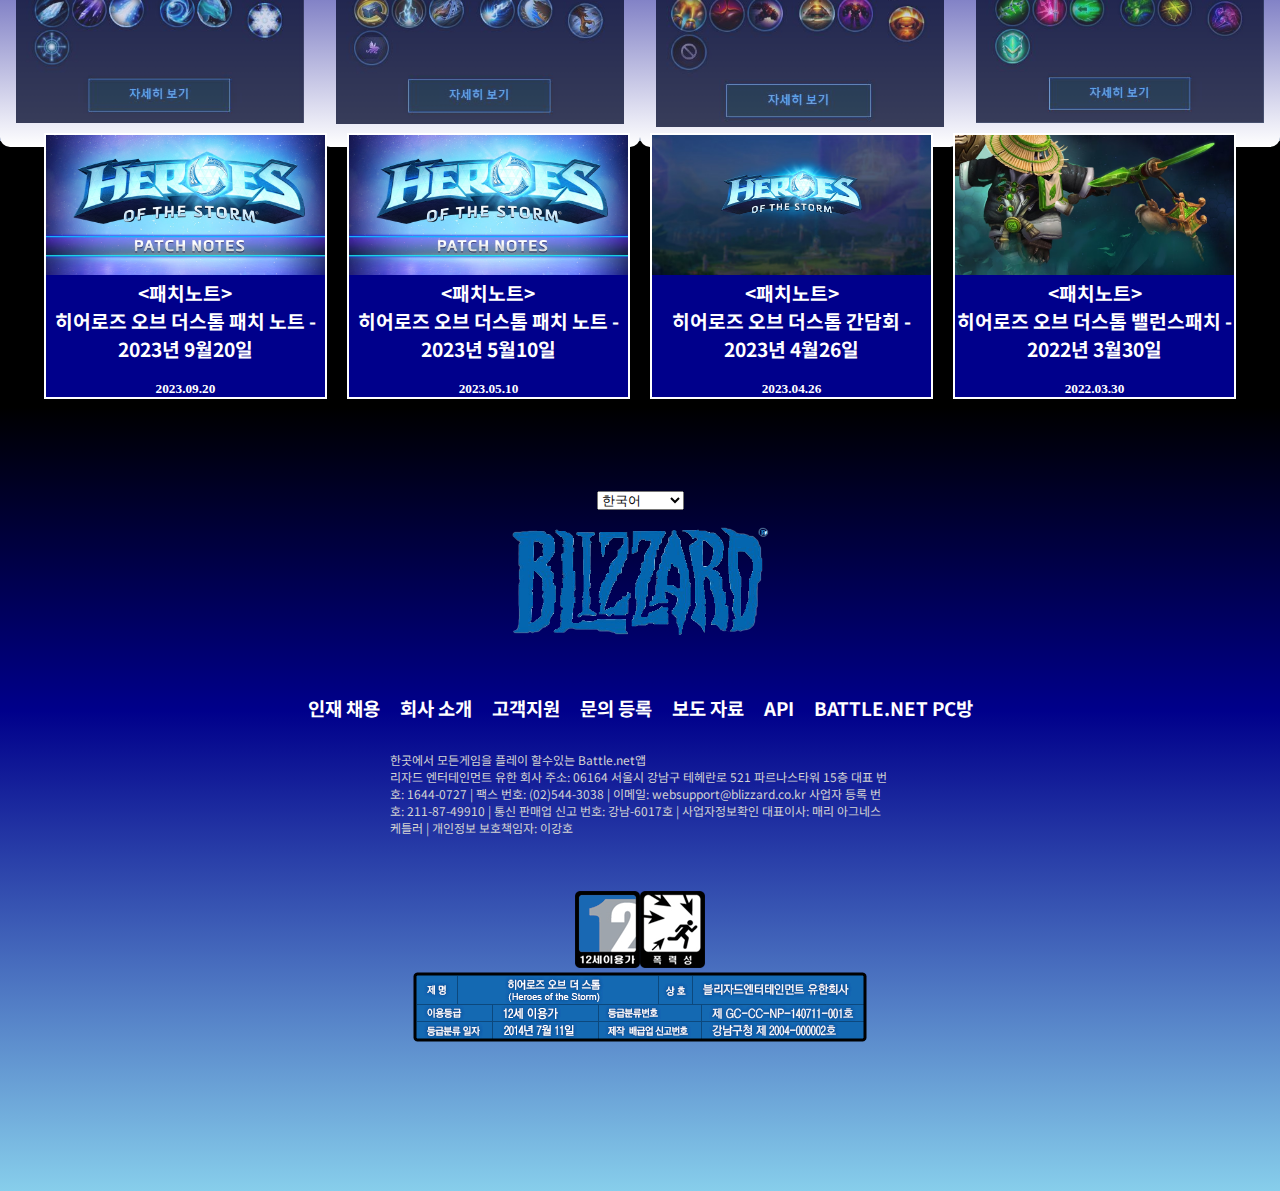
==== commit 463c6f5a: "2024.04.25" ====
--- a/index.html
+++ b/index.html
@@ -1,26 +1,35 @@
 <!DOCTYPE html>
 <html>
 
-    <head>
-        <meta charset="utf-8">
-        <meta name="viewport" content="width=device-width, initial-scale=1.0">
-        <title>Heroes of the strom</title>
-        <link href="css/common.css" rel="stylesheet">
-        <link href="css/main.css" rel="stylesheet">
-        <script src="https://ajax.aspnetcdn.com/ajax/jQuery/jquery-3.7.1.min.js"></script>
-        <script>
-      $(document).ready(function(){
-      $('.rotatelogo').click(function(){
-        $('#myNav').css('width','50%');
-      });
-
-      $('.closebtn').click(function(){
-        $('#myNav').css('width','0');
-      });
-    });
-        </script>
-
-    </head>
+<head>
+    <meta charset="utf-8">
+    <meta name="viewport" content="width=device-width, initial-scale=1.0">
+    <title>Heroes of the strom</title>
+    <link href="css/common.css" rel="stylesheet">
+    <link href="css/main.css" rel="stylesheet">
+    <script src="https://ajax.aspnetcdn.com/ajax/jQuery/jquery-3.7.1.min.js"></script>
+    <script>
+        $(document).ready(function () {
+            $('.rotatelogo').click(function () {
+                $('#myNav').css('width', '50%');
+            });
+
+            $('.closebtn').click(function () {
+                $('#myNav').css('width', '0');
+            });
+        });
+    </script>
+    <!-- Google tag (gtag.js) -->
+    <script async src="https://www.googletagmanager.com/gtag/js?id=G-YYZWYGNL50"></script>
+    <script>
+        window.dataLayer = window.dataLayer || [];
+        function gtag() { dataLayer.push(arguments); }
+        gtag('js', new Date());
+
+        gtag('config', 'G-YYZWYGNL50');
+    </script>
+
+</head>
 
     <body>
         <div id="wrap">
--- a/css/common.css
+++ b/css/common.css
@@ -127,12 +127,12 @@
           header img{height: 100%;}
 
         /* 푸터 */
-        footer{ width: 100%; height:650px; background-image: linear-gradient(to bottom, black 2%, darkblue 40%,skyblue); color: white; padding-top:  100px;}
+        footer{ width: 100%; height:700px; background-image: linear-gradient(to bottom, black 2%, darkblue 40%,skyblue); color: white; padding-top:  100px;}
         .logo img{width:300px; height: 150px;}
         .footerone{height:400px; display: flex; flex-direction: column; align-items: center; }
         .footerone ul{width:100%; display: flex; justify-content: center;}
         .ulbox{width: 100%;margin: 20px;}
         .footerone li{margin: 10px;}
         .footerone p{width: 500px; font-size: 12px; color: lightgrey;}
-        .footertwo{margin:0 auto; width: 300px; display: flex; flex-wrap: wrap; justify-content:center;}
+        .footertwo{margin:0 auto; width: 250px; display: flex; flex-wrap: wrap; justify-content:center;}
      }